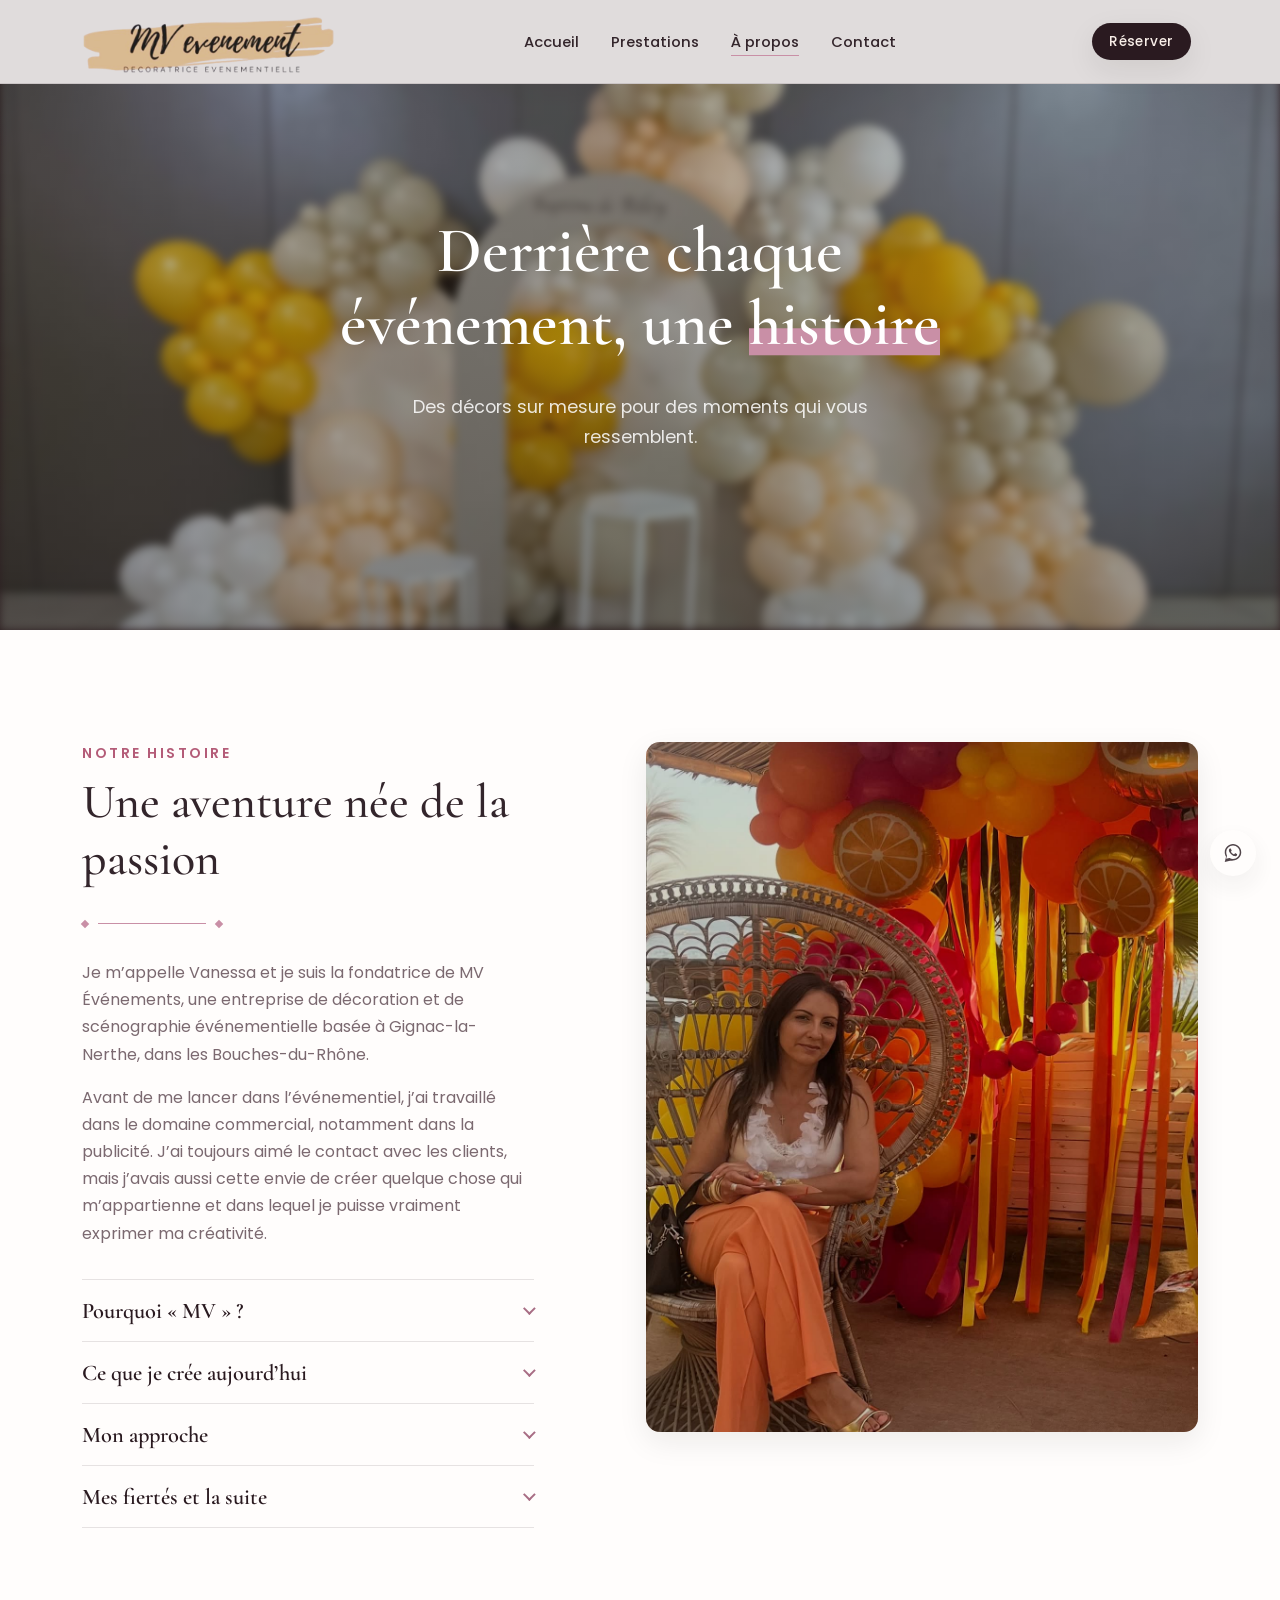
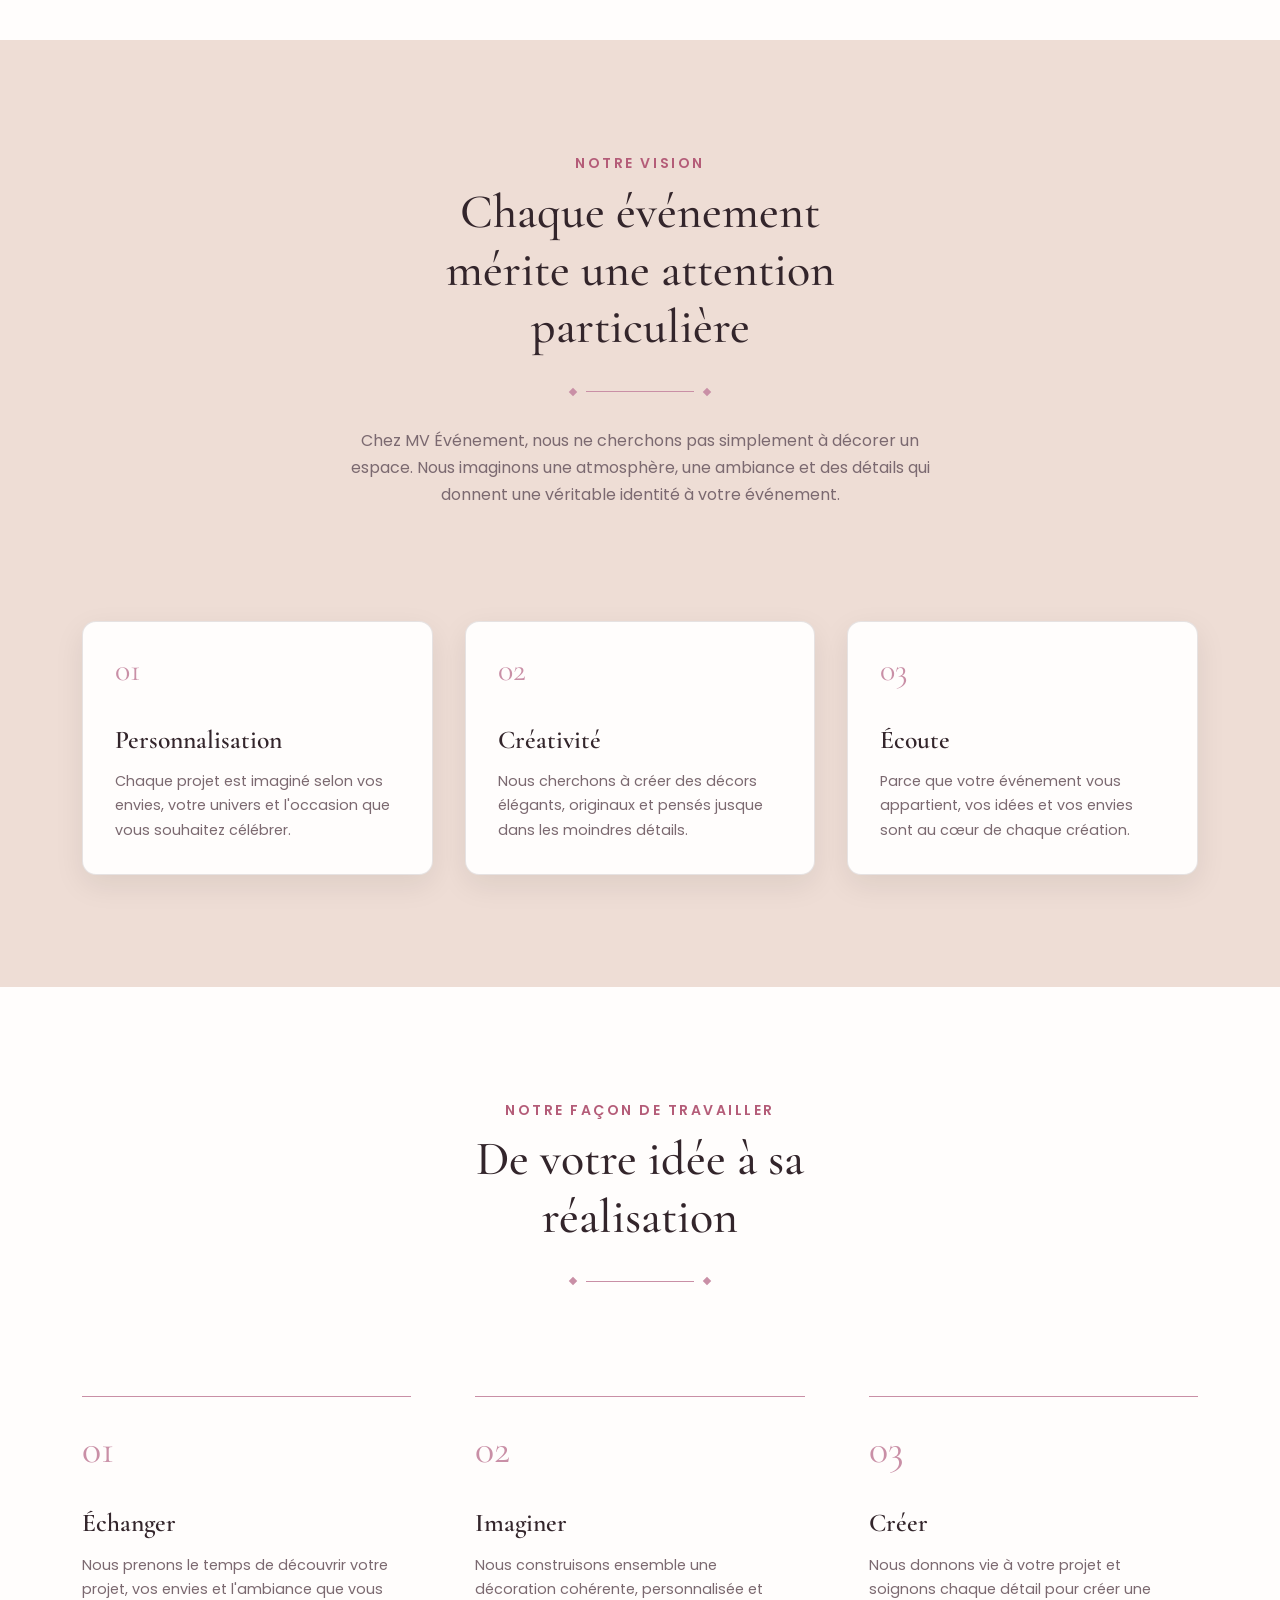
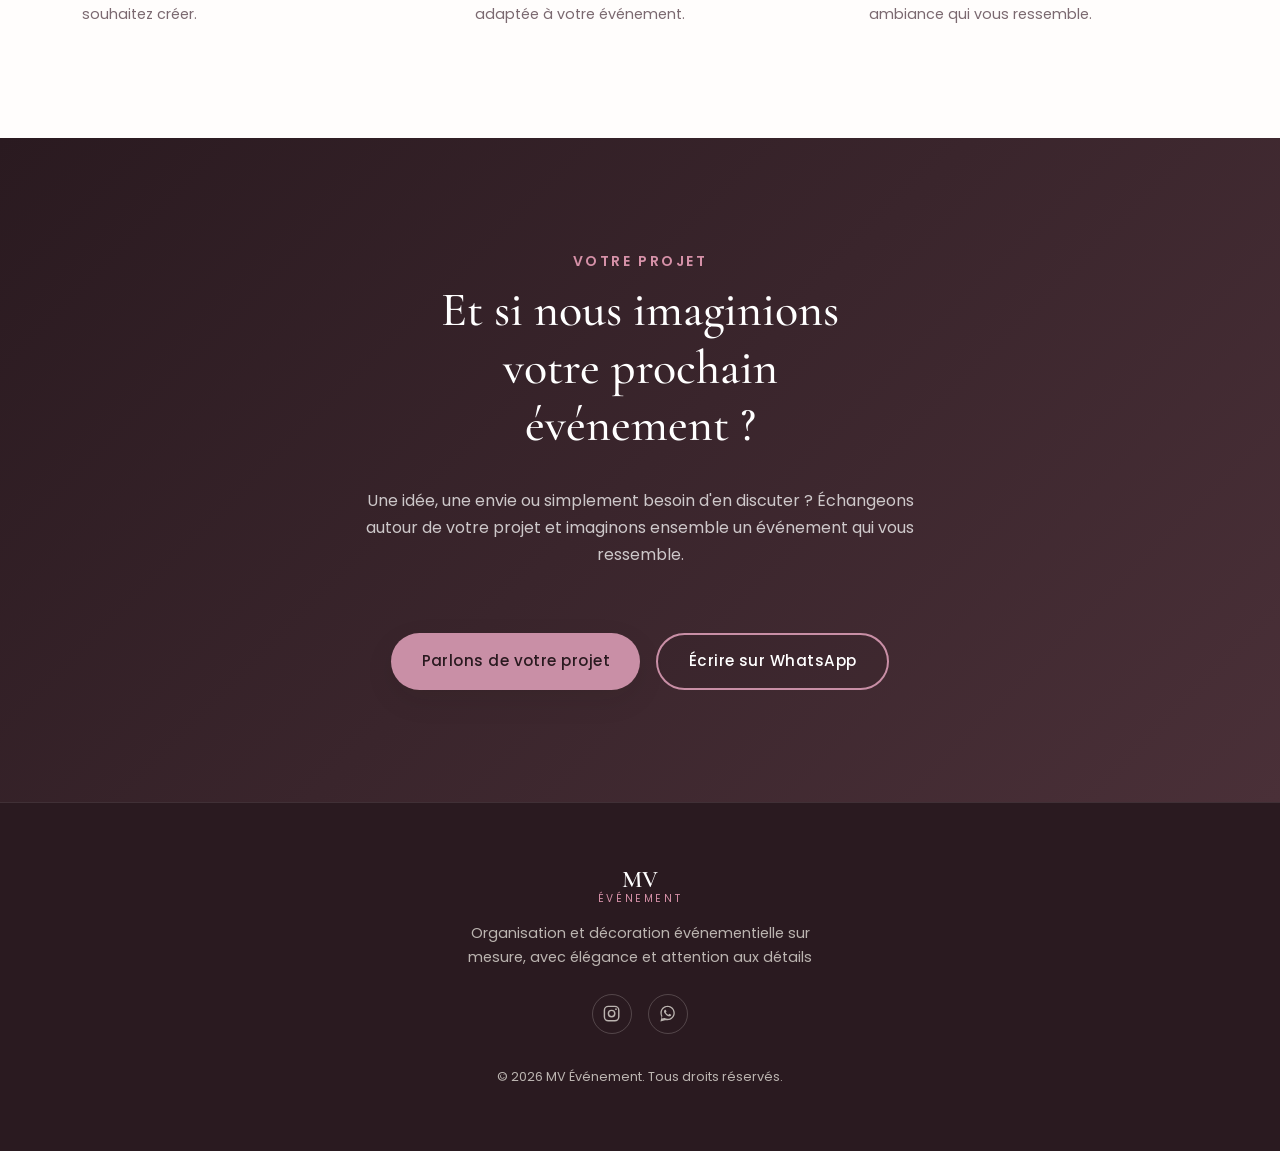
==== about.html @ 38b7d467 "template" ====
<!doctype html>
<html lang="fr">
  <head>
    <meta charset="UTF-8" />
    <meta name="viewport" content="width=device-width, initial-scale=1.0" />
    <title>À propos — MV Événement | Décoration événementielle à Gignac-la-Nerthe</title>
    <meta
      name="description"
      content="Découvrez l'histoire de MV Événement : une passion pour la décoration et les beaux moments. Vanessa imagine des décors sur mesure pour particuliers et professionnels."
    />
    <meta name="theme-color" content="#2a1a20" />

    <!-- Open Graph (ajoute og:image et og:url une fois le nom de domaine connu) -->
    <meta property="og:type" content="website" />
    <meta property="og:locale" content="fr_FR" />
    <meta property="og:site_name" content="MV Événement" />
    <meta property="og:title" content="À propos — MV Événement" />
    <meta
      property="og:description"
      content="Une aventure née de la passion de la décoration : découvrez l'histoire et la façon de travailler de MV Événement."
    />

    <link rel="preconnect" href="https://fonts.googleapis.com" />
    <link rel="preconnect" href="https://fonts.gstatic.com" crossorigin />
    <link
      href="https://fonts.googleapis.com/css2?family=Cormorant+Garamond:ital,wght@0,400;0,500;0,600;1,500&family=Poppins:wght@300;400;500;600&display=swap"
      rel="stylesheet"
    />

    <link rel="stylesheet" href="style.css" />
  </head>
  <body>
    <a href="#main-content" class="skip-link">Aller au contenu principal</a>

    <!-- ============ HEADER ============ -->
    <header class="site-header" id="site-header">
      <div class="header__inner">
        <a
          href="index.html"
          class="logo"
          aria-label="MV Événement, retour à l'accueil"
        >
          <img src="assets/images/logo.webp" alt="MV événements">
        </a>

        <nav class="main-nav" id="main-nav" aria-label="Navigation principale">
          <ul class="main-nav__list">
            <li><a href="index.html" class="main-nav__link">Accueil</a></li>
            <li>
              <a href="prestations.html" class="main-nav__link">Prestations</a>
            </li>
            <li>
              <a href="about.html" class="main-nav__link" aria-current="page">À propos</a>
            </li>
            <li>
              <a href="contact.html" class="main-nav__link">Contact</a>
            </li>
          </ul>
        </nav>

        <div class="header__actions">
          <a href="devis.html" class="btn btn--gold btn--small header__cta"
            >Réserver</a
          >

          <button
            type="button"
            class="burger"
            id="burger"
            aria-expanded="false"
            aria-controls="main-nav"
            aria-label="Ouvrir le menu"
          >
            <span class="burger__bar"></span>
            <span class="burger__bar"></span>
            <span class="burger__bar"></span>
          </button>
        </div>
      </div>
    </header>

    <main id="main-content">
      <!-- ============ HERO ============ -->
      <section class="hero hero--page">
        <img
          class="hero__image"
          src="assets/images/about-hero.webp"
          alt=""
          fetchpriority="high"
          decoding="async"
          onerror="this.style.display = 'none'"
        />
        <div class="hero__overlay" aria-hidden="true"></div>
        <div class="hero__content">
          <h1 class="hero__title">
            Derrière chaque événement, une <span class="highlight">histoire</span>
          </h1>
          <p class="hero__subtitle">
            Des décors sur mesure pour des moments qui vous ressemblent.
          </p>
        </div>
      </section>

      <!-- ============ NOTRE HISTOIRE ============ -->
      <section class="section about-story" id="notre-histoire" aria-labelledby="story-title">
        <div class="container about-story__inner">
          <div class="about-story__content">
            <p class="eyebrow">Notre histoire</p>

            <h2 class="section__title section__title--left" id="story-title">
              Une aventure née de la passion
            </h2>

            <div class="divider divider--left" aria-hidden="true">
              <span></span>
            </div>

            <p class="about-story__text">Je m’appelle Vanessa et je suis la fondatrice de MV Événements, une entreprise de décoration et de scénographie événementielle basée à Gignac-la-Nerthe, dans les Bouches-du-Rhône.</p>
            <p class="about-story__text">Avant de me lancer dans l’événementiel, j’ai travaillé dans le domaine commercial, notamment dans la publicité. J’ai toujours aimé le contact avec les clients, mais j’avais aussi cette envie de créer quelque chose qui m’appartienne et dans lequel je puisse vraiment exprimer ma créativité.</p>

            <!-- La suite de l'histoire : un bloc dépliable par thème (aucun JS nécessaire) -->
            <div class="about-more">
              <details class="about-more__item">
                <summary class="about-more__summary">Pourquoi «&nbsp;MV&nbsp;»&nbsp;?</summary>
                <div class="about-more__body">
                  <p class="about-story__text">C’est comme ça qu’est né MV Événements. D’ailleurs, le nom MV a une signification très personnelle : M pour Mia, ma fille, et V pour Vanessa. Mia fait vraiment partie de mon histoire et de ce qui me pousse à avancer dans mon aventure entrepreneuriale.</p>
                </div>
              </details>
              <details class="about-more__item">
                <summary class="about-more__summary">Ce que je crée aujourd’hui</summary>
                <div class="about-more__body">
                  <p class="about-story__text">Aujourd’hui, je réalise des décorations et scénographies pour différents types d’événements : mariages, anniversaires, baptêmes, baby showers, gender reveals, mais également des événements professionnels pour les entreprises, CSE, hôtels, restaurants, concessions automobiles, collectivités, etc. Je propose aussi de la location de matériel de décoration.</p>
                  <p class="about-story__text">Ce que j’aime particulièrement dans mon métier, c’est partir d’une idée, parfois simplement d’une photo d’inspiration ou de quelques mots du client, et réussir à transformer un lieu pour créer une véritable ambiance. J’aime énormément le moment où le client découvre la décoration terminée et voir sa réaction.</p>
                </div>
              </details>
              <details class="about-more__item">
                <summary class="about-more__summary">Mon approche</summary>
                <div class="about-more__body">
                  <p class="about-story__text">Dans ma façon de travailler, l’écoute est très importante. Je commence par échanger avec le client pour comprendre son événement, ses envies, son univers, ses couleurs, son budget et ce qu’il imagine. Ensuite, je réfléchis à une scénographie cohérente et personnalisée. Je ne veux pas simplement reproduire une décoration déjà vue : j’essaie de l’adapter à chaque personne et à chaque lieu.</p>
                  <p class="about-story__text">J’accorde beaucoup d’importance aux détails, à l’harmonie de l’ensemble et aux finitions. Mon objectif est que le client puisse profiter de son événement sans avoir à se préoccuper de toute la partie décoration et installation.</p>
                  <p class="about-story__text">Ce que j’aimerais que mes clients ressentent lorsqu’ils travaillent avec moi, c’est avant tout de la confiance. Je veux qu’ils se sentent écoutés et accompagnés, et qu’ils aient cette émotion lorsqu’ils découvrent le résultat final en se disant : « C’est exactement ce que j’imaginais. »</p>
                  <p class="about-story__text">Je pense que ce qui me caractérise aussi, c’est mon investissement personnel. Je ne considère pas un événement comme une simple prestation. Quand j’accepte un projet, je m’implique vraiment pour trouver des idées, résoudre les petits imprévus et obtenir le plus beau résultat possible.</p>
                </div>
              </details>
              <details class="about-more__item">
                <summary class="about-more__summary">Mes fiertés et la suite</summary>
                <div class="about-more__body">
                  <p class="about-story__text">Je suis particulièrement fière d’avoir réussi à développer MV Événements tout en étant maman entrepreneuse. Ma fille Mia a aujourd’hui une place importante dans cette aventure, jusque dans le nom de l’entreprise. J’aime l’idée qu’elle puisse me voir construire quelque chose par moi-même, travailler, créer et faire évoluer mon entreprise.</p>
                  <p class="about-story__text">Je suis également fière de voir mon activité évoluer. J’ai commencé principalement avec des événements privés et aujourd’hui je souhaite développer davantage la partie professionnelle, travailler avec des entreprises, des collectivités, des CSE, des hôtels, des restaurants et créer des scénographies pour leurs événements ou leurs espaces.</p>
                  <p class="about-story__text">Ce que je souhaite pour la suite de MV Événements, c’est continuer à grandir tout en gardant ce côté humain, créatif et personnalisé qui est important pour moi.</p>
                </div>
              </details>
            </div>
          </div>

          <figure class="about-story__media reveal">
            <img
              src="assets/images/approche.webp"
              alt="Décoration réalisée par MV Événement"
              loading="lazy"
              decoding="async"
              onerror="this.parentElement.classList.add('is-placeholder')"
            />
          </figure>
        </div>
      </section>

      <!-- ============ NOTRE VISION ============ -->
      <section class="section about-vision" aria-labelledby="vision-title">
        <div class="container">
          <div class="about-vision__header">
            <p class="eyebrow">Notre vision</p>

            <h2 class="section__title" id="vision-title">
              Chaque événement mérite une attention particulière
            </h2>

            <div class="divider" aria-hidden="true">
              <span></span>
            </div>

            <p class="about-vision__intro">
              Chez MV Événement, nous ne cherchons pas simplement à décorer un
              espace. Nous imaginons une atmosphère, une ambiance et des
              détails qui donnent une véritable identité à votre événement.
            </p>
          </div>

          <div class="about-values reveal">
            <article class="about-value">
              <span class="about-value__number" aria-hidden="true">01</span>
              <div>
                <h3>Personnalisation</h3>
                <p>
                  Chaque projet est imaginé selon vos envies, votre univers et
                  l'occasion que vous souhaitez célébrer.
                </p>
              </div>
            </article>

            <article class="about-value">
              <span class="about-value__number" aria-hidden="true">02</span>
              <div>
                <h3>Créativité</h3>
                <p>
                  Nous cherchons à créer des décors élégants, originaux et
                  pensés jusque dans les moindres détails.
                </p>
              </div>
            </article>

            <article class="about-value">
              <span class="about-value__number" aria-hidden="true">03</span>
              <div>
                <h3>Écoute</h3>
                <p>
                  Parce que votre événement vous appartient, vos idées et vos
                  envies sont au cœur de chaque création.
                </p>
              </div>
            </article>
          </div>
        </div>
      </section>

      <!-- ============ NOTRE FAÇON DE TRAVAILLER ============ -->
      <section class="section about-process" aria-labelledby="process-title">
        <div class="container">
          <div class="about-process__header">
            <p class="eyebrow">Notre façon de travailler</p>

            <h2 class="section__title" id="process-title">
              De votre idée à sa réalisation
            </h2>

            <div class="divider" aria-hidden="true">
              <span></span>
            </div>
          </div>

          <ol class="process reveal">
            <li class="process__item">
              <span class="process__number" aria-hidden="true">01</span>
              <div class="process__content">
                <h3>Échanger</h3>
                <p>
                  Nous prenons le temps de découvrir votre projet, vos envies
                  et l'ambiance que vous souhaitez créer.
                </p>
              </div>
            </li>

            <li class="process__item">
              <span class="process__number" aria-hidden="true">02</span>
              <div class="process__content">
                <h3>Imaginer</h3>
                <p>
                  Nous construisons ensemble une décoration cohérente,
                  personnalisée et adaptée à votre événement.
                </p>
              </div>
            </li>

            <li class="process__item">
              <span class="process__number" aria-hidden="true">03</span>
              <div class="process__content">
                <h3>Créer</h3>
                <p>
                  Nous donnons vie à votre projet et soignons chaque détail
                  pour créer une ambiance qui vous ressemble.
                </p>
              </div>
            </li>
          </ol>
        </div>
      </section>

      <!-- ============ CTA ============ -->
      <section class="section about-cta" aria-labelledby="cta-title">
        <div class="container about-cta__inner">
          <p class="eyebrow">Votre projet</p>

          <h2 class="section__title" id="cta-title">
            Et si nous imaginions votre prochain événement ?
          </h2>

          <p class="about-cta__text">
            Une idée, une envie ou simplement besoin d'en discuter ? Échangeons
            autour de votre projet et imaginons ensemble un événement qui vous
            ressemble.
          </p>

          <div class="about-cta__actions">
            <a href="index.html#contact" class="btn btn--gold">
              Parlons de votre projet
            </a>
            <a
              href="https://wa.me/33652282930"
              class="btn btn--outline"
              target="_blank"
              rel="noopener noreferrer"
            >
              Écrire sur WhatsApp
            </a>
          </div>
        </div>
      </section>
    </main>

    <!-- ============ FOOTER ============ -->
    <footer class="site-footer">
      <div class="container site-footer__inner">
        <div class="site-footer__brand">
          <span class="logo__main">MV</span>
          <span class="logo__sub">Événement</span>
        </div>
        <p class="site-footer__tagline">
          Organisation et décoration événementielle sur mesure, avec élégance et
          attention aux détails
        </p>
        <div class="site-footer__socials">
          <a
            href="https://www.instagram.com/mv_evenement/"
            target="_blank"
            rel="noopener noreferrer"
            aria-label="Instagram MV Événement"
          >
            <svg viewBox="0 0 24 24" aria-hidden="true">
              <rect x="3" y="3" width="18" height="18" rx="5" fill="none" stroke="currentColor" stroke-width="1.8" />
              <circle cx="12" cy="12" r="4" fill="none" stroke="currentColor" stroke-width="1.8" />
              <circle cx="17.5" cy="6.5" r="1.1" />
            </svg>
          </a>
          <!-- ⚠️ À VÉRIFIER : numéro WhatsApp à confirmer avec le client -->
          <a
            href="https://wa.me/33652282930"
            target="_blank"
            rel="noopener noreferrer"
            aria-label="WhatsApp MV Événement"
          >
            <svg viewBox="0 0 32 32" aria-hidden="true">
              <path
                d="M16.001 3C9.373 3 4 8.373 4 15c0 2.386.696 4.607 1.897 6.475L4 29l7.72-1.86A11.94 11.94 0 0 0 16 27c6.628 0 12-5.373 12-12S22.629 3 16.001 3zm0 21.8a9.76 9.76 0 0 1-4.98-1.363l-.357-.213-4.583 1.104 1.223-4.47-.232-.367A9.76 9.76 0 0 1 6.2 15c0-5.404 4.397-9.8 9.801-9.8 5.403 0 9.8 4.396 9.8 9.8 0 5.404-4.397 9.8-9.8 9.8zm5.377-7.34c-.294-.147-1.74-.859-2.01-.957-.27-.098-.466-.147-.663.147-.196.294-.76.957-.933 1.153-.172.196-.343.22-.637.073-.294-.147-1.24-.457-2.362-1.457-.873-.779-1.463-1.74-1.635-2.034-.172-.294-.018-.453.129-.6.132-.132.294-.343.441-.514.147-.172.196-.294.294-.49.098-.196.049-.367-.024-.514-.073-.147-.663-1.597-.909-2.187-.239-.574-.482-.497-.663-.506l-.564-.01c-.196 0-.514.073-.784.367-.27.294-1.03 1.006-1.03 2.455 0 1.448 1.055 2.848 1.202 3.044.147.196 2.076 3.17 5.032 4.444.703.303 1.251.484 1.679.62.705.224 1.347.192 1.854.117.566-.084 1.74-.712 1.985-1.4.245-.69.245-1.28.172-1.4-.073-.122-.269-.196-.563-.343z"
              />
            </svg>
          </a>
        </div>
        <p class="site-footer__copy">
          © <span id="current-year">2026</span> MV Événement. Tous droits
          réservés.
        </p>
      </div>
    </footer>

    <!-- ============ BOUTON WHATSAPP FLOTTANT ============ -->
    <a
      href="https://wa.me/33652282930"
      target="_blank"
      rel="noopener noreferrer"
      class="whatsapp-float"
      aria-label="Contacter MV Événement sur WhatsApp"
    >
      <svg viewBox="0 0 32 32" aria-hidden="true">
        <path
          d="M16.001 3C9.373 3 4 8.373 4 15c0 2.386.696 4.607 1.897 6.475L4 29l7.72-1.86A11.94 11.94 0 0 0 16 27c6.628 0 12-5.373 12-12S22.629 3 16.001 3zm0 21.8a9.76 9.76 0 0 1-4.98-1.363l-.357-.213-4.583 1.104 1.223-4.47-.232-.367A9.76 9.76 0 0 1 6.2 15c0-5.404 4.397-9.8 9.801-9.8 5.403 0 9.8 4.396 9.8 9.8 0 5.404-4.397 9.8-9.8 9.8zm5.377-7.34c-.294-.147-1.74-.859-2.01-.957-.27-.098-.466-.147-.663.147-.196.294-.76.957-.933 1.153-.172.196-.343.22-.637.073-.294-.147-1.24-.457-2.362-1.457-.873-.779-1.463-1.74-1.635-2.034-.172-.294-.018-.453.129-.6.132-.132.294-.343.441-.514.147-.172.196-.294.294-.49.098-.196.049-.367-.024-.514-.073-.147-.663-1.597-.909-2.187-.239-.574-.482-.497-.663-.506l-.564-.01c-.196 0-.514.073-.784.367-.27.294-1.03 1.006-1.03 2.455 0 1.448 1.055 2.848 1.202 3.044.147.196 2.076 3.17 5.032 4.444.703.303 1.251.484 1.679.62.705.224 1.347.192 1.854.117.566-.084 1.74-.712 1.985-1.4.245-.69.245-1.28.172-1.4-.073-.122-.269-.196-.563-.343z"
        />
      </svg>
    </a>

    <script src="script.js"></script>
  </body>
</html>
---- style.css ----
/* ==========================================================================
   AIGLE BLANC DÉCORATION
   Feuille de style principale
   Toutes les couleurs, polices et espacements passent par les variables
   ci-dessous : modifie uniquement ces valeurs pour changer le style global.
   ========================================================================== */

:root {
  /* Couleurs — thème clair, accent doré */
  --color-ink: #2a1a20;
  --color-ink-light: #4a3038;
  --color-cream: #f8eee8;
  --color-cream-dark: #eeddd5;
  --color-surface: #fffdfc;
  --color-text: #33252b;
  --color-text-muted: #7b6970;
  --color-gold: #c98fa6;
  --color-gold-dark: #a86d84;
  --color-gold-light: #d691a8;
  --color-burgundy: #b45c78;
  --color-white: #ffffff;
  --color-border: rgba(51, 37, 43, 0.12);

  /* Typographie */
  --font-display: "Cormorant Garamond", Georgia, serif;
  --font-body: "Poppins", "Segoe UI", sans-serif;

  --fs-h1: clamp(2.4rem, 5vw + 1rem, 4.6rem);
  --fs-h2: clamp(1.9rem, 3vw + 1rem, 3rem);
  --fs-h3: clamp(1.3rem, 1.5vw + 1rem, 1.6rem);
  --fs-body: 1rem;
  --fs-small: 0.875rem;

  /* Espacements */
  --space-xs: 0.5rem;
  --space-sm: 1rem;
  --space-md: 2rem;
  --space-lg: 4rem;
  --space-xl: 7rem;

  --container-width: 1180px;
  --radius-sm: 6px;
  --radius-md: 14px;
  --radius-full: 999px;

  --transition-fast: 0.2s ease;
  --transition-mid: 0.4s ease;
  --shadow-soft: 0 10px 30px rgba(28, 23, 18, 0.08);
  --shadow-strong: 0 20px 50px rgba(28, 23, 18, 0.18);

  --header-height: 84px;
}

/* ==========================================================================
   RESET & BASE
   ========================================================================== */

*,
*::before,
*::after {
  box-sizing: border-box;
  margin: 0;
  padding: 0;
}

html {
  scroll-behavior: smooth;
  scroll-padding-top: var(--header-height);
}

@media (prefers-reduced-motion: reduce) {
  html {
    scroll-behavior: auto;
  }
  *,
  *::before,
  *::after {
    animation-duration: 0.01ms !important;
    animation-iteration-count: 1 !important;
    transition-duration: 0.01ms !important;
    scroll-behavior: auto !important;
  }
}

body {
  font-family: var(--font-body);
  font-size: var(--fs-body);
  line-height: 1.7;
  color: var(--color-text);
  background: var(--color-cream);
  overflow-x: hidden;
}

img {
  max-width: 100%;
  display: block;
}

a {
  color: inherit;
  text-decoration: none;
}

ul {
  list-style: none;
}

button {
  font-family: inherit;
  cursor: pointer;
  border: none;
  background: none;
  color: inherit;
}

svg {
  width: 1.2em;
  height: 1.2em;
  fill: currentColor;
}

/* Focus visible clair et cohérent partout */
a:focus-visible,
button:focus-visible,
input:focus-visible {
  outline: 2px solid var(--color-gold-dark);
  outline-offset: 3px;
  border-radius: var(--radius-sm);
}

.container {
  width: 100%;
  max-width: var(--container-width);
  margin-inline: auto;
  padding-inline: var(--space-md);
}

/* Lien d'évitement accessibilité */
.skip-link {
  position: absolute;
  top: -100px;
  inset-inline-start: var(--space-sm);
  background: var(--color-ink);
  color: var(--color-white);
  padding: 0.75rem 1.25rem;
  border-radius: var(--radius-sm);
  z-index: 1000;
  transition: top var(--transition-fast);
}

.skip-link:focus {
  top: var(--space-sm);
}

/* ==========================================================================
   TYPOGRAPHIE PARTAGÉE
   ========================================================================== */

   .highlight {
    color: var(--color-ink-light);
    position: relative;
    z-index: 0;
   }

   .highlight::after {
    content: "";
    width: 100%;
    height: 30%;
    bottom: 0;
    left: 0;
    translate: 0 -25%;
    position: absolute;
    background: var(--color-gold);
    z-index: -1;
    transform: scaleX(0);
    transform-origin: left;
    animation: highlight-show forwards 1s ease-out .8s;
   }

   @keyframes highlight-show {
    from {
      transform: scaleX(0%);
    }
    to {
      transform: scaleX(100%);
    }
   }

.eyebrow {
  font-family: var(--font-body);
  font-size: var(--fs-small);
  letter-spacing: 0.18em;
  text-transform: uppercase;
  color: var(--color-gold-light);
  font-weight: 600;
  margin-bottom: var(--space-xs);
}

.eyebrow--on-dark {
  color: var(--color-gold-light);
}

.section__title {
  font-family: var(--font-display);
  font-weight: 500;
  font-size: var(--fs-h2);
  line-height: 1.2;
  max-width: 20ch;
  margin-inline: auto;
  text-align: center;
}

.section__title--left {
  margin-inline: 0;
  text-align: start;
}

.section__title--on-dark {
  color: var(--color-white);
}

.divider {
  display: flex;
  justify-content: center;
  align-items: center;
  margin: var(--space-md) auto;
  width: 140px;
}

.divider span {
  flex: 1;
  height: 1px;
  background: var(--color-gold);
  position: relative;
}

.divider::before,
.divider::after {
  content: "";
  width: 6px;
  height: 6px;
  background: var(--color-gold);
  transform: rotate(45deg);
}

.divider::before {
  margin-inline-end: 10px;
}
.divider::after {
  margin-inline-start: 10px;
}

/* ==========================================================================
   BOUTONS
   ========================================================================== */

.btn {
  display: inline-flex;
  align-items: center;
  gap: 0.6em;
  font-family: var(--font-body);
  font-weight: 500;
  font-size: 0.95rem;
  letter-spacing: 0.03em;
  padding: 0.9em 2em;
  margin: 0 0.5em;
  border-radius: var(--radius-full);
  transition:
    background var(--transition-fast),
    color var(--transition-fast),
    transform var(--transition-fast),
    border-color var(--transition-fast);
}

.btn:hover {
  transform: translateY(-2px);
}

.btn--gold {
  background: var(--color-ink);
  color: var(--color-cream);
  box-shadow: var(--shadow-soft);
}

.btn--gold:hover {
  background: var(--color-gold-dark);
}

.btn--outline {
  border: 2px solid var(--color-gold);
  color: var(--color-cream);
  background: hsla(0, 0%, 0%, 0.05);
}

.btn--outline:hover {
  background: var(--color-gold);
  color: var(--color-ink);
}

.btn--small {
  padding: 0.5em 1.3em;
  font-size: 0.85rem;
}

/* ==========================================================================
   HEADER
   ========================================================================== */

.site-header {
  position: fixed;
  inset-inline: 0;
  top: 0;
  height: var(--header-height);
  z-index: 500;
  background: rgb(224, 220, 220);
  backdrop-filter: blur(10px);
  border-bottom: 1px solid var(--color-border);
}

.header__inner {
  max-width: var(--container-width);
  margin-inline: auto;
  height: 100%;
  padding-inline: var(--space-md);
  display: flex;
  align-items: center;
  justify-content: space-between;
  gap: var(--space-md);
}

.logo {
  display: flex;
  flex-direction: column;
  line-height: 1.1;
}

.logo img {
  height: calc(var(--header-height) - 20px);
  filter: saturate(140%) brightness(85%);
}

.logo:not(:has(img)) {
  color: var(--color-ink-light);
  font-weight: 800;
  position: relative;
}

.logo:not(:has(img))::after {
  content: "";
  width: 85%;
  bottom: -6px;
  height: 3px;
  right: 0;
  position: absolute;
  background: var(--color-gold);
  transition: width var(--transition-fast);
}

.logo:not(:has(img)):hover::after {
  width: 110%;
}

.logo__main {
  font-family: var(--font-display);
  font-size: 1.5rem;
  font-weight: 600;
  color: var(--color-text);
}

.logo__sub {
  font-size: 0.65rem;
  letter-spacing: 0.25em;
  text-transform: uppercase;
  color: var(--color-gold-dark);
}

.main-nav__list {
  display: flex;
  gap: var(--space-md);
}

  .main-nav__cta-item {
    display: none;
  }

.main-nav__link {
  font-size: 0.92rem;
  font-weight: 500;
  position: relative;
  padding-block: 0.3em;
}

.main-nav__link::after {
  content: "";
  position: absolute;
  inset-inline: 0;
  bottom: 0;
  height: 1.5px;
  background: var(--color-gold);
  transform: scaleX(0);
  transition: transform var(--transition-fast);
}

.main-nav__link:hover::after,
.main-nav__link:focus-visible::after {
  transform: scaleX(1);
}

.header__actions {
  display: flex;
  align-items: center;
  gap: var(--space-sm);
}

.header__cta {
  white-space: nowrap;
}

.burger {
  display: none;
  flex-direction: column;
  gap: 5px;
  width: 26px;
  padding: 4px;
}

.burger__bar {
  height: 2px;
  width: 100%;
  background: var(--color-text);
  transition:
    transform var(--transition-fast),
    opacity var(--transition-fast);
}

.burger[aria-expanded="true"] .burger__bar:nth-child(1) {
  transform: translateY(7px) rotate(45deg);
}
.burger[aria-expanded="true"] .burger__bar:nth-child(2) {
  opacity: 0;
}
.burger[aria-expanded="true"] .burger__bar:nth-child(3) {
  transform: translateY(-7px) rotate(-45deg);
}

/* ==========================================================================
   HERO
   ========================================================================== */

.hero {
  position: relative;
  min-height: 100vh;
  display: flex;
  align-items: center;
  justify-content: center;
  padding-top: var(--header-height);
  background: linear-gradient(
    160deg,
    var(--color-ink) 0%,
    var(--color-ink-light) 100%
  );
  overflow: hidden;
}

.hero__image {
  position: absolute;
  inset: 0;
  width: 100%;
  height: 100%;
  object-fit: cover;
  object-position: center 25%;
  filter: blur(4px);
}

.hero__overlay {
  position: absolute;
  inset: 0;
  background: linear-gradient(
    180deg,
    rgba(28, 23, 18, 0.25) 0%,
    rgba(28, 23, 18, 0.45) 100%
  );
}

.hero__content {
  position: relative;
  z-index: 2;
  text-align: center;
  max-width: 780px;
  padding-inline: var(--space-md);
  color: var(--color-white);
}

.hero__title {
  font-family: "Playfair Display", sans-serif;
  font-size: clamp(2.2rem, 5.5vw, 4rem);
  font-weight: 700;
  line-height: 1.15;
  margin-block: var(--space-sm) var(--space-md);
  text-wrap: balance;
}

/* Mot animé façon "machine à écrire" dans le hero */
.hero__typewriter {
  display: inline-block;
  min-width: 0.5ch;
  color: var(--color-gold-light);
  font-style: normal;
  border-inline-end: 3px solid var(--color-gold-light);
  padding-inline-end: 4px;
  animation: hero-caret-blink 0.9s step-end infinite;
}

@keyframes hero-caret-blink {
  50% {
    border-color: transparent;
  }
}

.hero__btn {
  margin-top: var(--space-sm);
}

/* ==========================================================================
   SECTIONS GÉNÉRIQUES
   ========================================================================== */

.section {
  padding-block: var(--space-xl);
}

.collections {
  background: var(--color-cream);
  overflow: hidden;
}

/* ==========================================================================
   COLLECTIONS — CARROUSEL
   ========================================================================== */

.carousel {
  position: relative;
  margin-top: var(--space-lg);
}

/* Flèches de navigation — masquées sur mobile (on garde le swipe tactile) */
.carousel__arrow {
  display: none;
  position: absolute;
  top: 50%;
  transform: translateY(-50%);
  z-index: 10;
  width: 48px;
  height: 48px;
  border-radius: var(--radius-full);
  border: 1.5px solid var(--color-border);
  background: rgba(23, 19, 15, 0.9);
  backdrop-filter: blur(8px);
  -webkit-backdrop-filter: blur(8px);
  cursor: pointer;
  align-items: center;
  justify-content: center;
  box-shadow: var(--shadow-soft);
  transition:
    background var(--transition-mid),
    border-color var(--transition-mid),
    box-shadow var(--transition-mid),
    transform var(--transition-mid);
}

.carousel__arrow svg {
  width: 20px;
  height: 20px;
  stroke: var(--color-gold-light);
  transition: stroke var(--transition-mid);
  fill: transparent;
}

.carousel__arrow:hover {
  background: var(--color-gold);
  border-color: var(--color-gold);
  box-shadow: var(--shadow-strong);
  transform: translateY(-50%) scale(1.08);
}

.carousel__arrow:hover svg {
  stroke: var(--color-ink);
}

.carousel__arrow:active {
  transform: translateY(-50%) scale(0.96);
}

.carousel__arrow--left {
  left: 4px;
}
.carousel__arrow--right {
  right: 4px;
}

.carousel__arrow.disabled {
  opacity: 0.3;
  pointer-events: none;
}

@media (min-width: 900px) {
  .carousel__arrow {
    display: flex;
  }
}

.carousel__track {
  display: flex;
  gap: var(--space-md);
  overflow-x: auto;
  scroll-snap-type: x mandatory;
  -webkit-overflow-scrolling: touch;
  padding: var(--space-sm) var(--space-xs) 0;
  margin-bottom: var(--space-md);
  scrollbar-width: none;
}

.carousel__track::-webkit-scrollbar {
  display: none;
}

/* Carte individuelle */
.card {
  flex: 0 0 280px;
  scroll-snap-align: start;
  background: var(--color-surface);
  border: 1px solid var(--color-border);
  border-radius: var(--radius-md);
  overflow: hidden;
  transition:
    transform var(--transition-mid),
    box-shadow var(--transition-mid);
  display: flex;
  flex-direction: column;
}

.card:hover {
  transform: translateY(-6px);
  box-shadow: var(--shadow-strong);
}

.card__image {
  width: 100%;
  height: 200px;
  overflow: hidden;
  position: relative;
  background: linear-gradient(
    135deg,
    var(--color-gold-light),
    var(--color-cream-dark)
  );
}

.card__image img {
  width: 100%;
  height: 100%;
  object-fit: cover;
  transition: transform 0.6s ease;
}

.card:hover .card__image img {
  transform: scale(1.06);
}

.card__image.is-placeholder::after {
  content: "✦";
  position: absolute;
  inset: 0;
  display: flex;
  align-items: center;
  justify-content: center;
  font-size: 2rem;
  color: var(--color-gold-light);
}

.card__body {
  padding: var(--space-md);
  display: flex;
  flex-direction: column;
  flex: 1;
}

.card__title {
  font-family: var(--font-display);
  font-size: 1.2rem;
  color: var(--color-gold-light);
  font-weight: 900;
  margin-bottom: 0.5rem;
}

.card__text {
  font-size: 0.88rem;
  color: var(--color-text-muted);
  line-height: 1.6;
  margin-bottom: var(--space-md);
  flex: 1;
}

.card__link {
  display: inline-flex;
  align-items: center;
  gap: 0.4rem;
  font-size: 0.85rem;
  font-weight: 600;
  color: var(--color-gold);
  width: fit-content;
  transition:
    gap var(--transition-mid),
    color var(--transition-mid);
}

.card__link:hover {
  gap: 0.7rem;
  color: var(--color-gold-light);
}

.card__link svg {
  width: 16px;
  height: 16px;
  transition: transform var(--transition-mid);
}

.card__link:hover svg {
  transform: translateX(3px);
}

/* ==========================================================================
   INSTAGRAM / VIDÉOS
   ========================================================================== */

.instagram {
  background: var(--color-cream-dark);
}

.instagram__grid {
  display: grid;
  grid-template-columns: repeat(4, 1fr);
  gap: var(--space-sm);
  margin-top: var(--space-lg);
}

.ig-card {
  display: flex;
  flex-direction: column;
  gap: 0.6em;
}

.ig-card__media {
  position: relative;
  aspect-ratio: 9 / 16;
  border-radius: var(--radius-md);
  overflow: hidden;
  background: linear-gradient(145deg, var(--color-ink), var(--color-ink-light));
  box-shadow: var(--shadow-soft);
}

.ig-card__video {
  width: 100%;
  height: 100%;
  object-fit: cover;
}

.ig-card__play {
  position: absolute;
  inset: 0;
  margin: auto;
  width: 56px;
  height: 56px;
  border-radius: 50%;
  background: rgba(250, 246, 238, 0.9);
  color: var(--color-ink);
  display: flex;
  align-items: center;
  justify-content: center;
  transition:
    transform var(--transition-fast),
    background var(--transition-fast);
}

.ig-card__play svg {
  width: 22px;
  height: 22px;
  margin-inline-start: 3px;
}

.ig-card__play:hover {
  transform: scale(1.08);
  background: var(--color-gold);
}

.ig-card__media.is-playing .ig-card__play {
  opacity: 0;
  pointer-events: none;
}

.ig-card__reel-link {
  display: inline-flex;
  align-items: center;
  justify-content: center;
  gap: 0.3em;
  font-size: 0.8rem;
  font-weight: 500;
  color: var(--color-gold-light);
  transition:
    color var(--transition-fast),
    gap var(--transition-fast);
}

.ig-card__reel-link:hover {
  gap: 0.5em;
  color: var(--color-gold);
}

.ig-card__reel-link svg {
  width: 14px;
  height: 14px;
}

.instagram__btn {
  display: flex;
  width: fit-content;
  margin: var(--space-lg) auto 0;
}

/* ==========================================================================
   NOTRE APPROCHE
   ========================================================================== */

.approach__inner {
  display: grid;
  grid-template-columns: 1fr 1fr;
  gap: var(--space-xl);
  align-items: center;
}

.approach__media {
  aspect-ratio: 4 / 5;
  border-radius: var(--radius-md);
  overflow: hidden;
  background: linear-gradient(
    135deg,
    var(--color-gold-light),
    var(--color-cream-dark)
  );
  box-shadow: var(--shadow-soft);
  position: relative;
}

.approach__media img {
  width: 100%;
  height: 100%;
  object-fit: cover;
}

.approach__media.is-placeholder::after {
  content: "✦";
  position: absolute;
  inset: 0;
  display: flex;
  align-items: center;
  justify-content: center;
  font-size: 3rem;
  color: var(--color-gold-light);
}

.approach__text {
  margin-block: var(--space-sm) var(--space-md);
  color: var(--color-text-muted);
  max-width: 55ch;
}

.approach__signature {
  font-family: var(--font-display);
  font-style: italic;
  font-size: 1.2rem;
  color: var(--color-gold-light);
}

/* ==========================================================================
   AVIS CLIENTS — style Trustindex
   ========================================================================== */

.reviews {
  background: var(--color-cream-dark);
}

.reviews__summary {
  display: flex;
  align-items: center;
  justify-content: center;
  gap: var(--space-sm);
  margin-top: var(--space-lg);
}

.reviews__score {
  font-family: var(--font-display);
  font-size: 3rem;
  font-weight: 700;
  line-height: 1;
  color: var(--color-gold-light);
}

.reviews__summary-details {
  text-align: start;
}

.reviews__summary-stars {
  color: var(--color-gold);
  letter-spacing: 0.15em;
  font-size: 1.1rem;
}

.reviews__summary-text {
  font-size: 0.85rem;
  color: var(--color-text-muted);
  margin-top: 0.2em;
}

.reviews__grid {
  display: flex;
  overflow-x: auto;
  scroll-snap-type: x mandatory;
  scrollbar-width: none;
  -ms-overflow-style: none;
  gap: var(--space-md);
  margin-top: var(--space-lg);
  padding-bottom: var(--space-md);
}

.reviews__grid::-webkit-scrollbar {
  display: none;
}

.review-card {
  flex: 0 1 85%;
  max-width: 600px;
  min-width: 280px;
  background: var(--color-surface);
  border: 1px solid var(--color-border);
  border-radius: var(--radius-md);
  padding: var(--space-md);
  box-shadow: var(--shadow-soft);
}

.review-card__top {
  display: flex;
  flex-direction: row;
  align-items: start;
  justify-content: space-between;
}

.review-card__header {
  display: flex;
  align-items: start;
  justify-content: left;
  gap: var(--space-xs);
  margin-bottom: var(--space-sm);
  flex-direction: column;
}

.review-card__avatar {
  flex-shrink: 0;
  width: 48px;
  height: 48px;
  border-radius: 50%;
  display: flex;
  align-items: center;
  justify-content: center;
  background: linear-gradient(
    135deg,
    var(--color-gold),
    var(--color-gold-dark)
  );
  color: var(--color-ink);
  font-family: var(--font-display);
  font-weight: 700;
  font-size: 1.1rem;
}

.review-card__identity {
  display: flex;
  flex-direction: row;
  gap: var(--space-sm);
}

.review-card__author {
  font-size: 1.05rem;
  font-weight: 600;
  color: var(--color-gold-light);
  margin-bottom: 0.15em;
}

.review-card__stars {
  color: var(--color-gold);
  letter-spacing: 0.15em;
  font-size: 1.4rem;
}

.review-card__text {
  font-family: var(--font-display);
  font-size: 1.3rem;
  font-style: italic;
  line-height: 1.5;
  text-align: auto;
}

.review-card__date {
  text-align: left;
  font-size: 0.85rem;
  color: var(--color-text-muted);
}

.reviews__google-icon svg {
  width: 1.8rem;
  height: 1.8rem;
}

.reviews__arrow {
  width: 42px;
  height: 42px;
  border-radius: 50%;
  border: 1px solid var(--color-border);
  display: flex;
  align-items: center;
  justify-content: center;
  transition: background var(--transition-fast);
}

.reviews__arrow:hover {
  background: var(--color-gold-light);
}

.reviews__dots {
  display: flex;
  gap: 0.5em;
}

.reviews__dot {
  width: 8px;
  height: 8px;
  border-radius: 50%;
  background: var(--color-border);
  transition:
    background var(--transition-fast),
    transform var(--transition-fast);
}

.reviews__dot.is-active {
  background: var(--color-gold);
  transform: scale(1.3);
}

/* ========================================================================== TRUST SECTION ========================================================================== */
.section.trust {
  display: flex;
  flex-direction: column;
  align-items: center;
  overflow: hidden;
} /* ---------- Carousel ---------- */
.logos {
  position: relative;
  width: 100%;
  overflow-x: auto;
  overflow-y: hidden;
  margin-top: var(--space-lg); /* Permet le scroll tactile sur mobile */
  touch-action: pan-x; /* Cache la scrollbar */
  scrollbar-width: none; /* Fondu sur les côtés */
  mask-image: linear-gradient(
    to right,
    transparent 0%,
    black 8%,
    black 92%,
    transparent 100%
  );
  -webkit-mask-image: linear-gradient(
    to right,
    transparent 0%,
    black 8%,
    black 92%,
    transparent 100%
  );
}
.logos::-webkit-scrollbar {
  display: none;
} /* ---------- Track ---------- */
.logos__track {
  display: flex;
  width: max-content;
  animation: logo-scroll 36s linear infinite;
  will-change: transform;
} /* Pause quand on passe dessus */
.logos:hover .logos__track {
  animation-play-state: paused;
} /* ---------- Groups ---------- */
.logos__group {
  display: flex;
  align-items: center;
  gap: clamp(3rem, 6vw, 7rem);
  padding-right: clamp(3rem, 6vw, 7rem);
  flex-shrink: 0;
} /* ---------- Logos ---------- */
.trust__image {
  width: 130px;
  height: 80px;
  object-fit: contain;
  filter: grayscale(100%);
  opacity: 0.55;
  transition:
    filter var(--transition-fast),
    opacity var(--transition-fast),
    transform var(--transition-fast);
  flex-shrink: 0;
}
.trust__image:hover {
  filter: grayscale(0%);
  opacity: 1;
  transform: scale(1.08);
} /* ---------- Animation ---------- */
@keyframes logo-scroll {
  from {
    transform: translateX(0);
  }
  to {
    transform: translateX(-50%);
  }
} /* ---------- Mobile ---------- */
@media (max-width: 768px) {
  .logos {
    /* * Sur mobile, on laisse l'utilisateur contrôler * le défilement avec son doigt. */
    overflow-x: auto; /* * On désactive l'animation automatique. * Le carousel devient un vrai scroll tactile. */
    mask-image: linear-gradient(
      to right,
      transparent 0%,
      black 5%,
      black 95%,
      transparent 100%
    );
    -webkit-mask-image: linear-gradient(
      to right,
      transparent 0%,
      black 5%,
      black 95%,
      transparent 100%
    );
  }
  .logos__track {
    animation: none;
  }
  .logos__group {
    gap: 3rem;
    padding-right: 3rem;
  }
  .trust__image {
    width: 105px;
    height: 65px;
  }
} /* ---------- Reduced motion ---------- */
@media (prefers-reduced-motion: reduce) {
  .logos__track {
    animation: none;
  }
}

/* ==========================================================================
   GALERIE
   ========================================================================== */

.gallery__slider {
  position: relative;
  margin-top: var(--space-lg);
  overflow: hidden;
  border-radius: var(--radius-md);
}

.gallery__track {
  display: flex;
  transition: transform var(--transition-mid);
}

.gallery__slide {
  flex: 0 0 100%;
  aspect-ratio: 16 / 9;
  background: transparent;
  position: relative;
}

.gallery__slide img {
  width: 100%;
  height: 100%;
  object-fit: cover;
  background: #96703f42;
}

.gallery__slide.is-placeholder::after {
  content: "Failed to load ressource";
  position: absolute;
  inset: 0;
  display: flex;
  align-items: center;
  justify-content: center;
  font-size: 3rem;
  color: var(--color-gold-light);
}

.gallery__arrow {
  position: absolute;
  top: 50%;
  transform: translateY(-50%);
  width: 46px;
  height: 46px;
  border-radius: 50%;
  background: var(--color-cream);
  display: flex;
  align-items: center;
  justify-content: center;
  box-shadow: var(--shadow-soft);
  transition: background var(--transition-fast);
}

.gallery__arrow svg {
  fill: var(--color-ink);
}

.gallery__arrow:hover {
  background: var(--color-gold);
}

.gallery__arrow--prev {
  inset-inline-start: var(--space-sm);
}
.gallery__arrow--next {
  inset-inline-end: var(--space-sm);
}

.gallery__cta {
  display: flex;
  justify-content: center;
  margin-top: var(--space-lg);
}

/* ==========================================================================
   CONTACT
   ========================================================================== */

.contact {
  background: var(--color-ink);
  text-align: center;
}

.contact__inner {
  display: flex;
  flex-direction: column;
  align-items: center;
  max-width: 640px;
}

.contact__text {
  color: rgba(250, 246, 238, 0.75);
  margin-block: var(--space-sm) var(--space-md);
}

.contact__btn-icon {
  width: 1.3em;
  height: 1.3em;
}

.contact__infos {
  margin-top: var(--space-lg);
  display: flex;
  gap: var(--space-lg);
  flex-wrap: wrap;
  justify-content: center;
  color: rgba(250, 246, 238, 0.75);
  font-size: 0.9rem;
}

.contact__infos li {
  display: flex;
  align-items: center;
  gap: 0.6em;
}

.contact__infos svg {
  color: var(--color-gold);
  flex-shrink: 0;
}

/* ==========================================================================
   FOOTER
   ========================================================================== */

.site-footer {
  background: var(--color-ink);
  border-top: 1px solid rgba(250, 246, 238, 0.1);
  padding-block: var(--space-lg);
  color: rgba(250, 246, 238, 0.7);
  text-align: center;
}

.site-footer__inner {
  display: flex;
  flex-direction: column;
  align-items: center;
  gap: var(--space-sm);
}

.site-footer__brand .logo__main {
  color: var(--color-white);
}

.site-footer__tagline {
  font-size: 0.9rem;
  max-width: 40ch;
}

.site-footer__socials {
  display: flex;
  gap: var(--space-sm);
  margin-top: var(--space-xs);
}

.site-footer__socials a {
  width: 40px;
  height: 40px;
  border-radius: 50%;
  border: 1px solid rgba(250, 246, 238, 0.2);
  display: flex;
  align-items: center;
  justify-content: center;
  transition:
    background var(--transition-fast),
    border-color var(--transition-fast);
}

.site-footer__socials a:hover {
  background: var(--color-gold);
  border-color: var(--color-gold);
  color: var(--color-ink);
}

.site-footer__copy {
  font-size: 0.8rem;
  margin-top: var(--space-sm);
}

/* ==========================================================================
   BOUTON WHATSAPP FLOTTANT
   ========================================================================== */

.whatsapp-float {
  position: fixed;
  bottom: 1.5rem;
  inset-inline-end: 1.5rem;
  width: 46px;
  height: 46px;
  border-radius: 50%;
  background: var(--color-surface);
  color: var(--color-text);
  display: flex;
  align-items: center;
  justify-content: center;
  box-shadow: var(--shadow-soft);
  opacity: 0.85;
  z-index: 400;
  transition:
    opacity var(--transition-fast),
    transform var(--transition-fast),
    background var(--transition-fast);
}

.whatsapp-float svg {
  width: 22px;
  height: 22px;
}

.whatsapp-float:hover {
  opacity: 1;
  transform: scale(1.08);
  background: #25d366;
  color: var(--color-white);
}

/* ==========================================================================
   REVEAL AU SCROLL
   ========================================================================== */

.reveal {
  opacity: 0;
  transform: translateY(24px);
  transition:
    opacity 0.7s ease,
    transform 0.7s ease;
}

.reveal.is-visible {
  opacity: 1;
  transform: translateY(0);
}

/* ==========================================================================
   RESPONSIVE
   ========================================================================== */

@media (max-width: 1024px) {
  .instagram__grid {
    grid-template-columns: repeat(2, 1fr);
  }
  .approach__inner {
    gap: var(--space-lg);
  }
}

@media (max-width: 860px) {
  .main-nav {
    position: fixed;
    top: var(--header-height);
    inset-inline: 0;
    background: var(--color-cream);
    border-bottom: 1px solid var(--color-border);
    transform: translateY(-8px);
    opacity: 0;
    visibility: hidden;
    transition:
      transform var(--transition-fast),
      opacity var(--transition-fast),
      visibility var(--transition-fast);
  }

  .main-nav.is-open {
    transform: translateY(0);
    opacity: 1;
    visibility: visible;
  }

  .main-nav__list {
    flex-direction: column;
    padding: var(--space-md);
    gap: var(--space-sm);
    text-align: center;
  }

  .main-nav__cta-item {
    display: block;
  }

  .header__cta {
    display: none;
  }

  .burger {
    display: flex;
  }

  .approach__inner {
    grid-template-columns: 1fr;
  }

  .approach__media {
    max-width: 420px;
    margin-inline: auto;
  }
}

@media (max-width: 640px) {
  :root {
    --space-xl: 4.5rem;
    --space-lg: 2.5rem;
  }

  .instagram__grid {
    grid-template-columns: repeat(2, 1fr);
  }

  .reviews__summary {
    flex-direction: column;
    gap: 0.3em;
  }

  .reviews__summary-details {
    text-align: center;
  }

  .contact__infos {
    flex-direction: column;
    gap: var(--space-sm);
  }
}

/* ==========================================================================
   À PROPOS
   ========================================================================== */

/* ---------- NOTRE HISTOIRE ---------- */

.about-story {
  background: var(--color-surface);
}

.about-story__inner {
  display: grid;
  grid-template-columns: 0.9fr 1.1fr;
  gap: var(--space-xl);
  align-items: center;
}

.about-story__content {
  max-width: 560px;
}

.about-story__text {
  color: var(--color-text-muted);
  margin-bottom: var(--space-sm);
  max-width: 55ch;
}

.divider--left {
  justify-content: flex-start;
  margin-inline: 0;
}

.about-story__media {
  position: relative;
  aspect-ratio: 4 / 5;
  border-radius: var(--radius-md);
  overflow: hidden;
  background: var(--color-cream-dark);
  box-shadow: var(--shadow-soft);
}

.about-story__media img {
  width: 100%;
  height: 100%;
  object-fit: cover;
  transition: transform 0.7s ease;
}

.about-story__media:hover img {
  transform: scale(1.03);
}

.about-story__media.is-placeholder::after {
  content: "✦";
  position: absolute;
  inset: 0;
  display: flex;
  align-items: center;
  justify-content: center;
  font-size: 3rem;
  color: var(--color-gold-light);
}

.about-story__caption {
  position: absolute;
  left: var(--space-md);
  right: var(--space-md);
  bottom: var(--space-md);
  display: flex;
  justify-content: space-between;
  gap: var(--space-sm);
  align-items: center;
  padding: 0.8rem 1rem;
  border-radius: var(--radius-full);
  background: rgba(255, 253, 252, 0.9);
  backdrop-filter: blur(8px);
  font-size: 0.75rem;
  color: var(--color-text);
}

.about-story__caption span:last-child {
  color: var(--color-gold-dark);
}


/* ---------- NOTRE VISION ---------- */

.about-vision {
  background: var(--color-cream-dark);
}

.about-vision__header {
  max-width: 760px;
  margin-inline: auto;
  text-align: center;
}

.about-vision__intro {
  max-width: 62ch;
  margin: 0 auto;
  color: var(--color-text-muted);
}

.about-values {
  display: grid;
  grid-template-columns: repeat(3, 1fr);
  gap: var(--space-md);
  margin-top: var(--space-xl);
}

.about-value {
  padding: var(--space-md);
  background: var(--color-surface);
  border: 1px solid var(--color-border);
  border-radius: var(--radius-md);
  box-shadow: var(--shadow-soft);
}

.about-value__number {
  display: block;
  margin-bottom: var(--space-md);
  font-family: var(--font-display);
  font-size: 2rem;
  line-height: 1;
  color: var(--color-gold);
}

.about-value h3 {
  margin-bottom: 0.5rem;
  font-family: var(--font-display);
  font-size: var(--fs-h3);
  font-weight: 600;
  color: var(--color-text);
}

.about-value p {
  color: var(--color-text-muted);
  font-size: 0.9rem;
  line-height: 1.7;
}


/* ---------- NOTRE FAÇON DE TRAVAILLER ---------- */

.about-process {
  background: var(--color-surface);
}

.about-process__header {
  text-align: center;
}

.process {
  display: grid;
  grid-template-columns: repeat(3, 1fr);
  gap: var(--space-lg);
  margin-top: var(--space-xl);
}

.process__item {
  position: relative;
  padding-top: var(--space-md);
  border-top: 1px solid var(--color-gold);
}

.process__number {
  display: block;
  margin-bottom: var(--space-md);
  font-family: var(--font-display);
  font-size: 2.5rem;
  color: var(--color-gold);
  line-height: 1;
}

.process__content h3 {
  margin-bottom: 0.5rem;
  font-family: var(--font-display);
  font-size: var(--fs-h3);
  font-weight: 600;
}

.process__content p {
  color: var(--color-text-muted);
  font-size: 0.9rem;
  max-width: 35ch;
}


/* ---------- CTA ---------- */

.about-cta {
  background:
    linear-gradient(
      135deg,
      var(--color-ink) 0%,
      var(--color-ink-light) 100%
    );
  color: var(--color-white);
}

.about-cta__inner {
  text-align: center;
  max-width: 760px;
}

.about-cta .section__title {
  color: var(--color-white);
  max-width: 18ch;
}

.about-cta .eyebrow {
  color: var(--color-gold-light);
}

.about-cta__text {
  max-width: 58ch;
  margin: var(--space-md) auto var(--space-lg);
  color: rgba(255, 255, 255, 0.75);
}


/* ---------- RESPONSIVE ---------- */

@media (max-width: 800px) {
  .about-story__inner {
    grid-template-columns: 1fr;
    gap: var(--space-lg);
  }

  .about-story__content {
    max-width: none;
  }

  .about-story__media {
    aspect-ratio: 4 / 3;
  }

  .about-values,
  .process {
    grid-template-columns: 1fr;
    gap: var(--space-sm);
  }

  .about-value {
    display: grid;
    grid-template-columns: auto 1fr;
    gap: var(--space-md);
    align-items: start;
  }

  .about-value__number {
    margin: 0;
  }

  .process {
    margin-top: var(--space-lg);
  }

  .process__item {
    display: grid;
    grid-template-columns: 70px 1fr;
    gap: var(--space-sm);
    padding-top: var(--space-sm);
  }

  .process__number {
    margin: 0;
  }

  .about-story__caption {
    flex-direction: column;
    align-items: flex-start;
    border-radius: var(--radius-md);
  }
}

/* ==========================================================================
   AJOUTS PAGE À PROPOS — à coller tout en bas de style.css
   ========================================================================== */

/* ---------- Hero de page (plus court que celui de l'accueil) ---------- */

.hero--page {
  min-height: 70svh;
  padding-bottom: var(--space-lg);
}

.hero--page .hero__title {
  font-family: var(--font-display);
  font-weight: 600;
}

/* Le mot surligné était sombre sur fond sombre : on le passe en blanc */
.hero--page .highlight {
  color: var(--color-white);
}

.hero--page .highlight::after {
  height: 35%;
}

.hero__subtitle {
  max-width: 52ch;
  margin-inline: auto;
  color: rgba(255, 255, 255, 0.85);
  font-size: 1.1rem;
}

/* ---------- Navigation : page courante ---------- */

.main-nav__link[aria-current="page"]::after {
  transform: scaleX(1);
}

/* ---------- Lisibilité ---------- */

/* Meilleur contraste des petits titres sur fond clair */
.about-story .eyebrow,
.about-vision .eyebrow,
.about-process .eyebrow {
  color: var(--color-burgundy);
}


/* La liste ordonnée du process ne doit pas afficher ses puces */
ol.process {
  list-style: none;
}

/* ---------- CTA : le bouton doré était invisible (sombre sur sombre) ---------- */

.about-cta .btn {
  margin: 0;
}

.about-cta .btn--gold {
  background: var(--color-gold);
  color: var(--color-ink);
}

.about-cta .btn--gold:hover {
  background: var(--color-cream);
}

.about-cta .btn--outline {
  color: var(--color-white);
}

.about-cta__actions {
  display: flex;
  flex-wrap: wrap;
  justify-content: center;
  gap: var(--space-sm);
}

/* ---------- Footer : logo MV / Événement empilé ---------- */

.site-footer__brand {
  display: flex;
  flex-direction: column;
  align-items: center;
  line-height: 1.1;
}

.site-footer__brand .logo__sub {
  color: var(--color-gold-light);
}

/* ==========================================================================
   DEMANDE DE DEVIS
   À coller tout en bas de style.css, EN REMPLACEMENT du bloc
   « DEMANDE DE DEVIS » existant (.devis__section / .devis__form-wrapper).
   ========================================================================== */

.devis__section {
  display: flex;
  flex-direction: column;
  align-items: center;
  background: var(--color-cream);
  padding-top: calc(var(--header-height) + var(--space-lg));
}

.devis__intro {
  max-width: 52ch;
  margin: var(--space-sm) auto var(--space-lg);
  text-align: center;
  color: var(--color-text-muted);
}

/* ---------- Carte : image + formulaire ---------- */

.devis__form-wrapper {
  display: grid;
  grid-template-columns: 0.8fr 1.2fr;
  width: min(100% - 2 * var(--space-md), 1080px);
  background: var(--color-surface);
  border: 1px solid var(--color-border);
  border-radius: var(--radius-md);
  box-shadow: var(--shadow-soft);
  overflow: hidden;
}

.devis__image {
  width: 100%;
  height: 100%;
  min-height: 320px;
  object-fit: cover;
  background: linear-gradient(
    135deg,
    var(--color-gold-light),
    var(--color-cream-dark)
  );
}

/* ---------- Formulaire ---------- */

.devis {
  display: flex;
  flex-direction: column;
  gap: var(--space-sm);
  padding: var(--space-md);
}

.devis__required-note {
  font-size: 0.8rem;
  color: var(--color-text-muted);
}

.devis__row {
  display: grid;
  grid-template-columns: 1fr 1fr;
  gap: var(--space-sm);
}

.devis__field {
  display: flex;
  flex-direction: column;
  gap: 0.35rem;
  min-width: 0;
}

.devis__label {
  font-size: 0.85rem;
  font-weight: 500;
  color: var(--color-text);
}

.devis__label span,
.devis__consent span span,
.devis__required-note span {
  color: var(--color-burgundy);
}

.devis input[type="text"],
.devis input[type="tel"],
.devis input[type="date"],
.devis input[type="email"],
.devis select,
.devis textarea {
  width: 100%;
  font: inherit;
  font-size: 0.95rem;
  color: var(--color-text);
  background: var(--color-cream);
  border: 1px solid var(--color-border);
  border-radius: var(--radius-sm);
  padding: 0.75em 1em;
  transition:
    border-color var(--transition-fast),
    background var(--transition-fast);
}

.devis textarea {
  resize: vertical;
  min-height: 7rem;
}

.devis input::placeholder,
.devis textarea::placeholder {
  color: var(--color-text-muted);
  opacity: 0.7;
}

.devis input:hover,
.devis select:hover,
.devis textarea:hover {
  border-color: var(--color-gold);
}

.devis input:focus-visible,
.devis select:focus-visible,
.devis textarea:focus-visible {
  outline: 2px solid var(--color-gold-dark);
  outline-offset: 2px;
  background: var(--color-white);
}

/* Erreur : seulement une fois que la personne a touché au champ */
.devis input:user-invalid,
.devis select:user-invalid,
.devis textarea:user-invalid {
  border-color: var(--color-burgundy);
}

/* ---------- Consentement ---------- */

.devis__consent {
  display: flex;
  align-items: flex-start;
  gap: 0.7rem;
  font-size: 0.82rem;
  line-height: 1.5;
  color: var(--color-text-muted);
  cursor: pointer;
}

.devis__consent input {
  flex-shrink: 0;
  width: 1.1rem;
  height: 1.1rem;
  margin-top: 0.2rem;
  accent-color: var(--color-gold-dark);
  cursor: pointer;
}

.devis__consent a {
  color: var(--color-gold-dark);
  text-decoration: underline;
  text-underline-offset: 3px;
}

.devis__consent a:hover {
  color: var(--color-burgundy);
}

/* ---------- Bouton ---------- */

.devis__submit {
  align-self: flex-start;
  justify-content: center;
  margin: var(--space-xs) 0 0;
}

/* ---------- Responsive ---------- */

@media (max-width: 860px) {
  .devis__form-wrapper {
    grid-template-columns: 1fr;
  }

  .devis__image {
    height: 220px;
    min-height: 0;
  }
}

@media (max-width: 560px) {
  .devis__row {
    grid-template-columns: 1fr;
  }

  .devis {
    padding: var(--space-sm);
  }

  .devis__submit {
    align-self: stretch;
  }
}

/* ==========================================================================
   PAGE CONTACT — FAQ
   À coller tout en bas de style.css (après le bloc « DEMANDE DE DEVIS »).
   Le formulaire réutilise les classes .devis__* déjà présentes.
   ========================================================================== */

.faq {
  background: var(--color-cream-dark);
}

.faq__header {
  display: flex;
  flex-direction: column;
  align-items: center;
  text-align: center;
}

.faq .eyebrow {
  color: var(--color-burgundy);
  padding: 0.35em 1.1em;
  border-radius: var(--radius-full);
  background: rgba(255, 253, 252, 0.7);
  margin-bottom: var(--space-sm);
}

.faq__subtitle {
  margin-top: var(--space-sm);
  color: var(--color-gold-dark);
  font-size: 1.1rem;
}

/* ---------- Liste ---------- */

.faq__list {
  display: grid;
  gap: 0.8rem;
  width: min(100% - 2 * var(--space-md), 780px);
  margin: var(--space-lg) auto 0;
}

.faq__item {
  background: var(--color-surface);
  border: 1px solid var(--color-border);
  border-radius: var(--radius-md);
  transition:
    background var(--transition-mid),
    border-color var(--transition-mid),
    box-shadow var(--transition-mid);
}

.faq__item:hover {
  border-color: var(--color-gold);
}

.faq__item[open] {
  background: var(--color-cream);
  border-color: var(--color-gold);
  box-shadow: var(--shadow-soft);
}

/* ---------- Question (summary natif : clavier + lecteurs d'écran OK) ---------- */

.faq__question {
  display: flex;
  align-items: center;
  justify-content: space-between;
  gap: var(--space-sm);
  padding: 1.1rem 1.4rem;
  cursor: pointer;
  list-style: none;
  font-family: var(--font-display);
  font-size: 1.3rem;
  font-weight: 600;
  line-height: 1.3;
  color: var(--color-text);
  border-radius: var(--radius-md);
}

.faq__question::-webkit-details-marker {
  display: none;
}

.faq__question:focus-visible {
  outline: 2px solid var(--color-gold-dark);
  outline-offset: 3px;
}

.faq__icon {
  flex-shrink: 0;
  width: 36px;
  height: 36px;
  display: flex;
  align-items: center;
  justify-content: center;
  border-radius: 50%;
  border: 1px solid var(--color-border);
  color: var(--color-gold-dark);
  transition:
    transform var(--transition-mid),
    background var(--transition-mid),
    color var(--transition-mid),
    border-color var(--transition-mid);
}

.faq__icon svg {
  width: 18px;
  height: 18px;
}

.faq__item:hover .faq__icon {
  border-color: var(--color-gold);
}

.faq__item[open] .faq__icon {
  transform: rotate(180deg);
  background: var(--color-gold-dark);
  border-color: var(--color-gold-dark);
  color: var(--color-white);
}

/* ---------- Réponse ---------- */

.faq__answer {
  padding: 0 1.4rem 1.3rem;
  color: var(--color-text-muted);
  font-size: 0.95rem;
  line-height: 1.75;
  max-width: 64ch;
}

.faq__answer a {
  color: var(--color-gold-dark);
  text-decoration: underline;
  text-underline-offset: 3px;
}

.faq__answer a:hover {
  color: var(--color-burgundy);
}

.faq__item[open] .faq__answer {
  animation: faq-reveal 0.35s ease both;
}

@keyframes faq-reveal {
  from {
    opacity: 0;
    transform: translateY(-6px);
  }
  to {
    opacity: 1;
    transform: translateY(0);
  }
}

/* ---------- Lien de fin ---------- */

.faq__more {
  margin-top: var(--space-md);
  text-align: center;
  color: var(--color-text-muted);
}

.faq__more a {
  color: var(--color-text);
  font-weight: 500;
  text-decoration: underline;
  text-underline-offset: 4px;
  transition: color var(--transition-fast);
}

.faq__more a:hover {
  color: var(--color-gold-dark);
}

/* ---------- Mobile ---------- */

@media (max-width: 560px) {
  .faq__question {
    padding: 1rem;
    font-size: 1.15rem;
  }

  .faq__answer {
    padding: 0 1rem 1.1rem;
  }

  .faq__icon {
    width: 32px;
    height: 32px;
  }
}

/* ==========================================================================
   PAGE NOS COLLECTIONS — onglets de filtrage + galerie
   À coller tout en bas de style.css (ou à garder en fichier séparé
   chargé après style.css, comme dans prestations.html).
   ========================================================================== */

/* Hero un peu plus court que celui des autres pages */
.hero--compact {
  min-height: 48svh;
  padding-bottom: var(--space-md);
}

/* ---------- Barre d'onglets (collée sous le header) ---------- */

.filters {
  position: sticky;
  top: var(--header-height);
  z-index: 100;
  background: var(--color-surface);
  border-bottom: 1px solid var(--color-border);
}

.filters__list {
  display: flex;
  max-width: var(--container-width);
  margin-inline: auto;
  overflow-x: auto;
  scrollbar-width: none;
  scroll-snap-type: x proximity;
}

.filters__list::-webkit-scrollbar {
  display: none;
}

.filters__tab {
  flex: 1 0 auto;
  scroll-snap-align: center;
  padding: 1.1rem 1.5rem;
  font-size: 0.82rem;
  font-weight: 600;
  letter-spacing: 0.12em;
  text-transform: uppercase;
  white-space: nowrap;
  color: var(--color-text-muted);
  border-bottom: 3px solid transparent;
  transition:
    color var(--transition-fast),
    border-color var(--transition-fast);
}

.filters__tab:hover {
  color: var(--color-text);
}

.filters__tab[aria-selected="true"] {
  color: var(--color-ink);
  border-bottom-color: var(--color-gold-dark);
}

.filters__tab:focus-visible {
  outline-offset: -4px;
}

/* ---------- Mobile : filtres en menu déroulant ---------- */

.filters__toggle {
  display: none;
}

@media (max-width: 700px) {
  .filters__toggle {
    display: flex;
    align-items: center;
    gap: var(--space-sm);
    width: 100%;
    padding: 0.9rem var(--space-md);
    font-size: 0.9rem;
    text-align: start;
    color: var(--color-text-muted);
  }

  .filters__burger svg:hover {
    color: var(--color-text);
  }

  .filters__toggle strong {
    color: var(--color-ink);
    font-weight: 600;
  }

  .filters__burger {
    display: flex;
    flex-direction: column;
    gap: 4px;
    width: 22px;
    flex-shrink: 0;
  }

  .filters__burger span {
    height: 2px;
    background: var(--color-text);
    transition:
      transform var(--transition-fast),
      opacity var(--transition-fast);
  }

  .filters__toggle[aria-expanded="true"] .filters__burger span:nth-child(1) {
    transform: translateY(6px) rotate(45deg);
  }
  .filters__toggle[aria-expanded="true"] .filters__burger span:nth-child(2) {
    opacity: 0;
  }
  .filters__toggle[aria-expanded="true"] .filters__burger span:nth-child(3) {
    transform: translateY(-6px) rotate(-45deg);
  }

  /* La liste devient un panneau qui se déplie sous la barre */
  .filters__list {
    position: absolute;
    top: 100%;
    inset-inline: 0;
    flex-direction: column;
    overflow: visible;
    background: var(--color-surface);
    border-bottom: 1px solid var(--color-border);
    box-shadow: var(--shadow-soft);
    opacity: 0;
    visibility: hidden;
    transform: translateY(-8px);
    transition:
      opacity var(--transition-fast),
      transform var(--transition-fast),
      visibility var(--transition-fast);
  }

  .filters__list.is-open {
    opacity: 1;
    visibility: visible;
    transform: translateY(0);
  }

  .filters__tab {
    flex: none;
    padding: 1rem var(--space-md);
    text-align: start;
    font-size: 0.8rem;
    border-bottom: 0;
    border-left: 3px solid transparent;
  }

  .filters__tab[aria-selected="true"] {
    border-left-color: var(--color-gold-dark);
    background: var(--color-cream);
  }
}

/* ---------- Galerie ---------- */

.collection {
  background: var(--color-cream);
  padding-block: var(--space-lg) var(--space-xl);
}

.collection__intro {
  text-align: center;
  max-width: 56ch;
  margin: 0 auto var(--space-lg);
  color: var(--color-text-muted);
  min-height: 3.4em;
}

.collection__grid {
  display: grid;
  grid-template-columns: 1fr;
  gap: var(--space-sm);
}

@media (min-width: 700px) {
  .collection__grid {
    grid-template-columns: repeat(2, 1fr);
    gap: var(--space-md);
  }
}

@media (min-width: 1000px) {
  .collection__grid {
    grid-template-columns: repeat(3, 1fr);
  }
}

.collection__item {
  position: relative;
  aspect-ratio: 4 / 5;
  border-radius: var(--radius-md);
  overflow: hidden;
  background: linear-gradient(
    135deg,
    var(--color-gold-light),
    var(--color-cream-dark)
  );
  box-shadow: var(--shadow-soft);
}

.collection__item[hidden] {
  display: none;
}

.collection__item img {
  width: 100%;
  height: 100%;
  object-fit: cover;
  transition: transform 0.6s ease;
}

.collection__item:hover img {
  transform: scale(1.04);
}

/* Étiquette de la prestation, visible sur la vue « Tout » */
.collection__tag {
  position: absolute;
  inset: auto var(--space-sm) var(--space-sm) auto;
  padding: 0.3em 0.9em;
  border-radius: var(--radius-full);
  background: rgba(255, 253, 252, 0.9);
  backdrop-filter: blur(6px);
  font-size: 0.72rem;
  font-weight: 500;
  color: var(--color-text);
}

.collection[data-active]:not([data-active="all"]) .collection__tag {
  display: none;
}

/* Image manquante : on affiche un petit motif à la place */
.collection__item.is-placeholder::after {
  content: "404 : Not found";
  position: absolute;
  inset: 0;
  display: flex;
  align-items: center;
  justify-content: center;
  font-size: 2.5rem;
  color: var(--color-cream);
}

/* Animation seulement quand on change de filtre (réponse à l'action) */
.collection__item.is-entering {
  animation: collection-enter 0.45s ease both;
}

@keyframes collection-enter {
  from {
    opacity: 0;
    transform: translateY(14px);
  }
  to {
    opacity: 1;
    transform: translateY(0);
  }
}

@media (prefers-reduced-motion: reduce) {
  .collection__item.is-entering {
    animation: none;
  }
}

/* ---------- Appel à l'action ---------- */

.collection__cta {
  display: flex;
  flex-direction: column;
  align-items: center;
  gap: var(--space-sm);
  margin-top: var(--space-lg);
  text-align: center;
  color: var(--color-text-muted);
}

.collection__cta .btn {
  margin: 0;
}

/* ==========================================================================
   PAGE PRESTATIONS — hero clair + une card par prestation
   (le filtrage + la galerie en dessous réutilisent le bloc « PAGE NOS COLLECTIONS »)
   ========================================================================== */

/* ---------- Hero clair (titre centré, mot en italique) ---------- */

.page-hero {
  padding: calc(var(--header-height) + 4rem) 0 4rem;
  text-align: center;
  background: linear-gradient(180deg, var(--color-surface) 0%, var(--color-cream) 100%);
}

.page-hero__eyebrow {
  margin-bottom: var(--space-sm);
  /* plus foncé que l'eyebrow standard pour rester lisible sur fond clair */
  color: var(--color-burgundy);
  color: color-mix(in srgb, var(--color-burgundy) 80%, var(--color-ink));
}

.page-hero__title {
  font-family: "Playfair Display", Georgia, serif;
  font-size: clamp(2.4rem, 6vw, 3.6rem);
  font-weight: 700;
  line-height: 1.1;
  color: var(--color-ink);
  text-wrap: balance;
}

.page-hero__title em {
  font-style: italic;
  font-weight: 400;
  color: var(--color-gold-dark);
}

.page-hero__subtitle {
  max-width: 42ch;
  margin: var(--space-md) auto 0;
  font-size: clamp(1.05rem, 0.8rem + 1vw, 1.3rem);
  font-weight: 300;
  line-height: 1.7;
  color: var(--color-text);
  text-wrap: balance;
}

/* ---------- Cards des prestations ---------- */

.presta {
  background: var(--color-cream);
  padding-block: var(--space-md) var(--space-lg);
}

.presta__intro {
  max-width: 56ch;
  margin: 0 auto var(--space-lg);
  text-align: center;
  font-size: 1.05rem;
  color: var(--color-text-muted);
}

.presta__grid {
  display: grid;
  grid-template-columns: 1fr;
  gap: var(--space-md);
}

@media (min-width: 760px) {
  .presta__grid {
    grid-template-columns: repeat(2, 1fr);
  }
}

.presta-card {
  position: relative; /* sert d'ancre à la zone cliquable du lien */
  display: flex;
  flex-direction: column;
  background: var(--color-surface);
  border: 1px solid var(--color-border);
  border-radius: var(--radius-md);
  overflow: hidden;
  box-shadow: var(--shadow-soft);
  transition:
    transform var(--transition-mid),
    box-shadow var(--transition-mid);
}

.presta-card:hover {
  transform: translateY(-4px);
  box-shadow: var(--shadow-strong);
}

.presta-card__image {
  position: relative;
  aspect-ratio: 16 / 10;
  overflow: hidden;
  background: linear-gradient(135deg, var(--color-gold-light), var(--color-cream-dark));
}

.presta-card__image img {
  width: 100%;
  height: 100%;
  object-fit: cover;
  transition: transform 0.6s ease;
}

.presta-card:hover .presta-card__image img {
  transform: scale(1.05);
}

.presta-card__image.is-placeholder::after {
  content: "✦";
  position: absolute;
  inset: 0;
  display: flex;
  align-items: center;
  justify-content: center;
  font-size: 2rem;
  color: var(--color-cream);
}

.presta-card__body {
  display: flex;
  flex-direction: column;
  flex: 1;
  padding: var(--space-md);
}

.presta-card__title {
  margin-bottom: 0.5rem;
  font-family: var(--font-display);
  font-size: clamp(1.6rem, 1rem + 1.5vw, 2rem);
  font-weight: 600;
  line-height: 1.2;
  color: var(--color-ink);
}

.presta-card__text {
  flex: 1;
  margin-bottom: var(--space-md);
  font-size: 0.95rem;
  line-height: 1.7;
  color: var(--color-text-muted);
}

.presta-card__link {
  align-self: flex-end;
  display: inline-flex;
  align-items: center;
  gap: 0.5rem;
  font-size: 0.95rem;
  font-weight: 500;
  color: var(--color-ink);
  transition:
    gap var(--transition-mid),
    color var(--transition-mid);
}

/* Toute la card est cliquable, avec un seul lien pour les lecteurs d'écran */
.presta-card__link::after {
  content: "";
  position: absolute;
  inset: 0;
}

.presta-card__link svg {
  width: 18px;
  height: 18px;
  fill: none;
  stroke: currentColor;
  stroke-width: 2;
  stroke-linecap: round;
  stroke-linejoin: round;
}

.presta-card:hover .presta-card__link {
  gap: 0.8rem;
  color: var(--color-gold-dark);
}

/* ---------- Titre de la galerie (au-dessus des onglets) ---------- */

.presta-gallery-head {
  background: var(--color-surface);
  padding-block: var(--space-lg) var(--space-xs);
  text-align: center;
}

.presta-gallery-head .eyebrow {
  color: var(--color-burgundy);
  color: color-mix(in srgb, var(--color-burgundy) 80%, var(--color-ink));
}

.presta-gallery-head .divider {
  margin-bottom: var(--space-sm);
}

/* ==========================================================================
   À PROPOS — histoire dépliable (remplace le long bloc de texte)
   ========================================================================== */

.about-more {
  margin-top: var(--space-md);
  border-top: 1px solid var(--color-border);
}

.about-more__item {
  border-bottom: 1px solid var(--color-border);
}

.about-more__summary {
  display: flex;
  align-items: center;
  justify-content: space-between;
  gap: var(--space-sm);
  padding: 1rem 0;
  list-style: none;
  cursor: pointer;
  font-family: var(--font-display);
  font-size: 1.4rem;
  font-weight: 600;
  line-height: 1.3;
  color: var(--color-ink);
  transition: color var(--transition-fast);
}

.about-more__summary::-webkit-details-marker {
  display: none;
}

.about-more__summary::after {
  content: "";
  flex-shrink: 0;
  width: 0.55rem;
  height: 0.55rem;
  border-right: 2px solid var(--color-gold-dark);
  border-bottom: 2px solid var(--color-gold-dark);
  transform: translateY(-2px) rotate(45deg);
  transition: transform var(--transition-fast);
}

.about-more__item[open] > .about-more__summary::after {
  transform: translateY(2px) rotate(-135deg);
}

.about-more__summary:hover {
  color: var(--color-gold-dark);
}

.about-more__summary:focus-visible {
  outline: 2px solid var(--color-gold-dark);
  outline-offset: 2px;
  border-radius: var(--radius-sm);
}

.about-more__body {
  padding-bottom: var(--space-xs);
  animation: about-more-open 0.35s ease;
}

@keyframes about-more-open {
  from {
    opacity: 0;
    transform: translateY(-6px);
  }
  to {
    opacity: 1;
    transform: none;
  }
}

/* Desktop : la photo reste en haut et suit la lecture quand on déplie un bloc */
@media (min-width: 801px) {
  .about-story__inner {
    align-items: start;
  }

  .about-story__media {
    position: sticky;
    top: calc(var(--header-height) + var(--space-md));
  }
}

/* ==========================================================================
   PAGE PRESTATIONS — hero et cards alignés sur Le Petit Atelier
   À coller tout en bas de style.css (après le bloc « À PROPOS — histoire
   dépliable »). Ces règles passent après les anciennes : elles les remplacent
   visuellement sans rien casser. Une fois collé, tu peux supprimer à ta
   convenance l'ancien .page-hero, l'ancien .presta__grid et les anciens
   .presta-card* du bloc « PAGE PRESTATIONS ».
   ========================================================================== */

/* ---------- Hero : même structure que la galerie du Petit Atelier ---------- */

.presta-hero {
  position: relative;
  isolation: isolate;
  overflow: hidden;
  padding: calc(var(--header-height) + 64px) 24px 52px;
  text-align: center;
  background: var(--color-cream);
  border-bottom: 1px solid var(--color-border);
}

/* Halo en bas du hero (derrière le texte) */
.presta-hero::after {
  content: "";
  position: absolute;
  inset: 0;
  z-index: -1;
  background: radial-gradient(
    ellipse 70% 60% at 50% 120%,
    color-mix(in srgb, var(--color-gold) 22%, transparent) 0%,
    transparent 70%
  );
  pointer-events: none;
}

.presta-hero__label {
  display: inline-block;
  margin-bottom: 16px;
  font-size: 0.72rem;
  font-weight: 600;
  letter-spacing: 0.22em;
  text-transform: uppercase;
  color: var(--color-gold-dark);
}

.presta-hero__title {
  margin-bottom: 14px;
  font-family: "Playfair Display", Georgia, serif;
  font-size: clamp(2rem, 5vw, 3.2rem);
  font-weight: 700;
  line-height: 1.15;
  color: var(--color-ink);
}

.presta-hero__title em {
  font-style: italic;
  color: var(--color-gold-dark);
}

.presta-hero__sub {
  font-size: 0.95rem;
  font-weight: 300;
  color: var(--color-text-muted);
}

/* ---------- Grille : 1 colonne → 2 colonnes → 4 colonnes ---------- */

.presta__grid {
  display: grid;
  grid-template-columns: 1fr;
  gap: 2rem;
}

@media (min-width: 600px) {
  .presta__grid {
    grid-template-columns: repeat(2, 1fr);
  }
}

@media (min-width: 1180px) {
  .presta__grid {
    grid-template-columns: repeat(4, 1fr);
  }
}

/* ---------- Card : même rendu que celles du Petit Atelier ---------- */

.presta-card {
  position: relative; /* ancre de la zone cliquable du lien */
  display: flex;
  flex-direction: column;
  background: var(--color-surface);
  border: 0;
  border-radius: 16px;
  overflow: hidden;
  box-shadow: 0 2px 12px rgba(0, 0, 0, 0.06);
  /* opacity : sert à l'apparition au scroll (classe .reveal) */
  transition:
    opacity 0.7s ease,
    transform var(--transition-mid),
    box-shadow var(--transition-mid);
}

.presta-card:hover {
  transform: translateY(-6px);
  box-shadow: 0 8px 30px rgba(0, 0, 0, 0.1);
}

.presta-card__image {
  position: relative;
  width: 100%;
  height: 200px;
  aspect-ratio: auto;
  overflow: hidden;
  background: linear-gradient(135deg, var(--color-gold-light), var(--color-cream-dark));
}

@media (min-width: 900px) {
  .presta-card__image {
    height: 220px;
  }
}

.presta-card__image img {
  width: 100%;
  height: 100%;
  object-fit: cover;
  transition: transform 0.6s ease;
}

.presta-card:hover .presta-card__image img {
  transform: scale(1.06);
}

.presta-card__image.is-placeholder::after {
  content: "✦";
  position: absolute;
  inset: 0;
  display: flex;
  align-items: center;
  justify-content: center;
  font-size: 2rem;
  color: var(--color-cream);
}

.presta-card__body {
  display: flex;
  flex-direction: column;
  flex: 1;
  padding: 1.5rem;
  background: var(--color-surface);
}

.presta-card__title {
  margin-bottom: 0.5rem;
  font-family: "Playfair Display", Georgia, serif;
  font-size: 1.2rem;
  font-weight: 700;
  line-height: 1.3;
  color: var(--color-ink);
}

.presta-card__text {
  flex: 1;
  margin-bottom: 1.5rem;
  font-size: 0.88rem;
  line-height: 1.6;
  color: var(--color-text-muted);
}

.presta-card__link {
  align-self: flex-end;
  display: inline-flex;
  align-items: center;
  gap: 0.4rem;
  font-size: 0.85rem;
  font-weight: 600;
  color: var(--color-ink);
  transition:
    gap var(--transition-mid),
    color var(--transition-mid);
}

/* Toute la card reste cliquable, avec un seul lien pour les lecteurs d'écran */
.presta-card__link::after {
  content: "";
  position: absolute;
  inset: 0;
}

.presta-card__link svg {
  width: 16px;
  height: 16px;
  fill: none;
  stroke: currentColor;
  stroke-width: 2;
  stroke-linecap: round;
  stroke-linejoin: round;
  transition: transform var(--transition-mid);
}

.presta-card:hover .presta-card__link {
  gap: 0.7rem;
  color: var(--color-gold-dark);
}

.presta-card:hover .presta-card__link svg {
  transform: translateX(3px);
}
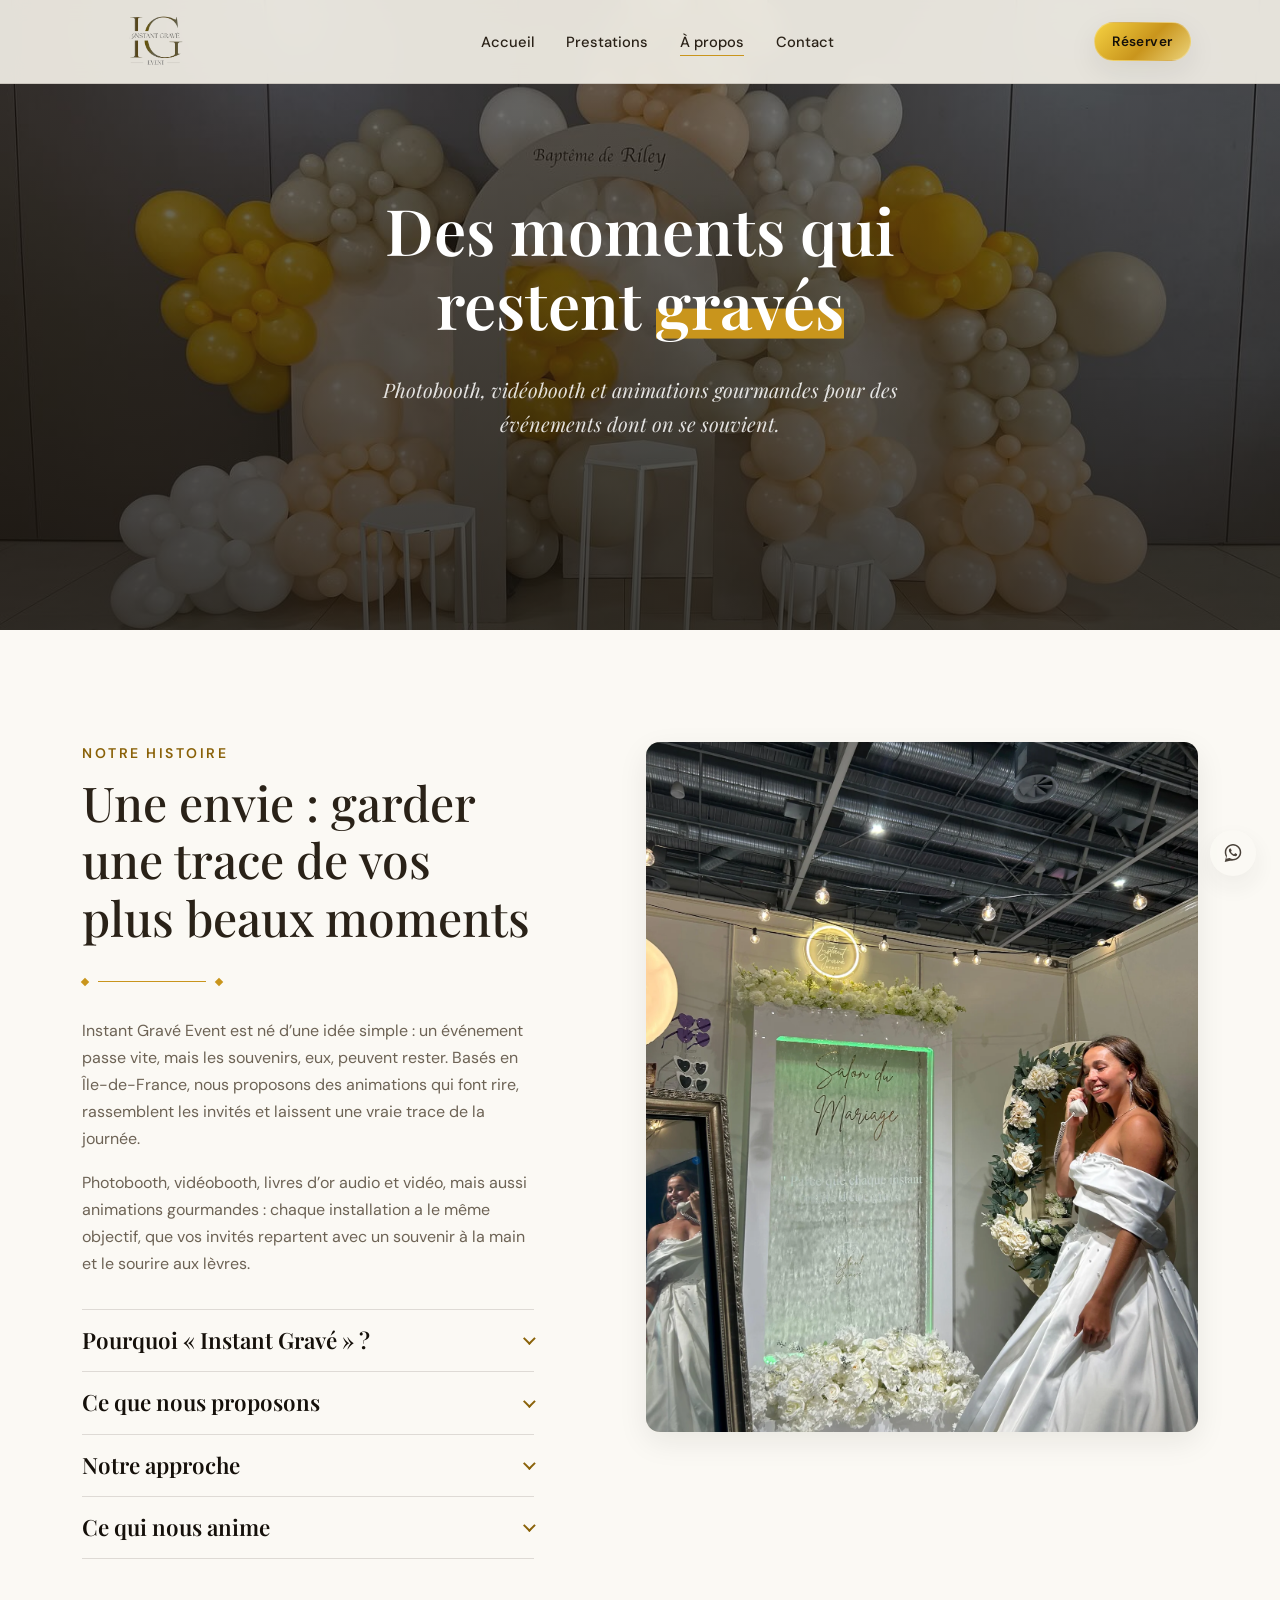
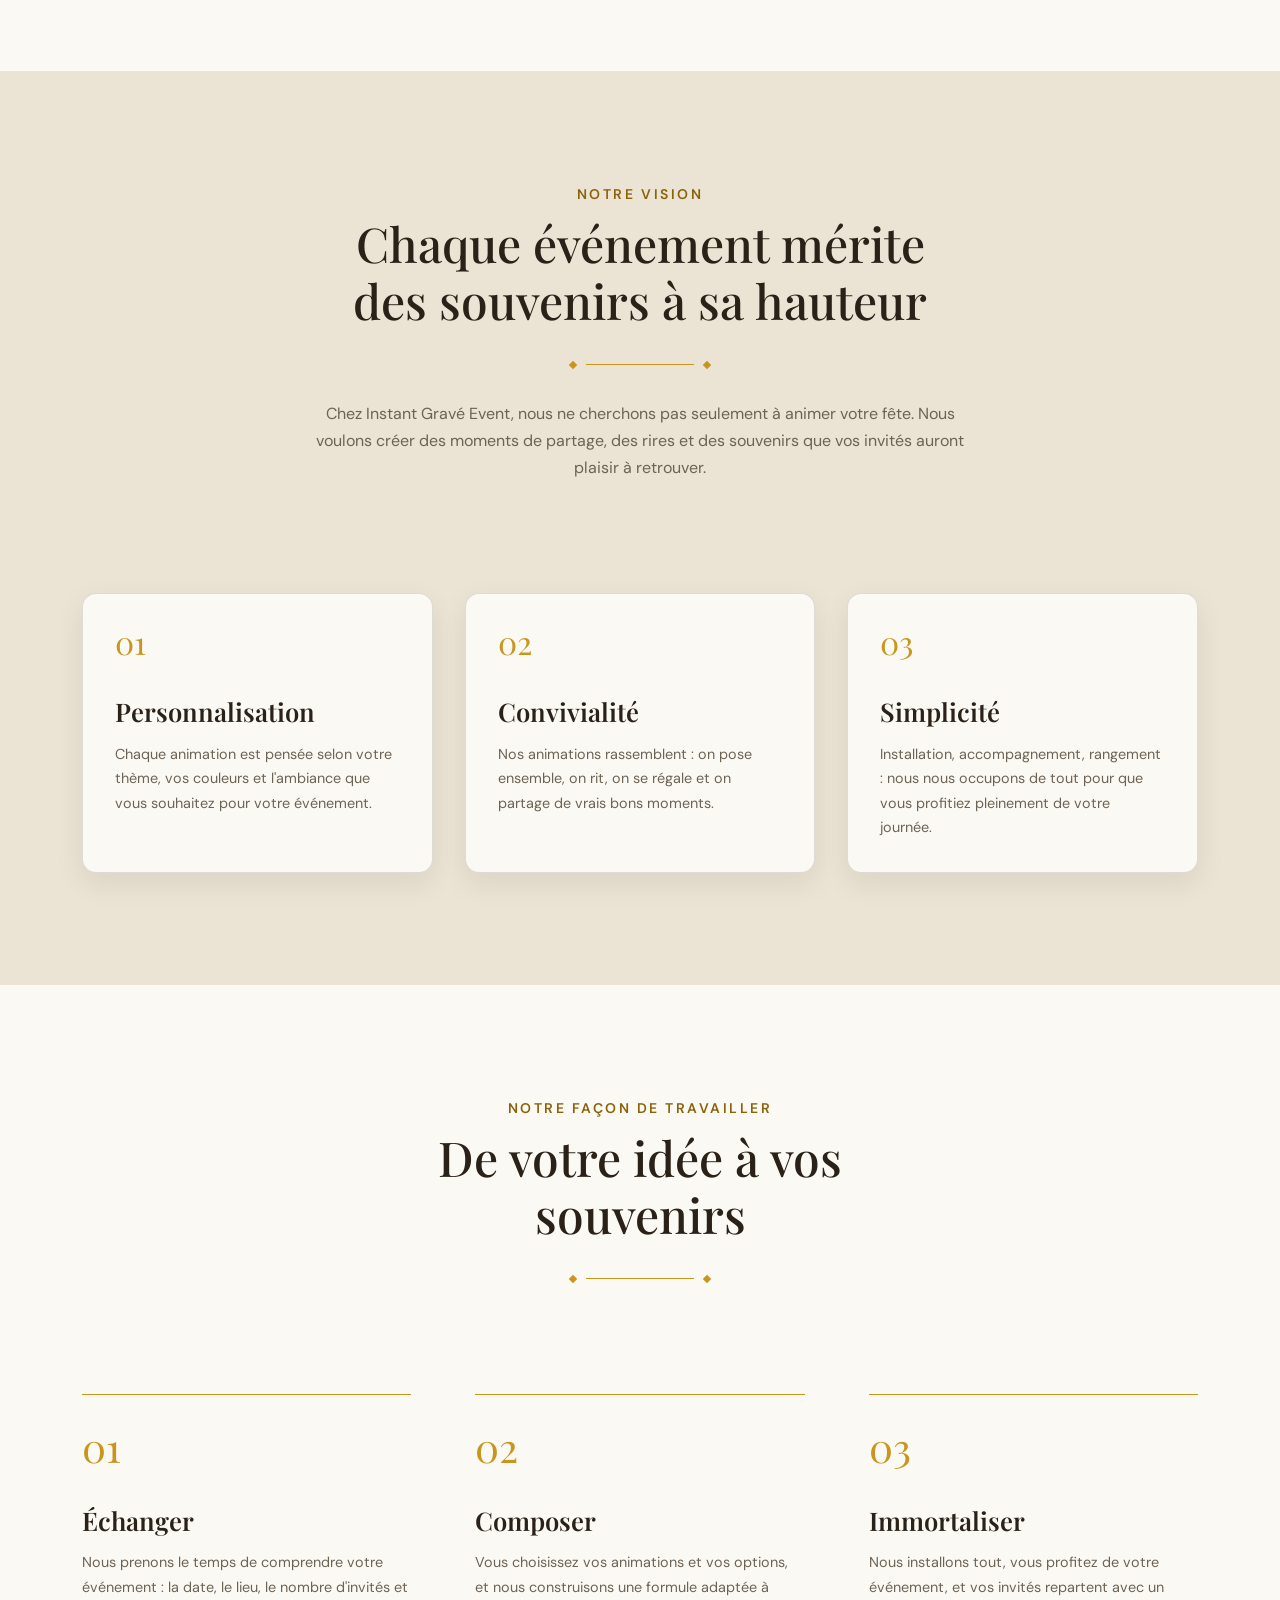
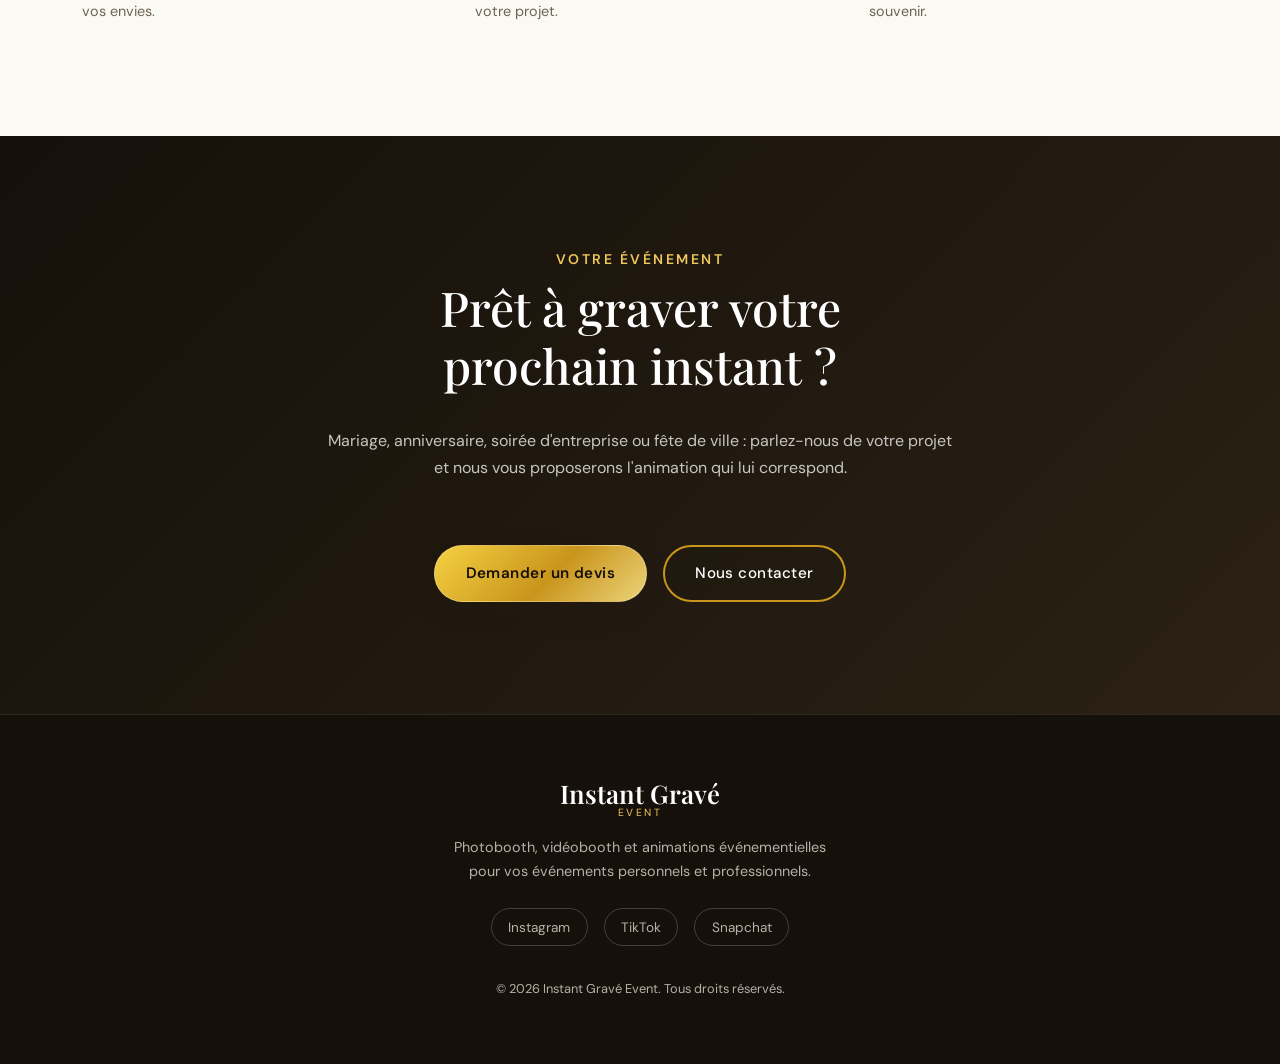
==== commit e7747fc1: "added about page and inverted prestations and about sections colors on index.html" ====
--- a/about.html
+++ b/about.html
@@ -3,27 +3,27 @@
   <head>
     <meta charset="UTF-8" />
     <meta name="viewport" content="width=device-width, initial-scale=1.0" />
-    <title>À propos — MV Événement | Décoration événementielle à Gignac-la-Nerthe</title>
+    <title>À propos — Instant Gravé Event | Photobooth, vidéobooth et animations en Île-de-France</title>
     <meta
       name="description"
-      content="Découvrez l'histoire de MV Événement : une passion pour la décoration et les beaux moments. Vanessa imagine des décors sur mesure pour particuliers et professionnels."
+      content="Découvrez Instant Gravé Event : photobooth, vidéobooth, livres d'or et animations gourmandes pour graver vos plus beaux moments, en Île-de-France."
     />
-    <meta name="theme-color" content="#2a1a20" />
+    <meta name="theme-color" content="#15100a" />
 
     <!-- Open Graph (ajoute og:image et og:url une fois le nom de domaine connu) -->
     <meta property="og:type" content="website" />
     <meta property="og:locale" content="fr_FR" />
-    <meta property="og:site_name" content="MV Événement" />
-    <meta property="og:title" content="À propos — MV Événement" />
+    <meta property="og:site_name" content="Instant Gravé Event" />
+    <meta property="og:title" content="À propos — Instant Gravé Event" />
     <meta
       property="og:description"
-      content="Une aventure née de la passion de la décoration : découvrez l'histoire et la façon de travailler de MV Événement."
+      content="Des animations photo, vidéo et gourmandes pour que vos événements restent gravés dans les mémoires."
     />
 
     <link rel="preconnect" href="https://fonts.googleapis.com" />
     <link rel="preconnect" href="https://fonts.gstatic.com" crossorigin />
     <link
-      href="https://fonts.googleapis.com/css2?family=Cormorant+Garamond:ital,wght@0,400;0,500;0,600;1,500&family=Poppins:wght@300;400;500;600&display=swap"
+      href="https://fonts.googleapis.com/css2?family=DM+Sans:wght@300;400;500;600;700&family=Playfair+Display:ital,wght@0,400;0,500;0,600;0,700;1,400;1,500&display=swap"
       rel="stylesheet"
     />
 
@@ -38,9 +38,9 @@
         <a
           href="index.html"
           class="logo"
-          aria-label="MV Événement, retour à l'accueil"
+          aria-label="Instant Gravé Event, retour à l'accueil"
         >
-          <img src="assets/images/logo.webp" alt="MV événements">
+          <img src="assets/images/logo.webp" alt="Instant Gravé Event" />
         </a>
 
         <nav class="main-nav" id="main-nav" aria-label="Navigation principale">
@@ -93,10 +93,11 @@
         <div class="hero__overlay" aria-hidden="true"></div>
         <div class="hero__content">
           <h1 class="hero__title">
-            Derrière chaque événement, une <span class="highlight">histoire</span>
+            Des moments qui restent <span class="highlight">gravés</span>
           </h1>
           <p class="hero__subtitle">
-            Des décors sur mesure pour des moments qui vous ressemblent.
+            Photobooth, vidéobooth et animations gourmandes pour des
+            événements dont on se souvient.
           </p>
         </div>
       </section>
@@ -108,46 +109,47 @@
             <p class="eyebrow">Notre histoire</p>
 
             <h2 class="section__title section__title--left" id="story-title">
-              Une aventure née de la passion
+              Une envie : garder une trace de vos plus beaux moments
             </h2>
 
             <div class="divider divider--left" aria-hidden="true">
               <span></span>
             </div>
 
-            <p class="about-story__text">Je m’appelle Vanessa et je suis la fondatrice de MV Événements, une entreprise de décoration et de scénographie événementielle basée à Gignac-la-Nerthe, dans les Bouches-du-Rhône.</p>
-            <p class="about-story__text">Avant de me lancer dans l’événementiel, j’ai travaillé dans le domaine commercial, notamment dans la publicité. J’ai toujours aimé le contact avec les clients, mais j’avais aussi cette envie de créer quelque chose qui m’appartienne et dans lequel je puisse vraiment exprimer ma créativité.</p>
+            <!-- À PERSONNALISER : ajoute ici le prénom du fondateur, l'année de création, l'anecdote de départ… -->
+            <p class="about-story__text">Instant Gravé Event est né d’une idée simple : un événement passe vite, mais les souvenirs, eux, peuvent rester. Basés en Île-de-France, nous proposons des animations qui font rire, rassemblent les invités et laissent une vraie trace de la journée.</p>
+            <p class="about-story__text">Photobooth, vidéobooth, livres d’or audio et vidéo, mais aussi animations gourmandes : chaque installation a le même objectif, que vos invités repartent avec un souvenir à la main et le sourire aux lèvres.</p>
 
             <!-- La suite de l'histoire : un bloc dépliable par thème (aucun JS nécessaire) -->
             <div class="about-more">
               <details class="about-more__item">
-                <summary class="about-more__summary">Pourquoi «&nbsp;MV&nbsp;»&nbsp;?</summary>
+                <summary class="about-more__summary">Pourquoi «&nbsp;Instant Gravé&nbsp;»&nbsp;?</summary>
                 <div class="about-more__body">
-                  <p class="about-story__text">C’est comme ça qu’est né MV Événements. D’ailleurs, le nom MV a une signification très personnelle : M pour Mia, ma fille, et V pour Vanessa. Mia fait vraiment partie de mon histoire et de ce qui me pousse à avancer dans mon aventure entrepreneuriale.</p>
+                  <p class="about-story__text">Parce qu’un instant, c’est fragile. Une photo imprimée qu’on glisse dans sa poche, un message vidéo laissé aux mariés, une photo porte-clé qu’on retrouve des mois plus tard : ce sont ces petits objets et ces petits moments qui font qu’une fête reste vivante bien après la dernière danse.</p>
+                  <p class="about-story__text">Notre nom résume notre métier : transformer un instant en souvenir que l’on peut garder.</p>
                 </div>
               </details>
               <details class="about-more__item">
-                <summary class="about-more__summary">Ce que je crée aujourd’hui</summary>
+                <summary class="about-more__summary">Ce que nous proposons</summary>
                 <div class="about-more__body">
-                  <p class="about-story__text">Aujourd’hui, je réalise des décorations et scénographies pour différents types d’événements : mariages, anniversaires, baptêmes, baby showers, gender reveals, mais également des événements professionnels pour les entreprises, CSE, hôtels, restaurants, concessions automobiles, collectivités, etc. Je propose aussi de la location de matériel de décoration.</p>
-                  <p class="about-story__text">Ce que j’aime particulièrement dans mon métier, c’est partir d’une idée, parfois simplement d’une photo d’inspiration ou de quelques mots du client, et réussir à transformer un lieu pour créer une véritable ambiance. J’aime énormément le moment où le client découvre la décoration terminée et voir sa réaction.</p>
+                  <p class="about-story__text">Côté images, nous installons des photobooths, des vidéobooths et des miroirbooths, avec leurs murs de fond, enclos et poteaux LED pour créer un véritable coin photo. Nous proposons aussi la photo porte-clé et des livres d’or audio ou vidéo, pour que chaque invité puisse laisser un message.</p>
+                  <p class="about-story__text">Côté gourmandise, nos animations régalent petits et grands : granita, gaufres, pancakes, barbe à papa et popcorn.</p>
+                  <p class="about-story__text">Nous intervenons pour des mariages, anniversaires et fêtes de famille, mais aussi pour des événements professionnels : entreprises, comités d’entreprise, collectivités et fêtes de ville.</p>
                 </div>
               </details>
               <details class="about-more__item">
-                <summary class="about-more__summary">Mon approche</summary>
+                <summary class="about-more__summary">Notre approche</summary>
                 <div class="about-more__body">
-                  <p class="about-story__text">Dans ma façon de travailler, l’écoute est très importante. Je commence par échanger avec le client pour comprendre son événement, ses envies, son univers, ses couleurs, son budget et ce qu’il imagine. Ensuite, je réfléchis à une scénographie cohérente et personnalisée. Je ne veux pas simplement reproduire une décoration déjà vue : j’essaie de l’adapter à chaque personne et à chaque lieu.</p>
-                  <p class="about-story__text">J’accorde beaucoup d’importance aux détails, à l’harmonie de l’ensemble et aux finitions. Mon objectif est que le client puisse profiter de son événement sans avoir à se préoccuper de toute la partie décoration et installation.</p>
-                  <p class="about-story__text">Ce que j’aimerais que mes clients ressentent lorsqu’ils travaillent avec moi, c’est avant tout de la confiance. Je veux qu’ils se sentent écoutés et accompagnés, et qu’ils aient cette émotion lorsqu’ils découvrent le résultat final en se disant : « C’est exactement ce que j’imaginais. »</p>
-                  <p class="about-story__text">Je pense que ce qui me caractérise aussi, c’est mon investissement personnel. Je ne considère pas un événement comme une simple prestation. Quand j’accepte un projet, je m’implique vraiment pour trouver des idées, résoudre les petits imprévus et obtenir le plus beau résultat possible.</p>
+                  <p class="about-story__text">Tout commence par une discussion. Nous voulons comprendre votre événement : sa date, son lieu, le nombre d’invités, l’ambiance recherchée et ce que vous avez en tête. C’est à partir de là que nous composons une formule adaptée, plutôt que de vous proposer un pack identique pour tout le monde.</p>
+                  <p class="about-story__text">Nous accordons de l’importance à la simplicité : une installation soignée, du matériel prêt à l’emploi et des animations faciles à prendre en main pour vos invités, quel que soit leur âge.</p>
+                  <p class="about-story__text">Notre objectif est que vous puissiez profiter de votre événement sans vous soucier de la logistique, en sachant que les souvenirs sont entre de bonnes mains.</p>
                 </div>
               </details>
               <details class="about-more__item">
-                <summary class="about-more__summary">Mes fiertés et la suite</summary>
+                <summary class="about-more__summary">Ce qui nous anime</summary>
                 <div class="about-more__body">
-                  <p class="about-story__text">Je suis particulièrement fière d’avoir réussi à développer MV Événements tout en étant maman entrepreneuse. Ma fille Mia a aujourd’hui une place importante dans cette aventure, jusque dans le nom de l’entreprise. J’aime l’idée qu’elle puisse me voir construire quelque chose par moi-même, travailler, créer et faire évoluer mon entreprise.</p>
-                  <p class="about-story__text">Je suis également fière de voir mon activité évoluer. J’ai commencé principalement avec des événements privés et aujourd’hui je souhaite développer davantage la partie professionnelle, travailler avec des entreprises, des collectivités, des CSE, des hôtels, des restaurants et créer des scénographies pour leurs événements ou leurs espaces.</p>
-                  <p class="about-story__text">Ce que je souhaite pour la suite de MV Événements, c’est continuer à grandir tout en gardant ce côté humain, créatif et personnalisé qui est important pour moi.</p>
+                  <p class="about-story__text">Ce que nous préférons, c’est le moment où l’animation prend vie : le fou rire devant le photobooth, la file qui se forme devant le stand de gaufres, le message ému laissé dans le livre d’or. C’est cette ambiance, spontanée et chaleureuse, qui nous motive à chaque événement.</p>
+                  <p class="about-story__text">Pour la suite, nous souhaitons continuer à faire grandir Instant Gravé Event en gardant ce qui compte pour nous : des animations conviviales, un service sur mesure et une vraie relation avec nos clients.</p>
                 </div>
               </details>
             </div>
@@ -156,7 +158,7 @@
           <figure class="about-story__media reveal">
             <img
               src="assets/images/approche.webp"
-              alt="Décoration réalisée par MV Événement"
+              alt="Photobooth Instant Gravé Event lors d'un événement"
               loading="lazy"
               decoding="async"
               onerror="this.parentElement.classList.add('is-placeholder')"
@@ -172,7 +174,7 @@
             <p class="eyebrow">Notre vision</p>
 
             <h2 class="section__title" id="vision-title">
-              Chaque événement mérite une attention particulière
+              Chaque événement mérite des souvenirs à sa hauteur
             </h2>
 
             <div class="divider" aria-hidden="true">
@@ -180,9 +182,10 @@
             </div>
 
             <p class="about-vision__intro">
-              Chez MV Événement, nous ne cherchons pas simplement à décorer un
-              espace. Nous imaginons une atmosphère, une ambiance et des
-              détails qui donnent une véritable identité à votre événement.
+              Chez Instant Gravé Event, nous ne cherchons pas seulement à
+              animer votre fête. Nous voulons créer des moments de partage,
+              des rires et des souvenirs que vos invités auront plaisir à
+              retrouver.
             </p>
           </div>
 
@@ -192,8 +195,8 @@
               <div>
                 <h3>Personnalisation</h3>
                 <p>
-                  Chaque projet est imaginé selon vos envies, votre univers et
-                  l'occasion que vous souhaitez célébrer.
+                  Chaque animation est pensée selon votre thème, vos couleurs
+                  et l'ambiance que vous souhaitez pour votre événement.
                 </p>
               </div>
             </article>
@@ -201,10 +204,10 @@
             <article class="about-value">
               <span class="about-value__number" aria-hidden="true">02</span>
               <div>
-                <h3>Créativité</h3>
-                <p>
-                  Nous cherchons à créer des décors élégants, originaux et
-                  pensés jusque dans les moindres détails.
+                <h3>Convivialité</h3>
+                <p>
+                  Nos animations rassemblent : on pose ensemble, on rit, on se
+                  régale et on partage de vrais bons moments.
                 </p>
               </div>
             </article>
@@ -212,10 +215,10 @@
             <article class="about-value">
               <span class="about-value__number" aria-hidden="true">03</span>
               <div>
-                <h3>Écoute</h3>
-                <p>
-                  Parce que votre événement vous appartient, vos idées et vos
-                  envies sont au cœur de chaque création.
+                <h3>Simplicité</h3>
+                <p>
+                  Installation, accompagnement, rangement : nous nous occupons
+                  de tout pour que vous profitiez pleinement de votre journée.
                 </p>
               </div>
             </article>
@@ -230,7 +233,7 @@
             <p class="eyebrow">Notre façon de travailler</p>
 
             <h2 class="section__title" id="process-title">
-              De votre idée à sa réalisation
+              De votre idée à vos souvenirs
             </h2>
 
             <div class="divider" aria-hidden="true">
@@ -244,8 +247,8 @@
               <div class="process__content">
                 <h3>Échanger</h3>
                 <p>
-                  Nous prenons le temps de découvrir votre projet, vos envies
-                  et l'ambiance que vous souhaitez créer.
+                  Nous prenons le temps de comprendre votre événement : la
+                  date, le lieu, le nombre d'invités et vos envies.
                 </p>
               </div>
             </li>
@@ -253,10 +256,10 @@
             <li class="process__item">
               <span class="process__number" aria-hidden="true">02</span>
               <div class="process__content">
-                <h3>Imaginer</h3>
-                <p>
-                  Nous construisons ensemble une décoration cohérente,
-                  personnalisée et adaptée à votre événement.
+                <h3>Composer</h3>
+                <p>
+                  Vous choisissez vos animations et vos options, et nous
+                  construisons une formule adaptée à votre projet.
                 </p>
               </div>
             </li>
@@ -264,10 +267,10 @@
             <li class="process__item">
               <span class="process__number" aria-hidden="true">03</span>
               <div class="process__content">
-                <h3>Créer</h3>
-                <p>
-                  Nous donnons vie à votre projet et soignons chaque détail
-                  pour créer une ambiance qui vous ressemble.
+                <h3>Immortaliser</h3>
+                <p>
+                  Nous installons tout, vous profitez de votre événement, et
+                  vos invités repartent avec un souvenir.
                 </p>
               </div>
             </li>
@@ -278,29 +281,24 @@
       <!-- ============ CTA ============ -->
       <section class="section about-cta" aria-labelledby="cta-title">
         <div class="container about-cta__inner">
-          <p class="eyebrow">Votre projet</p>
+          <p class="eyebrow">Votre événement</p>
 
           <h2 class="section__title" id="cta-title">
-            Et si nous imaginions votre prochain événement ?
+            Prêt à graver votre prochain instant&nbsp;?
           </h2>
 
           <p class="about-cta__text">
-            Une idée, une envie ou simplement besoin d'en discuter ? Échangeons
-            autour de votre projet et imaginons ensemble un événement qui vous
-            ressemble.
+            Mariage, anniversaire, soirée d'entreprise ou fête de ville :
+            parlez-nous de votre projet et nous vous proposerons l'animation
+            qui lui correspond.
           </p>
 
           <div class="about-cta__actions">
-            <a href="index.html#contact" class="btn btn--gold">
-              Parlons de votre projet
+            <a href="devis.html" class="btn btn--gold">
+              Demander un devis
             </a>
-            <a
-              href="https://wa.me/33652282930"
-              class="btn btn--outline"
-              target="_blank"
-              rel="noopener noreferrer"
-            >
-              Écrire sur WhatsApp
+            <a href="contact.html" class="btn btn--outline">
+              Nous contacter
             </a>
           </div>
         </div>
@@ -311,42 +309,35 @@
     <footer class="site-footer">
       <div class="container site-footer__inner">
         <div class="site-footer__brand">
-          <span class="logo__main">MV</span>
-          <span class="logo__sub">Événement</span>
+          <span class="logo__main">Instant Gravé</span>
+          <span class="logo__sub">Event</span>
         </div>
         <p class="site-footer__tagline">
-          Organisation et décoration événementielle sur mesure, avec élégance et
-          attention aux détails
+          Photobooth, vidéobooth et animations événementielles pour vos
+          événements personnels et professionnels.
         </p>
         <div class="site-footer__socials">
           <a
-            href="https://www.instagram.com/mv_evenement/"
+            href="https://www.instagram.com/instant.grave"
             target="_blank"
             rel="noopener noreferrer"
-            aria-label="Instagram MV Événement"
-          >
-            <svg viewBox="0 0 24 24" aria-hidden="true">
-              <rect x="3" y="3" width="18" height="18" rx="5" fill="none" stroke="currentColor" stroke-width="1.8" />
-              <circle cx="12" cy="12" r="4" fill="none" stroke="currentColor" stroke-width="1.8" />
-              <circle cx="17.5" cy="6.5" r="1.1" />
-            </svg>
-          </a>
-          <!-- ⚠️ À VÉRIFIER : numéro WhatsApp à confirmer avec le client -->
+            >Instagram</a
+          >
           <a
-            href="https://wa.me/33652282930"
+            href="https://www.tiktok.com/@instantgrave"
             target="_blank"
             rel="noopener noreferrer"
-            aria-label="WhatsApp MV Événement"
-          >
-            <svg viewBox="0 0 32 32" aria-hidden="true">
-              <path
-                d="M16.001 3C9.373 3 4 8.373 4 15c0 2.386.696 4.607 1.897 6.475L4 29l7.72-1.86A11.94 11.94 0 0 0 16 27c6.628 0 12-5.373 12-12S22.629 3 16.001 3zm0 21.8a9.76 9.76 0 0 1-4.98-1.363l-.357-.213-4.583 1.104 1.223-4.47-.232-.367A9.76 9.76 0 0 1 6.2 15c0-5.404 4.397-9.8 9.801-9.8 5.403 0 9.8 4.396 9.8 9.8 0 5.404-4.397 9.8-9.8 9.8zm5.377-7.34c-.294-.147-1.74-.859-2.01-.957-.27-.098-.466-.147-.663.147-.196.294-.76.957-.933 1.153-.172.196-.343.22-.637.073-.294-.147-1.24-.457-2.362-1.457-.873-.779-1.463-1.74-1.635-2.034-.172-.294-.018-.453.129-.6.132-.132.294-.343.441-.514.147-.172.196-.294.294-.49.098-.196.049-.367-.024-.514-.073-.147-.663-1.597-.909-2.187-.239-.574-.482-.497-.663-.506l-.564-.01c-.196 0-.514.073-.784.367-.27.294-1.03 1.006-1.03 2.455 0 1.448 1.055 2.848 1.202 3.044.147.196 2.076 3.17 5.032 4.444.703.303 1.251.484 1.679.62.705.224 1.347.192 1.854.117.566-.084 1.74-.712 1.985-1.4.245-.69.245-1.28.172-1.4-.073-.122-.269-.196-.563-.343z"
-              />
-            </svg>
-          </a>
+            >TikTok</a
+          >
+          <a
+            href="https://www.snapchat.com/add/instant.grave"
+            target="_blank"
+            rel="noopener noreferrer"
+            >Snapchat</a
+          >
         </div>
         <p class="site-footer__copy">
-          © <span id="current-year">2026</span> MV Événement. Tous droits
+          © <span id="current-year">2026</span> Instant Gravé Event. Tous droits
           réservés.
         </p>
       </div>
@@ -354,11 +345,11 @@
 
     <!-- ============ BOUTON WHATSAPP FLOTTANT ============ -->
     <a
-      href="https://wa.me/33652282930"
+      href="https://wa.me/33667157399"
       target="_blank"
       rel="noopener noreferrer"
       class="whatsapp-float"
-      aria-label="Contacter MV Événement sur WhatsApp"
+      aria-label="Contacter Instant Gravé sur WhatsApp"
     >
       <svg viewBox="0 0 32 32" aria-hidden="true">
         <path
--- a/style.css
+++ b/style.css
@@ -1,3033 +1,3043 @@
-/* ==========================================================================
-   AIGLE BLANC DÉCORATION
-   Feuille de style principale
-   Toutes les couleurs, polices et espacements passent par les variables
-   ci-dessous : modifie uniquement ces valeurs pour changer le style global.
-   ========================================================================== */
-
-:root {
-  /* Couleurs — thème clair, accent doré */
-  --color-ink: #2a1a20;
-  --color-ink-light: #4a3038;
-  --color-cream: #f8eee8;
-  --color-cream-dark: #eeddd5;
-  --color-surface: #fffdfc;
-  --color-text: #33252b;
-  --color-text-muted: #7b6970;
-  --color-gold: #c98fa6;
-  --color-gold-dark: #a86d84;
-  --color-gold-light: #d691a8;
-  --color-burgundy: #b45c78;
-  --color-white: #ffffff;
-  --color-border: rgba(51, 37, 43, 0.12);
-
-  /* Typographie */
-  --font-display: "Cormorant Garamond", Georgia, serif;
-  --font-body: "Poppins", "Segoe UI", sans-serif;
-
-  --fs-h1: clamp(2.4rem, 5vw + 1rem, 4.6rem);
-  --fs-h2: clamp(1.9rem, 3vw + 1rem, 3rem);
-  --fs-h3: clamp(1.3rem, 1.5vw + 1rem, 1.6rem);
-  --fs-body: 1rem;
-  --fs-small: 0.875rem;
-
-  /* Espacements */
-  --space-xs: 0.5rem;
-  --space-sm: 1rem;
-  --space-md: 2rem;
-  --space-lg: 4rem;
-  --space-xl: 7rem;
-
-  --container-width: 1180px;
-  --radius-sm: 6px;
-  --radius-md: 14px;
-  --radius-full: 999px;
-
-  --transition-fast: 0.2s ease;
-  --transition-mid: 0.4s ease;
-  --shadow-soft: 0 10px 30px rgba(28, 23, 18, 0.08);
-  --shadow-strong: 0 20px 50px rgba(28, 23, 18, 0.18);
-
-  --header-height: 84px;
-}
-
-/* ==========================================================================
-   RESET & BASE
-   ========================================================================== */
-
-*,
-*::before,
-*::after {
-  box-sizing: border-box;
-  margin: 0;
-  padding: 0;
-}
-
-html {
-  scroll-behavior: smooth;
-  scroll-padding-top: var(--header-height);
-}
-
-@media (prefers-reduced-motion: reduce) {
-  html {
-    scroll-behavior: auto;
-  }
-  *,
-  *::before,
-  *::after {
-    animation-duration: 0.01ms !important;
-    animation-iteration-count: 1 !important;
-    transition-duration: 0.01ms !important;
-    scroll-behavior: auto !important;
-  }
-}
-
-body {
-  font-family: var(--font-body);
-  font-size: var(--fs-body);
-  line-height: 1.7;
-  color: var(--color-text);
-  background: var(--color-cream);
-  overflow-x: hidden;
-}
-
-img {
-  max-width: 100%;
-  display: block;
-}
-
-a {
-  color: inherit;
-  text-decoration: none;
-}
-
-ul {
-  list-style: none;
-}
-
-button {
-  font-family: inherit;
-  cursor: pointer;
-  border: none;
-  background: none;
-  color: inherit;
-}
-
-svg {
-  width: 1.2em;
-  height: 1.2em;
-  fill: currentColor;
-}
-
-/* Focus visible clair et cohérent partout */
-a:focus-visible,
-button:focus-visible,
-input:focus-visible {
-  outline: 2px solid var(--color-gold-dark);
-  outline-offset: 3px;
-  border-radius: var(--radius-sm);
-}
-
-.container {
-  width: 100%;
-  max-width: var(--container-width);
-  margin-inline: auto;
-  padding-inline: var(--space-md);
-}
-
-/* Lien d'évitement accessibilité */
-.skip-link {
-  position: absolute;
-  top: -100px;
-  inset-inline-start: var(--space-sm);
-  background: var(--color-ink);
-  color: var(--color-white);
-  padding: 0.75rem 1.25rem;
-  border-radius: var(--radius-sm);
-  z-index: 1000;
-  transition: top var(--transition-fast);
-}
-
-.skip-link:focus {
-  top: var(--space-sm);
-}
-
-/* ==========================================================================
-   TYPOGRAPHIE PARTAGÉE
-   ========================================================================== */
-
-   .highlight {
-    color: var(--color-ink-light);
-    position: relative;
-    z-index: 0;
-   }
-
-   .highlight::after {
-    content: "";
-    width: 100%;
-    height: 30%;
-    bottom: 0;
-    left: 0;
-    translate: 0 -25%;
-    position: absolute;
-    background: var(--color-gold);
-    z-index: -1;
-    transform: scaleX(0);
-    transform-origin: left;
-    animation: highlight-show forwards 1s ease-out .8s;
-   }
-
-   @keyframes highlight-show {
-    from {
-      transform: scaleX(0%);
-    }
-    to {
-      transform: scaleX(100%);
-    }
-   }
-
-.eyebrow {
-  font-family: var(--font-body);
-  font-size: var(--fs-small);
-  letter-spacing: 0.18em;
-  text-transform: uppercase;
-  color: var(--color-gold-light);
-  font-weight: 600;
-  margin-bottom: var(--space-xs);
-}
-
-.eyebrow--on-dark {
-  color: var(--color-gold-light);
-}
-
-.section__title {
-  font-family: var(--font-display);
-  font-weight: 500;
-  font-size: var(--fs-h2);
-  line-height: 1.2;
-  max-width: 20ch;
-  margin-inline: auto;
-  text-align: center;
-}
-
-.section__title--left {
-  margin-inline: 0;
-  text-align: start;
-}
-
-.section__title--on-dark {
-  color: var(--color-white);
-}
-
-.divider {
-  display: flex;
-  justify-content: center;
-  align-items: center;
-  margin: var(--space-md) auto;
-  width: 140px;
-}
-
-.divider span {
-  flex: 1;
-  height: 1px;
-  background: var(--color-gold);
-  position: relative;
-}
-
-.divider::before,
-.divider::after {
-  content: "";
-  width: 6px;
-  height: 6px;
-  background: var(--color-gold);
-  transform: rotate(45deg);
-}
-
-.divider::before {
-  margin-inline-end: 10px;
-}
-.divider::after {
-  margin-inline-start: 10px;
-}
-
-/* ==========================================================================
-   BOUTONS
-   ========================================================================== */
-
-.btn {
-  display: inline-flex;
-  align-items: center;
-  gap: 0.6em;
-  font-family: var(--font-body);
-  font-weight: 500;
-  font-size: 0.95rem;
-  letter-spacing: 0.03em;
-  padding: 0.9em 2em;
-  margin: 0 0.5em;
-  border-radius: var(--radius-full);
-  transition:
-    background var(--transition-fast),
-    color var(--transition-fast),
-    transform var(--transition-fast),
-    border-color var(--transition-fast);
-}
-
-.btn:hover {
-  transform: translateY(-2px);
-}
-
-.btn--gold {
-  background: var(--color-ink);
-  color: var(--color-cream);
-  box-shadow: var(--shadow-soft);
-}
-
-.btn--gold:hover {
-  background: var(--color-gold-dark);
-}
-
-.btn--outline {
-  border: 2px solid var(--color-gold);
-  color: var(--color-cream);
-  background: hsla(0, 0%, 0%, 0.05);
-}
-
-.btn--outline:hover {
-  background: var(--color-gold);
-  color: var(--color-ink);
-}
-
-.btn--small {
-  padding: 0.5em 1.3em;
-  font-size: 0.85rem;
-}
-
-/* ==========================================================================
-   HEADER
-   ========================================================================== */
-
-.site-header {
-  position: fixed;
-  inset-inline: 0;
-  top: 0;
-  height: var(--header-height);
-  z-index: 500;
-  background: rgb(224, 220, 220);
-  backdrop-filter: blur(10px);
-  border-bottom: 1px solid var(--color-border);
-}
-
-.header__inner {
-  max-width: var(--container-width);
-  margin-inline: auto;
-  height: 100%;
-  padding-inline: var(--space-md);
-  display: flex;
-  align-items: center;
-  justify-content: space-between;
-  gap: var(--space-md);
-}
-
-.logo {
-  display: flex;
-  flex-direction: column;
-  line-height: 1.1;
-}
-
-.logo img {
-  height: calc(var(--header-height) - 20px);
-  filter: saturate(140%) brightness(85%);
-}
-
-.logo:not(:has(img)) {
-  color: var(--color-ink-light);
-  font-weight: 800;
-  position: relative;
-}
-
-.logo:not(:has(img))::after {
-  content: "";
-  width: 85%;
-  bottom: -6px;
-  height: 3px;
-  right: 0;
-  position: absolute;
-  background: var(--color-gold);
-  transition: width var(--transition-fast);
-}
-
-.logo:not(:has(img)):hover::after {
-  width: 110%;
-}
-
-.logo__main {
-  font-family: var(--font-display);
-  font-size: 1.5rem;
-  font-weight: 600;
-  color: var(--color-text);
-}
-
-.logo__sub {
-  font-size: 0.65rem;
-  letter-spacing: 0.25em;
-  text-transform: uppercase;
-  color: var(--color-gold-dark);
-}
-
-.main-nav__list {
-  display: flex;
-  gap: var(--space-md);
-}
-
-  .main-nav__cta-item {
-    display: none;
-  }
-
-.main-nav__link {
-  font-size: 0.92rem;
-  font-weight: 500;
-  position: relative;
-  padding-block: 0.3em;
-}
-
-.main-nav__link::after {
-  content: "";
-  position: absolute;
-  inset-inline: 0;
-  bottom: 0;
-  height: 1.5px;
-  background: var(--color-gold);
-  transform: scaleX(0);
-  transition: transform var(--transition-fast);
-}
-
-.main-nav__link:hover::after,
-.main-nav__link:focus-visible::after {
-  transform: scaleX(1);
-}
-
-.header__actions {
-  display: flex;
-  align-items: center;
-  gap: var(--space-sm);
-}
-
-.header__cta {
-  white-space: nowrap;
-}
-
-.burger {
-  display: none;
-  flex-direction: column;
-  gap: 5px;
-  width: 26px;
-  padding: 4px;
-}
-
-.burger__bar {
-  height: 2px;
-  width: 100%;
-  background: var(--color-text);
-  transition:
-    transform var(--transition-fast),
-    opacity var(--transition-fast);
-}
-
-.burger[aria-expanded="true"] .burger__bar:nth-child(1) {
-  transform: translateY(7px) rotate(45deg);
-}
-.burger[aria-expanded="true"] .burger__bar:nth-child(2) {
-  opacity: 0;
-}
-.burger[aria-expanded="true"] .burger__bar:nth-child(3) {
-  transform: translateY(-7px) rotate(-45deg);
-}
-
-/* ==========================================================================
-   HERO
-   ========================================================================== */
-
-.hero {
-  position: relative;
-  min-height: 100vh;
-  display: flex;
-  align-items: center;
-  justify-content: center;
-  padding-top: var(--header-height);
-  background: linear-gradient(
-    160deg,
-    var(--color-ink) 0%,
-    var(--color-ink-light) 100%
-  );
-  overflow: hidden;
-}
-
-.hero__image {
-  position: absolute;
-  inset: 0;
-  width: 100%;
-  height: 100%;
-  object-fit: cover;
-  object-position: center 25%;
-  filter: blur(4px);
-}
-
-.hero__overlay {
-  position: absolute;
-  inset: 0;
-  background: linear-gradient(
-    180deg,
-    rgba(28, 23, 18, 0.25) 0%,
-    rgba(28, 23, 18, 0.45) 100%
-  );
-}
-
-.hero__content {
-  position: relative;
-  z-index: 2;
-  text-align: center;
-  max-width: 780px;
-  padding-inline: var(--space-md);
-  color: var(--color-white);
-}
-
-.hero__title {
-  font-family: "Playfair Display", sans-serif;
-  font-size: clamp(2.2rem, 5.5vw, 4rem);
-  font-weight: 700;
-  line-height: 1.15;
-  margin-block: var(--space-sm) var(--space-md);
-  text-wrap: balance;
-}
-
-/* Mot animé façon "machine à écrire" dans le hero */
-.hero__typewriter {
-  display: inline-block;
-  min-width: 0.5ch;
-  color: var(--color-gold-light);
-  font-style: normal;
-  border-inline-end: 3px solid var(--color-gold-light);
-  padding-inline-end: 4px;
-  animation: hero-caret-blink 0.9s step-end infinite;
-}
-
-@keyframes hero-caret-blink {
-  50% {
-    border-color: transparent;
-  }
-}
-
-.hero__btn {
-  margin-top: var(--space-sm);
-}
-
-/* ==========================================================================
-   SECTIONS GÉNÉRIQUES
-   ========================================================================== */
-
-.section {
-  padding-block: var(--space-xl);
-}
-
-.collections {
-  background: var(--color-cream);
-  overflow: hidden;
-}
-
-/* ==========================================================================
-   COLLECTIONS — CARROUSEL
-   ========================================================================== */
-
-.carousel {
-  position: relative;
-  margin-top: var(--space-lg);
-}
-
-/* Flèches de navigation — masquées sur mobile (on garde le swipe tactile) */
-.carousel__arrow {
-  display: none;
-  position: absolute;
-  top: 50%;
-  transform: translateY(-50%);
-  z-index: 10;
-  width: 48px;
-  height: 48px;
-  border-radius: var(--radius-full);
-  border: 1.5px solid var(--color-border);
-  background: rgba(23, 19, 15, 0.9);
-  backdrop-filter: blur(8px);
-  -webkit-backdrop-filter: blur(8px);
-  cursor: pointer;
-  align-items: center;
-  justify-content: center;
-  box-shadow: var(--shadow-soft);
-  transition:
-    background var(--transition-mid),
-    border-color var(--transition-mid),
-    box-shadow var(--transition-mid),
-    transform var(--transition-mid);
-}
-
-.carousel__arrow svg {
-  width: 20px;
-  height: 20px;
-  stroke: var(--color-gold-light);
-  transition: stroke var(--transition-mid);
-  fill: transparent;
-}
-
-.carousel__arrow:hover {
-  background: var(--color-gold);
-  border-color: var(--color-gold);
-  box-shadow: var(--shadow-strong);
-  transform: translateY(-50%) scale(1.08);
-}
-
-.carousel__arrow:hover svg {
-  stroke: var(--color-ink);
-}
-
-.carousel__arrow:active {
-  transform: translateY(-50%) scale(0.96);
-}
-
-.carousel__arrow--left {
-  left: 4px;
-}
-.carousel__arrow--right {
-  right: 4px;
-}
-
-.carousel__arrow.disabled {
-  opacity: 0.3;
-  pointer-events: none;
-}
-
-@media (min-width: 900px) {
-  .carousel__arrow {
-    display: flex;
-  }
-}
-
-.carousel__track {
-  display: flex;
-  gap: var(--space-md);
-  overflow-x: auto;
-  scroll-snap-type: x mandatory;
-  -webkit-overflow-scrolling: touch;
-  padding: var(--space-sm) var(--space-xs) 0;
-  margin-bottom: var(--space-md);
-  scrollbar-width: none;
-}
-
-.carousel__track::-webkit-scrollbar {
-  display: none;
-}
-
-/* Carte individuelle */
-.card {
-  flex: 0 0 280px;
-  scroll-snap-align: start;
-  background: var(--color-surface);
-  border: 1px solid var(--color-border);
-  border-radius: var(--radius-md);
-  overflow: hidden;
-  transition:
-    transform var(--transition-mid),
-    box-shadow var(--transition-mid);
-  display: flex;
-  flex-direction: column;
-}
-
-.card:hover {
-  transform: translateY(-6px);
-  box-shadow: var(--shadow-strong);
-}
-
-.card__image {
-  width: 100%;
-  height: 200px;
-  overflow: hidden;
-  position: relative;
-  background: linear-gradient(
-    135deg,
-    var(--color-gold-light),
-    var(--color-cream-dark)
-  );
-}
-
-.card__image img {
-  width: 100%;
-  height: 100%;
-  object-fit: cover;
-  transition: transform 0.6s ease;
-}
-
-.card:hover .card__image img {
-  transform: scale(1.06);
-}
-
-.card__image.is-placeholder::after {
-  content: "✦";
-  position: absolute;
-  inset: 0;
-  display: flex;
-  align-items: center;
-  justify-content: center;
-  font-size: 2rem;
-  color: var(--color-gold-light);
-}
-
-.card__body {
-  padding: var(--space-md);
-  display: flex;
-  flex-direction: column;
-  flex: 1;
-}
-
-.card__title {
-  font-family: var(--font-display);
-  font-size: 1.2rem;
-  color: var(--color-gold-light);
-  font-weight: 900;
-  margin-bottom: 0.5rem;
-}
-
-.card__text {
-  font-size: 0.88rem;
-  color: var(--color-text-muted);
-  line-height: 1.6;
-  margin-bottom: var(--space-md);
-  flex: 1;
-}
-
-.card__link {
-  display: inline-flex;
-  align-items: center;
-  gap: 0.4rem;
-  font-size: 0.85rem;
-  font-weight: 600;
-  color: var(--color-gold);
-  width: fit-content;
-  transition:
-    gap var(--transition-mid),
-    color var(--transition-mid);
-}
-
-.card__link:hover {
-  gap: 0.7rem;
-  color: var(--color-gold-light);
-}
-
-.card__link svg {
-  width: 16px;
-  height: 16px;
-  transition: transform var(--transition-mid);
-}
-
-.card__link:hover svg {
-  transform: translateX(3px);
-}
-
-/* ==========================================================================
-   INSTAGRAM / VIDÉOS
-   ========================================================================== */
-
-.instagram {
-  background: var(--color-cream-dark);
-}
-
-.instagram__grid {
-  display: grid;
-  grid-template-columns: repeat(4, 1fr);
-  gap: var(--space-sm);
-  margin-top: var(--space-lg);
-}
-
-.ig-card {
-  display: flex;
-  flex-direction: column;
-  gap: 0.6em;
-}
-
-.ig-card__media {
-  position: relative;
-  aspect-ratio: 9 / 16;
-  border-radius: var(--radius-md);
-  overflow: hidden;
-  background: linear-gradient(145deg, var(--color-ink), var(--color-ink-light));
-  box-shadow: var(--shadow-soft);
-}
-
-.ig-card__video {
-  width: 100%;
-  height: 100%;
-  object-fit: cover;
-}
-
-.ig-card__play {
-  position: absolute;
-  inset: 0;
-  margin: auto;
-  width: 56px;
-  height: 56px;
-  border-radius: 50%;
-  background: rgba(250, 246, 238, 0.9);
-  color: var(--color-ink);
-  display: flex;
-  align-items: center;
-  justify-content: center;
-  transition:
-    transform var(--transition-fast),
-    background var(--transition-fast);
-}
-
-.ig-card__play svg {
-  width: 22px;
-  height: 22px;
-  margin-inline-start: 3px;
-}
-
-.ig-card__play:hover {
-  transform: scale(1.08);
-  background: var(--color-gold);
-}
-
-.ig-card__media.is-playing .ig-card__play {
-  opacity: 0;
-  pointer-events: none;
-}
-
-.ig-card__reel-link {
-  display: inline-flex;
-  align-items: center;
-  justify-content: center;
-  gap: 0.3em;
-  font-size: 0.8rem;
-  font-weight: 500;
-  color: var(--color-gold-light);
-  transition:
-    color var(--transition-fast),
-    gap var(--transition-fast);
-}
-
-.ig-card__reel-link:hover {
-  gap: 0.5em;
-  color: var(--color-gold);
-}
-
-.ig-card__reel-link svg {
-  width: 14px;
-  height: 14px;
-}
-
-.instagram__btn {
-  display: flex;
-  width: fit-content;
-  margin: var(--space-lg) auto 0;
-}
-
-/* ==========================================================================
-   NOTRE APPROCHE
-   ========================================================================== */
-
-.approach__inner {
-  display: grid;
-  grid-template-columns: 1fr 1fr;
-  gap: var(--space-xl);
-  align-items: center;
-}
-
-.approach__media {
-  aspect-ratio: 4 / 5;
-  border-radius: var(--radius-md);
-  overflow: hidden;
-  background: linear-gradient(
-    135deg,
-    var(--color-gold-light),
-    var(--color-cream-dark)
-  );
-  box-shadow: var(--shadow-soft);
-  position: relative;
-}
-
-.approach__media img {
-  width: 100%;
-  height: 100%;
-  object-fit: cover;
-}
-
-.approach__media.is-placeholder::after {
-  content: "✦";
-  position: absolute;
-  inset: 0;
-  display: flex;
-  align-items: center;
-  justify-content: center;
-  font-size: 3rem;
-  color: var(--color-gold-light);
-}
-
-.approach__text {
-  margin-block: var(--space-sm) var(--space-md);
-  color: var(--color-text-muted);
-  max-width: 55ch;
-}
-
-.approach__signature {
-  font-family: var(--font-display);
-  font-style: italic;
-  font-size: 1.2rem;
-  color: var(--color-gold-light);
-}
-
-/* ==========================================================================
-   AVIS CLIENTS — style Trustindex
-   ========================================================================== */
-
-.reviews {
-  background: var(--color-cream-dark);
-}
-
-.reviews__summary {
-  display: flex;
-  align-items: center;
-  justify-content: center;
-  gap: var(--space-sm);
-  margin-top: var(--space-lg);
-}
-
-.reviews__score {
-  font-family: var(--font-display);
-  font-size: 3rem;
-  font-weight: 700;
-  line-height: 1;
-  color: var(--color-gold-light);
-}
-
-.reviews__summary-details {
-  text-align: start;
-}
-
-.reviews__summary-stars {
-  color: var(--color-gold);
-  letter-spacing: 0.15em;
-  font-size: 1.1rem;
-}
-
-.reviews__summary-text {
-  font-size: 0.85rem;
-  color: var(--color-text-muted);
-  margin-top: 0.2em;
-}
-
-.reviews__grid {
-  display: flex;
-  overflow-x: auto;
-  scroll-snap-type: x mandatory;
-  scrollbar-width: none;
-  -ms-overflow-style: none;
-  gap: var(--space-md);
-  margin-top: var(--space-lg);
-  padding-bottom: var(--space-md);
-}
-
-.reviews__grid::-webkit-scrollbar {
-  display: none;
-}
-
-.review-card {
-  flex: 0 1 85%;
-  max-width: 600px;
-  min-width: 280px;
-  background: var(--color-surface);
-  border: 1px solid var(--color-border);
-  border-radius: var(--radius-md);
-  padding: var(--space-md);
-  box-shadow: var(--shadow-soft);
-}
-
-.review-card__top {
-  display: flex;
-  flex-direction: row;
-  align-items: start;
-  justify-content: space-between;
-}
-
-.review-card__header {
-  display: flex;
-  align-items: start;
-  justify-content: left;
-  gap: var(--space-xs);
-  margin-bottom: var(--space-sm);
-  flex-direction: column;
-}
-
-.review-card__avatar {
-  flex-shrink: 0;
-  width: 48px;
-  height: 48px;
-  border-radius: 50%;
-  display: flex;
-  align-items: center;
-  justify-content: center;
-  background: linear-gradient(
-    135deg,
-    var(--color-gold),
-    var(--color-gold-dark)
-  );
-  color: var(--color-ink);
-  font-family: var(--font-display);
-  font-weight: 700;
-  font-size: 1.1rem;
-}
-
-.review-card__identity {
-  display: flex;
-  flex-direction: row;
-  gap: var(--space-sm);
-}
-
-.review-card__author {
-  font-size: 1.05rem;
-  font-weight: 600;
-  color: var(--color-gold-light);
-  margin-bottom: 0.15em;
-}
-
-.review-card__stars {
-  color: var(--color-gold);
-  letter-spacing: 0.15em;
-  font-size: 1.4rem;
-}
-
-.review-card__text {
-  font-family: var(--font-display);
-  font-size: 1.3rem;
-  font-style: italic;
-  line-height: 1.5;
-  text-align: auto;
-}
-
-.review-card__date {
-  text-align: left;
-  font-size: 0.85rem;
-  color: var(--color-text-muted);
-}
-
-.reviews__google-icon svg {
-  width: 1.8rem;
-  height: 1.8rem;
-}
-
-.reviews__arrow {
-  width: 42px;
-  height: 42px;
-  border-radius: 50%;
-  border: 1px solid var(--color-border);
-  display: flex;
-  align-items: center;
-  justify-content: center;
-  transition: background var(--transition-fast);
-}
-
-.reviews__arrow:hover {
-  background: var(--color-gold-light);
-}
-
-.reviews__dots {
-  display: flex;
-  gap: 0.5em;
-}
-
-.reviews__dot {
-  width: 8px;
-  height: 8px;
-  border-radius: 50%;
-  background: var(--color-border);
-  transition:
-    background var(--transition-fast),
-    transform var(--transition-fast);
-}
-
-.reviews__dot.is-active {
-  background: var(--color-gold);
-  transform: scale(1.3);
-}
-
-/* ========================================================================== TRUST SECTION ========================================================================== */
-.section.trust {
-  display: flex;
-  flex-direction: column;
-  align-items: center;
-  overflow: hidden;
-} /* ---------- Carousel ---------- */
-.logos {
-  position: relative;
-  width: 100%;
-  overflow-x: auto;
-  overflow-y: hidden;
-  margin-top: var(--space-lg); /* Permet le scroll tactile sur mobile */
-  touch-action: pan-x; /* Cache la scrollbar */
-  scrollbar-width: none; /* Fondu sur les côtés */
-  mask-image: linear-gradient(
-    to right,
-    transparent 0%,
-    black 8%,
-    black 92%,
-    transparent 100%
-  );
-  -webkit-mask-image: linear-gradient(
-    to right,
-    transparent 0%,
-    black 8%,
-    black 92%,
-    transparent 100%
-  );
-}
-.logos::-webkit-scrollbar {
-  display: none;
-} /* ---------- Track ---------- */
-.logos__track {
-  display: flex;
-  width: max-content;
-  animation: logo-scroll 36s linear infinite;
-  will-change: transform;
-} /* Pause quand on passe dessus */
-.logos:hover .logos__track {
-  animation-play-state: paused;
-} /* ---------- Groups ---------- */
-.logos__group {
-  display: flex;
-  align-items: center;
-  gap: clamp(3rem, 6vw, 7rem);
-  padding-right: clamp(3rem, 6vw, 7rem);
-  flex-shrink: 0;
-} /* ---------- Logos ---------- */
-.trust__image {
-  width: 130px;
-  height: 80px;
-  object-fit: contain;
-  filter: grayscale(100%);
-  opacity: 0.55;
-  transition:
-    filter var(--transition-fast),
-    opacity var(--transition-fast),
-    transform var(--transition-fast);
-  flex-shrink: 0;
-}
-.trust__image:hover {
-  filter: grayscale(0%);
-  opacity: 1;
-  transform: scale(1.08);
-} /* ---------- Animation ---------- */
-@keyframes logo-scroll {
-  from {
-    transform: translateX(0);
-  }
-  to {
-    transform: translateX(-50%);
-  }
-} /* ---------- Mobile ---------- */
-@media (max-width: 768px) {
-  .logos {
-    /* * Sur mobile, on laisse l'utilisateur contrôler * le défilement avec son doigt. */
-    overflow-x: auto; /* * On désactive l'animation automatique. * Le carousel devient un vrai scroll tactile. */
-    mask-image: linear-gradient(
-      to right,
-      transparent 0%,
-      black 5%,
-      black 95%,
-      transparent 100%
-    );
-    -webkit-mask-image: linear-gradient(
-      to right,
-      transparent 0%,
-      black 5%,
-      black 95%,
-      transparent 100%
-    );
-  }
-  .logos__track {
-    animation: none;
-  }
-  .logos__group {
-    gap: 3rem;
-    padding-right: 3rem;
-  }
-  .trust__image {
-    width: 105px;
-    height: 65px;
-  }
-} /* ---------- Reduced motion ---------- */
-@media (prefers-reduced-motion: reduce) {
-  .logos__track {
-    animation: none;
-  }
-}
-
-/* ==========================================================================
-   GALERIE
-   ========================================================================== */
-
-.gallery__slider {
-  position: relative;
-  margin-top: var(--space-lg);
-  overflow: hidden;
-  border-radius: var(--radius-md);
-}
-
-.gallery__track {
-  display: flex;
-  transition: transform var(--transition-mid);
-}
-
-.gallery__slide {
-  flex: 0 0 100%;
-  aspect-ratio: 16 / 9;
-  background: transparent;
-  position: relative;
-}
-
-.gallery__slide img {
-  width: 100%;
-  height: 100%;
-  object-fit: cover;
-  background: #96703f42;
-}
-
-.gallery__slide.is-placeholder::after {
-  content: "Failed to load ressource";
-  position: absolute;
-  inset: 0;
-  display: flex;
-  align-items: center;
-  justify-content: center;
-  font-size: 3rem;
-  color: var(--color-gold-light);
-}
-
-.gallery__arrow {
-  position: absolute;
-  top: 50%;
-  transform: translateY(-50%);
-  width: 46px;
-  height: 46px;
-  border-radius: 50%;
-  background: var(--color-cream);
-  display: flex;
-  align-items: center;
-  justify-content: center;
-  box-shadow: var(--shadow-soft);
-  transition: background var(--transition-fast);
-}
-
-.gallery__arrow svg {
-  fill: var(--color-ink);
-}
-
-.gallery__arrow:hover {
-  background: var(--color-gold);
-}
-
-.gallery__arrow--prev {
-  inset-inline-start: var(--space-sm);
-}
-.gallery__arrow--next {
-  inset-inline-end: var(--space-sm);
-}
-
-.gallery__cta {
-  display: flex;
-  justify-content: center;
-  margin-top: var(--space-lg);
-}
-
-/* ==========================================================================
-   CONTACT
-   ========================================================================== */
-
-.contact {
-  background: var(--color-ink);
-  text-align: center;
-}
-
-.contact__inner {
-  display: flex;
-  flex-direction: column;
-  align-items: center;
-  max-width: 640px;
-}
-
-.contact__text {
-  color: rgba(250, 246, 238, 0.75);
-  margin-block: var(--space-sm) var(--space-md);
-}
-
-.contact__btn-icon {
-  width: 1.3em;
-  height: 1.3em;
-}
-
-.contact__infos {
-  margin-top: var(--space-lg);
-  display: flex;
-  gap: var(--space-lg);
-  flex-wrap: wrap;
-  justify-content: center;
-  color: rgba(250, 246, 238, 0.75);
-  font-size: 0.9rem;
-}
-
-.contact__infos li {
-  display: flex;
-  align-items: center;
-  gap: 0.6em;
-}
-
-.contact__infos svg {
-  color: var(--color-gold);
-  flex-shrink: 0;
-}
-
-/* ==========================================================================
-   FOOTER
-   ========================================================================== */
-
-.site-footer {
-  background: var(--color-ink);
-  border-top: 1px solid rgba(250, 246, 238, 0.1);
-  padding-block: var(--space-lg);
-  color: rgba(250, 246, 238, 0.7);
-  text-align: center;
-}
-
-.site-footer__inner {
-  display: flex;
-  flex-direction: column;
-  align-items: center;
-  gap: var(--space-sm);
-}
-
-.site-footer__brand .logo__main {
-  color: var(--color-white);
-}
-
-.site-footer__tagline {
-  font-size: 0.9rem;
-  max-width: 40ch;
-}
-
-.site-footer__socials {
-  display: flex;
-  gap: var(--space-sm);
-  margin-top: var(--space-xs);
-}
-
-.site-footer__socials a {
-  width: 40px;
-  height: 40px;
-  border-radius: 50%;
-  border: 1px solid rgba(250, 246, 238, 0.2);
-  display: flex;
-  align-items: center;
-  justify-content: center;
-  transition:
-    background var(--transition-fast),
-    border-color var(--transition-fast);
-}
-
-.site-footer__socials a:hover {
-  background: var(--color-gold);
-  border-color: var(--color-gold);
-  color: var(--color-ink);
-}
-
-.site-footer__copy {
-  font-size: 0.8rem;
-  margin-top: var(--space-sm);
-}
-
-/* ==========================================================================
-   BOUTON WHATSAPP FLOTTANT
-   ========================================================================== */
-
-.whatsapp-float {
-  position: fixed;
-  bottom: 1.5rem;
-  inset-inline-end: 1.5rem;
-  width: 46px;
-  height: 46px;
-  border-radius: 50%;
-  background: var(--color-surface);
-  color: var(--color-text);
-  display: flex;
-  align-items: center;
-  justify-content: center;
-  box-shadow: var(--shadow-soft);
-  opacity: 0.85;
-  z-index: 400;
-  transition:
-    opacity var(--transition-fast),
-    transform var(--transition-fast),
-    background var(--transition-fast);
-}
-
-.whatsapp-float svg {
-  width: 22px;
-  height: 22px;
-}
-
-.whatsapp-float:hover {
-  opacity: 1;
-  transform: scale(1.08);
-  background: #25d366;
-  color: var(--color-white);
-}
-
-/* ==========================================================================
-   REVEAL AU SCROLL
-   ========================================================================== */
-
-.reveal {
-  opacity: 0;
-  transform: translateY(24px);
-  transition:
-    opacity 0.7s ease,
-    transform 0.7s ease;
-}
-
-.reveal.is-visible {
-  opacity: 1;
-  transform: translateY(0);
-}
-
-/* ==========================================================================
-   RESPONSIVE
-   ========================================================================== */
-
-@media (max-width: 1024px) {
-  .instagram__grid {
-    grid-template-columns: repeat(2, 1fr);
-  }
-  .approach__inner {
-    gap: var(--space-lg);
-  }
-}
-
-@media (max-width: 860px) {
-  .main-nav {
-    position: fixed;
-    top: var(--header-height);
-    inset-inline: 0;
-    background: var(--color-cream);
-    border-bottom: 1px solid var(--color-border);
-    transform: translateY(-8px);
-    opacity: 0;
-    visibility: hidden;
-    transition:
-      transform var(--transition-fast),
-      opacity var(--transition-fast),
-      visibility var(--transition-fast);
-  }
-
-  .main-nav.is-open {
-    transform: translateY(0);
-    opacity: 1;
-    visibility: visible;
-  }
-
-  .main-nav__list {
-    flex-direction: column;
-    padding: var(--space-md);
-    gap: var(--space-sm);
-    text-align: center;
-  }
-
-  .main-nav__cta-item {
-    display: block;
-  }
-
-  .header__cta {
-    display: none;
-  }
-
-  .burger {
-    display: flex;
-  }
-
-  .approach__inner {
-    grid-template-columns: 1fr;
-  }
-
-  .approach__media {
-    max-width: 420px;
-    margin-inline: auto;
-  }
-}
-
-@media (max-width: 640px) {
-  :root {
-    --space-xl: 4.5rem;
-    --space-lg: 2.5rem;
-  }
-
-  .instagram__grid {
-    grid-template-columns: repeat(2, 1fr);
-  }
-
-  .reviews__summary {
-    flex-direction: column;
-    gap: 0.3em;
-  }
-
-  .reviews__summary-details {
-    text-align: center;
-  }
-
-  .contact__infos {
-    flex-direction: column;
-    gap: var(--space-sm);
-  }
-}
-
-/* ==========================================================================
-   À PROPOS
-   ========================================================================== */
-
-/* ---------- NOTRE HISTOIRE ---------- */
-
-.about-story {
-  background: var(--color-surface);
-}
-
-.about-story__inner {
-  display: grid;
-  grid-template-columns: 0.9fr 1.1fr;
-  gap: var(--space-xl);
-  align-items: center;
-}
-
-.about-story__content {
-  max-width: 560px;
-}
-
-.about-story__text {
-  color: var(--color-text-muted);
-  margin-bottom: var(--space-sm);
-  max-width: 55ch;
-}
-
-.divider--left {
-  justify-content: flex-start;
-  margin-inline: 0;
-}
-
-.about-story__media {
-  position: relative;
-  aspect-ratio: 4 / 5;
-  border-radius: var(--radius-md);
-  overflow: hidden;
-  background: var(--color-cream-dark);
-  box-shadow: var(--shadow-soft);
-}
-
-.about-story__media img {
-  width: 100%;
-  height: 100%;
-  object-fit: cover;
-  transition: transform 0.7s ease;
-}
-
-.about-story__media:hover img {
-  transform: scale(1.03);
-}
-
-.about-story__media.is-placeholder::after {
-  content: "✦";
-  position: absolute;
-  inset: 0;
-  display: flex;
-  align-items: center;
-  justify-content: center;
-  font-size: 3rem;
-  color: var(--color-gold-light);
-}
-
-.about-story__caption {
-  position: absolute;
-  left: var(--space-md);
-  right: var(--space-md);
-  bottom: var(--space-md);
-  display: flex;
-  justify-content: space-between;
-  gap: var(--space-sm);
-  align-items: center;
-  padding: 0.8rem 1rem;
-  border-radius: var(--radius-full);
-  background: rgba(255, 253, 252, 0.9);
-  backdrop-filter: blur(8px);
-  font-size: 0.75rem;
-  color: var(--color-text);
-}
-
-.about-story__caption span:last-child {
-  color: var(--color-gold-dark);
-}
-
-
-/* ---------- NOTRE VISION ---------- */
-
-.about-vision {
-  background: var(--color-cream-dark);
-}
-
-.about-vision__header {
-  max-width: 760px;
-  margin-inline: auto;
-  text-align: center;
-}
-
-.about-vision__intro {
-  max-width: 62ch;
-  margin: 0 auto;
-  color: var(--color-text-muted);
-}
-
-.about-values {
-  display: grid;
-  grid-template-columns: repeat(3, 1fr);
-  gap: var(--space-md);
-  margin-top: var(--space-xl);
-}
-
-.about-value {
-  padding: var(--space-md);
-  background: var(--color-surface);
-  border: 1px solid var(--color-border);
-  border-radius: var(--radius-md);
-  box-shadow: var(--shadow-soft);
-}
-
-.about-value__number {
-  display: block;
-  margin-bottom: var(--space-md);
-  font-family: var(--font-display);
-  font-size: 2rem;
-  line-height: 1;
-  color: var(--color-gold);
-}
-
-.about-value h3 {
-  margin-bottom: 0.5rem;
-  font-family: var(--font-display);
-  font-size: var(--fs-h3);
-  font-weight: 600;
-  color: var(--color-text);
-}
-
-.about-value p {
-  color: var(--color-text-muted);
-  font-size: 0.9rem;
-  line-height: 1.7;
-}
-
-
-/* ---------- NOTRE FAÇON DE TRAVAILLER ---------- */
-
-.about-process {
-  background: var(--color-surface);
-}
-
-.about-process__header {
-  text-align: center;
-}
-
-.process {
-  display: grid;
-  grid-template-columns: repeat(3, 1fr);
-  gap: var(--space-lg);
-  margin-top: var(--space-xl);
-}
-
-.process__item {
-  position: relative;
-  padding-top: var(--space-md);
-  border-top: 1px solid var(--color-gold);
-}
-
-.process__number {
-  display: block;
-  margin-bottom: var(--space-md);
-  font-family: var(--font-display);
-  font-size: 2.5rem;
-  color: var(--color-gold);
-  line-height: 1;
-}
-
-.process__content h3 {
-  margin-bottom: 0.5rem;
-  font-family: var(--font-display);
-  font-size: var(--fs-h3);
-  font-weight: 600;
-}
-
-.process__content p {
-  color: var(--color-text-muted);
-  font-size: 0.9rem;
-  max-width: 35ch;
-}
-
-
-/* ---------- CTA ---------- */
-
-.about-cta {
-  background:
-    linear-gradient(
-      135deg,
-      var(--color-ink) 0%,
-      var(--color-ink-light) 100%
-    );
-  color: var(--color-white);
-}
-
-.about-cta__inner {
-  text-align: center;
-  max-width: 760px;
-}
-
-.about-cta .section__title {
-  color: var(--color-white);
-  max-width: 18ch;
-}
-
-.about-cta .eyebrow {
-  color: var(--color-gold-light);
-}
-
-.about-cta__text {
-  max-width: 58ch;
-  margin: var(--space-md) auto var(--space-lg);
-  color: rgba(255, 255, 255, 0.75);
-}
-
-
-/* ---------- RESPONSIVE ---------- */
-
-@media (max-width: 800px) {
-  .about-story__inner {
-    grid-template-columns: 1fr;
-    gap: var(--space-lg);
-  }
-
-  .about-story__content {
-    max-width: none;
-  }
-
-  .about-story__media {
-    aspect-ratio: 4 / 3;
-  }
-
-  .about-values,
-  .process {
-    grid-template-columns: 1fr;
-    gap: var(--space-sm);
-  }
-
-  .about-value {
-    display: grid;
-    grid-template-columns: auto 1fr;
-    gap: var(--space-md);
-    align-items: start;
-  }
-
-  .about-value__number {
-    margin: 0;
-  }
-
-  .process {
-    margin-top: var(--space-lg);
-  }
-
-  .process__item {
-    display: grid;
-    grid-template-columns: 70px 1fr;
-    gap: var(--space-sm);
-    padding-top: var(--space-sm);
-  }
-
-  .process__number {
-    margin: 0;
-  }
-
-  .about-story__caption {
-    flex-direction: column;
-    align-items: flex-start;
-    border-radius: var(--radius-md);
-  }
-}
-
-/* ==========================================================================
-   AJOUTS PAGE À PROPOS — à coller tout en bas de style.css
-   ========================================================================== */
-
-/* ---------- Hero de page (plus court que celui de l'accueil) ---------- */
-
-.hero--page {
-  min-height: 70svh;
-  padding-bottom: var(--space-lg);
-}
-
-.hero--page .hero__title {
-  font-family: var(--font-display);
-  font-weight: 600;
-}
-
-/* Le mot surligné était sombre sur fond sombre : on le passe en blanc */
-.hero--page .highlight {
-  color: var(--color-white);
-}
-
-.hero--page .highlight::after {
-  height: 35%;
-}
-
-.hero__subtitle {
-  max-width: 52ch;
-  margin-inline: auto;
-  color: rgba(255, 255, 255, 0.85);
-  font-size: 1.1rem;
-}
-
-/* ---------- Navigation : page courante ---------- */
-
-.main-nav__link[aria-current="page"]::after {
-  transform: scaleX(1);
-}
-
-/* ---------- Lisibilité ---------- */
-
-/* Meilleur contraste des petits titres sur fond clair */
-.about-story .eyebrow,
-.about-vision .eyebrow,
-.about-process .eyebrow {
-  color: var(--color-burgundy);
-}
-
-
-/* La liste ordonnée du process ne doit pas afficher ses puces */
-ol.process {
-  list-style: none;
-}
-
-/* ---------- CTA : le bouton doré était invisible (sombre sur sombre) ---------- */
-
-.about-cta .btn {
-  margin: 0;
-}
-
-.about-cta .btn--gold {
-  background: var(--color-gold);
-  color: var(--color-ink);
-}
-
-.about-cta .btn--gold:hover {
-  background: var(--color-cream);
-}
-
-.about-cta .btn--outline {
-  color: var(--color-white);
-}
-
-.about-cta__actions {
-  display: flex;
-  flex-wrap: wrap;
-  justify-content: center;
-  gap: var(--space-sm);
-}
-
-/* ---------- Footer : logo MV / Événement empilé ---------- */
-
-.site-footer__brand {
-  display: flex;
-  flex-direction: column;
-  align-items: center;
-  line-height: 1.1;
-}
-
-.site-footer__brand .logo__sub {
-  color: var(--color-gold-light);
-}
-
-/* ==========================================================================
-   DEMANDE DE DEVIS
-   À coller tout en bas de style.css, EN REMPLACEMENT du bloc
-   « DEMANDE DE DEVIS » existant (.devis__section / .devis__form-wrapper).
-   ========================================================================== */
-
-.devis__section {
-  display: flex;
-  flex-direction: column;
-  align-items: center;
-  background: var(--color-cream);
-  padding-top: calc(var(--header-height) + var(--space-lg));
-}
-
-.devis__intro {
-  max-width: 52ch;
-  margin: var(--space-sm) auto var(--space-lg);
-  text-align: center;
-  color: var(--color-text-muted);
-}
-
-/* ---------- Carte : image + formulaire ---------- */
-
-.devis__form-wrapper {
-  display: grid;
-  grid-template-columns: 0.8fr 1.2fr;
-  width: min(100% - 2 * var(--space-md), 1080px);
-  background: var(--color-surface);
-  border: 1px solid var(--color-border);
-  border-radius: var(--radius-md);
-  box-shadow: var(--shadow-soft);
-  overflow: hidden;
-}
-
-.devis__image {
-  width: 100%;
-  height: 100%;
-  min-height: 320px;
-  object-fit: cover;
-  background: linear-gradient(
-    135deg,
-    var(--color-gold-light),
-    var(--color-cream-dark)
-  );
-}
-
-/* ---------- Formulaire ---------- */
-
-.devis {
-  display: flex;
-  flex-direction: column;
-  gap: var(--space-sm);
-  padding: var(--space-md);
-}
-
-.devis__required-note {
-  font-size: 0.8rem;
-  color: var(--color-text-muted);
-}
-
-.devis__row {
-  display: grid;
-  grid-template-columns: 1fr 1fr;
-  gap: var(--space-sm);
-}
-
-.devis__field {
-  display: flex;
-  flex-direction: column;
-  gap: 0.35rem;
-  min-width: 0;
-}
-
-.devis__label {
-  font-size: 0.85rem;
-  font-weight: 500;
-  color: var(--color-text);
-}
-
-.devis__label span,
-.devis__consent span span,
-.devis__required-note span {
-  color: var(--color-burgundy);
-}
-
-.devis input[type="text"],
-.devis input[type="tel"],
-.devis input[type="date"],
-.devis input[type="email"],
-.devis select,
-.devis textarea {
-  width: 100%;
-  font: inherit;
-  font-size: 0.95rem;
-  color: var(--color-text);
-  background: var(--color-cream);
-  border: 1px solid var(--color-border);
-  border-radius: var(--radius-sm);
-  padding: 0.75em 1em;
-  transition:
-    border-color var(--transition-fast),
-    background var(--transition-fast);
-}
-
-.devis textarea {
-  resize: vertical;
-  min-height: 7rem;
-}
-
-.devis input::placeholder,
-.devis textarea::placeholder {
-  color: var(--color-text-muted);
-  opacity: 0.7;
-}
-
-.devis input:hover,
-.devis select:hover,
-.devis textarea:hover {
-  border-color: var(--color-gold);
-}
-
-.devis input:focus-visible,
-.devis select:focus-visible,
-.devis textarea:focus-visible {
-  outline: 2px solid var(--color-gold-dark);
-  outline-offset: 2px;
-  background: var(--color-white);
-}
-
-/* Erreur : seulement une fois que la personne a touché au champ */
-.devis input:user-invalid,
-.devis select:user-invalid,
-.devis textarea:user-invalid {
-  border-color: var(--color-burgundy);
-}
-
-/* ---------- Consentement ---------- */
-
-.devis__consent {
-  display: flex;
-  align-items: flex-start;
-  gap: 0.7rem;
-  font-size: 0.82rem;
-  line-height: 1.5;
-  color: var(--color-text-muted);
-  cursor: pointer;
-}
-
-.devis__consent input {
-  flex-shrink: 0;
-  width: 1.1rem;
-  height: 1.1rem;
-  margin-top: 0.2rem;
-  accent-color: var(--color-gold-dark);
-  cursor: pointer;
-}
-
-.devis__consent a {
-  color: var(--color-gold-dark);
-  text-decoration: underline;
-  text-underline-offset: 3px;
-}
-
-.devis__consent a:hover {
-  color: var(--color-burgundy);
-}
-
-/* ---------- Bouton ---------- */
-
-.devis__submit {
-  align-self: flex-start;
-  justify-content: center;
-  margin: var(--space-xs) 0 0;
-}
-
-/* ---------- Responsive ---------- */
-
-@media (max-width: 860px) {
-  .devis__form-wrapper {
-    grid-template-columns: 1fr;
-  }
-
-  .devis__image {
-    height: 220px;
-    min-height: 0;
-  }
-}
-
-@media (max-width: 560px) {
-  .devis__row {
-    grid-template-columns: 1fr;
-  }
-
-  .devis {
-    padding: var(--space-sm);
-  }
-
-  .devis__submit {
-    align-self: stretch;
-  }
-}
-
-/* ==========================================================================
-   PAGE CONTACT — FAQ
-   À coller tout en bas de style.css (après le bloc « DEMANDE DE DEVIS »).
-   Le formulaire réutilise les classes .devis__* déjà présentes.
-   ========================================================================== */
-
-.faq {
-  background: var(--color-cream-dark);
-}
-
-.faq__header {
-  display: flex;
-  flex-direction: column;
-  align-items: center;
-  text-align: center;
-}
-
-.faq .eyebrow {
-  color: var(--color-burgundy);
-  padding: 0.35em 1.1em;
-  border-radius: var(--radius-full);
-  background: rgba(255, 253, 252, 0.7);
-  margin-bottom: var(--space-sm);
-}
-
-.faq__subtitle {
-  margin-top: var(--space-sm);
-  color: var(--color-gold-dark);
-  font-size: 1.1rem;
-}
-
-/* ---------- Liste ---------- */
-
-.faq__list {
-  display: grid;
-  gap: 0.8rem;
-  width: min(100% - 2 * var(--space-md), 780px);
-  margin: var(--space-lg) auto 0;
-}
-
-.faq__item {
-  background: var(--color-surface);
-  border: 1px solid var(--color-border);
-  border-radius: var(--radius-md);
-  transition:
-    background var(--transition-mid),
-    border-color var(--transition-mid),
-    box-shadow var(--transition-mid);
-}
-
-.faq__item:hover {
-  border-color: var(--color-gold);
-}
-
-.faq__item[open] {
-  background: var(--color-cream);
-  border-color: var(--color-gold);
-  box-shadow: var(--shadow-soft);
-}
-
-/* ---------- Question (summary natif : clavier + lecteurs d'écran OK) ---------- */
-
-.faq__question {
-  display: flex;
-  align-items: center;
-  justify-content: space-between;
-  gap: var(--space-sm);
-  padding: 1.1rem 1.4rem;
-  cursor: pointer;
-  list-style: none;
-  font-family: var(--font-display);
-  font-size: 1.3rem;
-  font-weight: 600;
-  line-height: 1.3;
-  color: var(--color-text);
-  border-radius: var(--radius-md);
-}
-
-.faq__question::-webkit-details-marker {
-  display: none;
-}
-
-.faq__question:focus-visible {
-  outline: 2px solid var(--color-gold-dark);
-  outline-offset: 3px;
-}
-
-.faq__icon {
-  flex-shrink: 0;
-  width: 36px;
-  height: 36px;
-  display: flex;
-  align-items: center;
-  justify-content: center;
-  border-radius: 50%;
-  border: 1px solid var(--color-border);
-  color: var(--color-gold-dark);
-  transition:
-    transform var(--transition-mid),
-    background var(--transition-mid),
-    color var(--transition-mid),
-    border-color var(--transition-mid);
-}
-
-.faq__icon svg {
-  width: 18px;
-  height: 18px;
-}
-
-.faq__item:hover .faq__icon {
-  border-color: var(--color-gold);
-}
-
-.faq__item[open] .faq__icon {
-  transform: rotate(180deg);
-  background: var(--color-gold-dark);
-  border-color: var(--color-gold-dark);
-  color: var(--color-white);
-}
-
-/* ---------- Réponse ---------- */
-
-.faq__answer {
-  padding: 0 1.4rem 1.3rem;
-  color: var(--color-text-muted);
-  font-size: 0.95rem;
-  line-height: 1.75;
-  max-width: 64ch;
-}
-
-.faq__answer a {
-  color: var(--color-gold-dark);
-  text-decoration: underline;
-  text-underline-offset: 3px;
-}
-
-.faq__answer a:hover {
-  color: var(--color-burgundy);
-}
-
-.faq__item[open] .faq__answer {
-  animation: faq-reveal 0.35s ease both;
-}
-
-@keyframes faq-reveal {
-  from {
-    opacity: 0;
-    transform: translateY(-6px);
-  }
-  to {
-    opacity: 1;
-    transform: translateY(0);
-  }
-}
-
-/* ---------- Lien de fin ---------- */
-
-.faq__more {
-  margin-top: var(--space-md);
-  text-align: center;
-  color: var(--color-text-muted);
-}
-
-.faq__more a {
-  color: var(--color-text);
-  font-weight: 500;
-  text-decoration: underline;
-  text-underline-offset: 4px;
-  transition: color var(--transition-fast);
-}
-
-.faq__more a:hover {
-  color: var(--color-gold-dark);
-}
-
-/* ---------- Mobile ---------- */
-
-@media (max-width: 560px) {
-  .faq__question {
-    padding: 1rem;
-    font-size: 1.15rem;
-  }
-
-  .faq__answer {
-    padding: 0 1rem 1.1rem;
-  }
-
-  .faq__icon {
-    width: 32px;
-    height: 32px;
-  }
-}
-
-/* ==========================================================================
-   PAGE NOS COLLECTIONS — onglets de filtrage + galerie
-   À coller tout en bas de style.css (ou à garder en fichier séparé
-   chargé après style.css, comme dans prestations.html).
-   ========================================================================== */
-
-/* Hero un peu plus court que celui des autres pages */
-.hero--compact {
-  min-height: 48svh;
-  padding-bottom: var(--space-md);
-}
-
-/* ---------- Barre d'onglets (collée sous le header) ---------- */
-
-.filters {
-  position: sticky;
-  top: var(--header-height);
-  z-index: 100;
-  background: var(--color-surface);
-  border-bottom: 1px solid var(--color-border);
-}
-
-.filters__list {
-  display: flex;
-  max-width: var(--container-width);
-  margin-inline: auto;
-  overflow-x: auto;
-  scrollbar-width: none;
-  scroll-snap-type: x proximity;
-}
-
-.filters__list::-webkit-scrollbar {
-  display: none;
-}
-
-.filters__tab {
-  flex: 1 0 auto;
-  scroll-snap-align: center;
-  padding: 1.1rem 1.5rem;
-  font-size: 0.82rem;
-  font-weight: 600;
-  letter-spacing: 0.12em;
-  text-transform: uppercase;
-  white-space: nowrap;
-  color: var(--color-text-muted);
-  border-bottom: 3px solid transparent;
-  transition:
-    color var(--transition-fast),
-    border-color var(--transition-fast);
-}
-
-.filters__tab:hover {
-  color: var(--color-text);
-}
-
-.filters__tab[aria-selected="true"] {
-  color: var(--color-ink);
-  border-bottom-color: var(--color-gold-dark);
-}
-
-.filters__tab:focus-visible {
-  outline-offset: -4px;
-}
-
-/* ---------- Mobile : filtres en menu déroulant ---------- */
-
-.filters__toggle {
-  display: none;
-}
-
-@media (max-width: 700px) {
-  .filters__toggle {
-    display: flex;
-    align-items: center;
-    gap: var(--space-sm);
-    width: 100%;
-    padding: 0.9rem var(--space-md);
-    font-size: 0.9rem;
-    text-align: start;
-    color: var(--color-text-muted);
-  }
-
-  .filters__burger svg:hover {
-    color: var(--color-text);
-  }
-
-  .filters__toggle strong {
-    color: var(--color-ink);
-    font-weight: 600;
-  }
-
-  .filters__burger {
-    display: flex;
-    flex-direction: column;
-    gap: 4px;
-    width: 22px;
-    flex-shrink: 0;
-  }
-
-  .filters__burger span {
-    height: 2px;
-    background: var(--color-text);
-    transition:
-      transform var(--transition-fast),
-      opacity var(--transition-fast);
-  }
-
-  .filters__toggle[aria-expanded="true"] .filters__burger span:nth-child(1) {
-    transform: translateY(6px) rotate(45deg);
-  }
-  .filters__toggle[aria-expanded="true"] .filters__burger span:nth-child(2) {
-    opacity: 0;
-  }
-  .filters__toggle[aria-expanded="true"] .filters__burger span:nth-child(3) {
-    transform: translateY(-6px) rotate(-45deg);
-  }
-
-  /* La liste devient un panneau qui se déplie sous la barre */
-  .filters__list {
-    position: absolute;
-    top: 100%;
-    inset-inline: 0;
-    flex-direction: column;
-    overflow: visible;
-    background: var(--color-surface);
-    border-bottom: 1px solid var(--color-border);
-    box-shadow: var(--shadow-soft);
-    opacity: 0;
-    visibility: hidden;
-    transform: translateY(-8px);
-    transition:
-      opacity var(--transition-fast),
-      transform var(--transition-fast),
-      visibility var(--transition-fast);
-  }
-
-  .filters__list.is-open {
-    opacity: 1;
-    visibility: visible;
-    transform: translateY(0);
-  }
-
-  .filters__tab {
-    flex: none;
-    padding: 1rem var(--space-md);
-    text-align: start;
-    font-size: 0.8rem;
-    border-bottom: 0;
-    border-left: 3px solid transparent;
-  }
-
-  .filters__tab[aria-selected="true"] {
-    border-left-color: var(--color-gold-dark);
-    background: var(--color-cream);
-  }
-}
-
-/* ---------- Galerie ---------- */
-
-.collection {
-  background: var(--color-cream);
-  padding-block: var(--space-lg) var(--space-xl);
-}
-
-.collection__intro {
-  text-align: center;
-  max-width: 56ch;
-  margin: 0 auto var(--space-lg);
-  color: var(--color-text-muted);
-  min-height: 3.4em;
-}
-
-.collection__grid {
-  display: grid;
-  grid-template-columns: 1fr;
-  gap: var(--space-sm);
-}
-
-@media (min-width: 700px) {
-  .collection__grid {
-    grid-template-columns: repeat(2, 1fr);
-    gap: var(--space-md);
-  }
-}
-
-@media (min-width: 1000px) {
-  .collection__grid {
-    grid-template-columns: repeat(3, 1fr);
-  }
-}
-
-.collection__item {
-  position: relative;
-  aspect-ratio: 4 / 5;
-  border-radius: var(--radius-md);
-  overflow: hidden;
-  background: linear-gradient(
-    135deg,
-    var(--color-gold-light),
-    var(--color-cream-dark)
-  );
-  box-shadow: var(--shadow-soft);
-}
-
-.collection__item[hidden] {
-  display: none;
-}
-
-.collection__item img {
-  width: 100%;
-  height: 100%;
-  object-fit: cover;
-  transition: transform 0.6s ease;
-}
-
-.collection__item:hover img {
-  transform: scale(1.04);
-}
-
-/* Étiquette de la prestation, visible sur la vue « Tout » */
-.collection__tag {
-  position: absolute;
-  inset: auto var(--space-sm) var(--space-sm) auto;
-  padding: 0.3em 0.9em;
-  border-radius: var(--radius-full);
-  background: rgba(255, 253, 252, 0.9);
-  backdrop-filter: blur(6px);
-  font-size: 0.72rem;
-  font-weight: 500;
-  color: var(--color-text);
-}
-
-.collection[data-active]:not([data-active="all"]) .collection__tag {
-  display: none;
-}
-
-/* Image manquante : on affiche un petit motif à la place */
-.collection__item.is-placeholder::after {
-  content: "404 : Not found";
-  position: absolute;
-  inset: 0;
-  display: flex;
-  align-items: center;
-  justify-content: center;
-  font-size: 2.5rem;
-  color: var(--color-cream);
-}
-
-/* Animation seulement quand on change de filtre (réponse à l'action) */
-.collection__item.is-entering {
-  animation: collection-enter 0.45s ease both;
-}
-
-@keyframes collection-enter {
-  from {
-    opacity: 0;
-    transform: translateY(14px);
-  }
-  to {
-    opacity: 1;
-    transform: translateY(0);
-  }
-}
-
-@media (prefers-reduced-motion: reduce) {
-  .collection__item.is-entering {
-    animation: none;
-  }
-}
-
-/* ---------- Appel à l'action ---------- */
-
-.collection__cta {
-  display: flex;
-  flex-direction: column;
-  align-items: center;
-  gap: var(--space-sm);
-  margin-top: var(--space-lg);
-  text-align: center;
-  color: var(--color-text-muted);
-}
-
-.collection__cta .btn {
-  margin: 0;
-}
-
-/* ==========================================================================
-   PAGE PRESTATIONS — hero clair + une card par prestation
-   (le filtrage + la galerie en dessous réutilisent le bloc « PAGE NOS COLLECTIONS »)
-   ========================================================================== */
-
-/* ---------- Hero clair (titre centré, mot en italique) ---------- */
-
-.page-hero {
-  padding: calc(var(--header-height) + 4rem) 0 4rem;
-  text-align: center;
-  background: linear-gradient(180deg, var(--color-surface) 0%, var(--color-cream) 100%);
-}
-
-.page-hero__eyebrow {
-  margin-bottom: var(--space-sm);
-  /* plus foncé que l'eyebrow standard pour rester lisible sur fond clair */
-  color: var(--color-burgundy);
-  color: color-mix(in srgb, var(--color-burgundy) 80%, var(--color-ink));
-}
-
-.page-hero__title {
-  font-family: "Playfair Display", Georgia, serif;
-  font-size: clamp(2.4rem, 6vw, 3.6rem);
-  font-weight: 700;
-  line-height: 1.1;
-  color: var(--color-ink);
-  text-wrap: balance;
-}
-
-.page-hero__title em {
-  font-style: italic;
-  font-weight: 400;
-  color: var(--color-gold-dark);
-}
-
-.page-hero__subtitle {
-  max-width: 42ch;
-  margin: var(--space-md) auto 0;
-  font-size: clamp(1.05rem, 0.8rem + 1vw, 1.3rem);
-  font-weight: 300;
-  line-height: 1.7;
-  color: var(--color-text);
-  text-wrap: balance;
-}
-
-/* ---------- Cards des prestations ---------- */
-
-.presta {
-  background: var(--color-cream);
-  padding-block: var(--space-md) var(--space-lg);
-}
-
-.presta__intro {
-  max-width: 56ch;
-  margin: 0 auto var(--space-lg);
-  text-align: center;
-  font-size: 1.05rem;
-  color: var(--color-text-muted);
-}
-
-.presta__grid {
-  display: grid;
-  grid-template-columns: 1fr;
-  gap: var(--space-md);
-}
-
-@media (min-width: 760px) {
-  .presta__grid {
-    grid-template-columns: repeat(2, 1fr);
-  }
-}
-
-.presta-card {
-  position: relative; /* sert d'ancre à la zone cliquable du lien */
-  display: flex;
-  flex-direction: column;
-  background: var(--color-surface);
-  border: 1px solid var(--color-border);
-  border-radius: var(--radius-md);
-  overflow: hidden;
-  box-shadow: var(--shadow-soft);
-  transition:
-    transform var(--transition-mid),
-    box-shadow var(--transition-mid);
-}
-
-.presta-card:hover {
-  transform: translateY(-4px);
-  box-shadow: var(--shadow-strong);
-}
-
-.presta-card__image {
-  position: relative;
-  aspect-ratio: 16 / 10;
-  overflow: hidden;
-  background: linear-gradient(135deg, var(--color-gold-light), var(--color-cream-dark));
-}
-
-.presta-card__image img {
-  width: 100%;
-  height: 100%;
-  object-fit: cover;
-  transition: transform 0.6s ease;
-}
-
-.presta-card:hover .presta-card__image img {
-  transform: scale(1.05);
-}
-
-.presta-card__image.is-placeholder::after {
-  content: "✦";
-  position: absolute;
-  inset: 0;
-  display: flex;
-  align-items: center;
-  justify-content: center;
-  font-size: 2rem;
-  color: var(--color-cream);
-}
-
-.presta-card__body {
-  display: flex;
-  flex-direction: column;
-  flex: 1;
-  padding: var(--space-md);
-}
-
-.presta-card__title {
-  margin-bottom: 0.5rem;
-  font-family: var(--font-display);
-  font-size: clamp(1.6rem, 1rem + 1.5vw, 2rem);
-  font-weight: 600;
-  line-height: 1.2;
-  color: var(--color-ink);
-}
-
-.presta-card__text {
-  flex: 1;
-  margin-bottom: var(--space-md);
-  font-size: 0.95rem;
-  line-height: 1.7;
-  color: var(--color-text-muted);
-}
-
-.presta-card__link {
-  align-self: flex-end;
-  display: inline-flex;
-  align-items: center;
-  gap: 0.5rem;
-  font-size: 0.95rem;
-  font-weight: 500;
-  color: var(--color-ink);
-  transition:
-    gap var(--transition-mid),
-    color var(--transition-mid);
-}
-
-/* Toute la card est cliquable, avec un seul lien pour les lecteurs d'écran */
-.presta-card__link::after {
-  content: "";
-  position: absolute;
-  inset: 0;
-}
-
-.presta-card__link svg {
-  width: 18px;
-  height: 18px;
-  fill: none;
-  stroke: currentColor;
-  stroke-width: 2;
-  stroke-linecap: round;
-  stroke-linejoin: round;
-}
-
-.presta-card:hover .presta-card__link {
-  gap: 0.8rem;
-  color: var(--color-gold-dark);
-}
-
-/* ---------- Titre de la galerie (au-dessus des onglets) ---------- */
-
-.presta-gallery-head {
-  background: var(--color-surface);
-  padding-block: var(--space-lg) var(--space-xs);
-  text-align: center;
-}
-
-.presta-gallery-head .eyebrow {
-  color: var(--color-burgundy);
-  color: color-mix(in srgb, var(--color-burgundy) 80%, var(--color-ink));
-}
-
-.presta-gallery-head .divider {
-  margin-bottom: var(--space-sm);
-}
-
-/* ==========================================================================
-   À PROPOS — histoire dépliable (remplace le long bloc de texte)
-   ========================================================================== */
-
-.about-more {
-  margin-top: var(--space-md);
-  border-top: 1px solid var(--color-border);
-}
-
-.about-more__item {
-  border-bottom: 1px solid var(--color-border);
-}
-
-.about-more__summary {
-  display: flex;
-  align-items: center;
-  justify-content: space-between;
-  gap: var(--space-sm);
-  padding: 1rem 0;
-  list-style: none;
-  cursor: pointer;
-  font-family: var(--font-display);
-  font-size: 1.4rem;
-  font-weight: 600;
-  line-height: 1.3;
-  color: var(--color-ink);
-  transition: color var(--transition-fast);
-}
-
-.about-more__summary::-webkit-details-marker {
-  display: none;
-}
-
-.about-more__summary::after {
-  content: "";
-  flex-shrink: 0;
-  width: 0.55rem;
-  height: 0.55rem;
-  border-right: 2px solid var(--color-gold-dark);
-  border-bottom: 2px solid var(--color-gold-dark);
-  transform: translateY(-2px) rotate(45deg);
-  transition: transform var(--transition-fast);
-}
-
-.about-more__item[open] > .about-more__summary::after {
-  transform: translateY(2px) rotate(-135deg);
-}
-
-.about-more__summary:hover {
-  color: var(--color-gold-dark);
-}
-
-.about-more__summary:focus-visible {
-  outline: 2px solid var(--color-gold-dark);
-  outline-offset: 2px;
-  border-radius: var(--radius-sm);
-}
-
-.about-more__body {
-  padding-bottom: var(--space-xs);
-  animation: about-more-open 0.35s ease;
-}
-
-@keyframes about-more-open {
-  from {
-    opacity: 0;
-    transform: translateY(-6px);
-  }
-  to {
-    opacity: 1;
-    transform: none;
-  }
-}
-
-/* Desktop : la photo reste en haut et suit la lecture quand on déplie un bloc */
-@media (min-width: 801px) {
-  .about-story__inner {
-    align-items: start;
-  }
-
-  .about-story__media {
-    position: sticky;
-    top: calc(var(--header-height) + var(--space-md));
-  }
-}
-
-/* ==========================================================================
-   PAGE PRESTATIONS — hero et cards alignés sur Le Petit Atelier
-   À coller tout en bas de style.css (après le bloc « À PROPOS — histoire
-   dépliable »). Ces règles passent après les anciennes : elles les remplacent
-   visuellement sans rien casser. Une fois collé, tu peux supprimer à ta
-   convenance l'ancien .page-hero, l'ancien .presta__grid et les anciens
-   .presta-card* du bloc « PAGE PRESTATIONS ».
-   ========================================================================== */
-
-/* ---------- Hero : même structure que la galerie du Petit Atelier ---------- */
-
-.presta-hero {
-  position: relative;
-  isolation: isolate;
-  overflow: hidden;
-  padding: calc(var(--header-height) + 64px) 24px 52px;
-  text-align: center;
-  background: var(--color-cream);
-  border-bottom: 1px solid var(--color-border);
-}
-
-/* Halo en bas du hero (derrière le texte) */
-.presta-hero::after {
-  content: "";
-  position: absolute;
-  inset: 0;
-  z-index: -1;
-  background: radial-gradient(
-    ellipse 70% 60% at 50% 120%,
-    color-mix(in srgb, var(--color-gold) 22%, transparent) 0%,
-    transparent 70%
-  );
-  pointer-events: none;
-}
-
-.presta-hero__label {
-  display: inline-block;
-  margin-bottom: 16px;
-  font-size: 0.72rem;
-  font-weight: 600;
-  letter-spacing: 0.22em;
-  text-transform: uppercase;
-  color: var(--color-gold-dark);
-}
-
-.presta-hero__title {
-  margin-bottom: 14px;
-  font-family: "Playfair Display", Georgia, serif;
-  font-size: clamp(2rem, 5vw, 3.2rem);
-  font-weight: 700;
-  line-height: 1.15;
-  color: var(--color-ink);
-}
-
-.presta-hero__title em {
-  font-style: italic;
-  color: var(--color-gold-dark);
-}
-
-.presta-hero__sub {
-  font-size: 0.95rem;
-  font-weight: 300;
-  color: var(--color-text-muted);
-}
-
-/* ---------- Grille : 1 colonne → 2 colonnes → 4 colonnes ---------- */
-
-.presta__grid {
-  display: grid;
-  grid-template-columns: 1fr;
-  gap: 2rem;
-}
-
-@media (min-width: 600px) {
-  .presta__grid {
-    grid-template-columns: repeat(2, 1fr);
-  }
-}
-
-@media (min-width: 1180px) {
-  .presta__grid {
-    grid-template-columns: repeat(4, 1fr);
-  }
-}
-
-/* ---------- Card : même rendu que celles du Petit Atelier ---------- */
-
-.presta-card {
-  position: relative; /* ancre de la zone cliquable du lien */
-  display: flex;
-  flex-direction: column;
-  background: var(--color-surface);
-  border: 0;
-  border-radius: 16px;
-  overflow: hidden;
-  box-shadow: 0 2px 12px rgba(0, 0, 0, 0.06);
-  /* opacity : sert à l'apparition au scroll (classe .reveal) */
-  transition:
-    opacity 0.7s ease,
-    transform var(--transition-mid),
-    box-shadow var(--transition-mid);
-}
-
-.presta-card:hover {
-  transform: translateY(-6px);
-  box-shadow: 0 8px 30px rgba(0, 0, 0, 0.1);
-}
-
-.presta-card__image {
-  position: relative;
-  width: 100%;
-  height: 200px;
-  aspect-ratio: auto;
-  overflow: hidden;
-  background: linear-gradient(135deg, var(--color-gold-light), var(--color-cream-dark));
-}
-
-@media (min-width: 900px) {
-  .presta-card__image {
-    height: 220px;
-  }
-}
-
-.presta-card__image img {
-  width: 100%;
-  height: 100%;
-  object-fit: cover;
-  transition: transform 0.6s ease;
-}
-
-.presta-card:hover .presta-card__image img {
-  transform: scale(1.06);
-}
-
-.presta-card__image.is-placeholder::after {
-  content: "✦";
-  position: absolute;
-  inset: 0;
-  display: flex;
-  align-items: center;
-  justify-content: center;
-  font-size: 2rem;
-  color: var(--color-cream);
-}
-
-.presta-card__body {
-  display: flex;
-  flex-direction: column;
-  flex: 1;
-  padding: 1.5rem;
-  background: var(--color-surface);
-}
-
-.presta-card__title {
-  margin-bottom: 0.5rem;
-  font-family: "Playfair Display", Georgia, serif;
-  font-size: 1.2rem;
-  font-weight: 700;
-  line-height: 1.3;
-  color: var(--color-ink);
-}
-
-.presta-card__text {
-  flex: 1;
-  margin-bottom: 1.5rem;
-  font-size: 0.88rem;
-  line-height: 1.6;
-  color: var(--color-text-muted);
-}
-
-.presta-card__link {
-  align-self: flex-end;
-  display: inline-flex;
-  align-items: center;
-  gap: 0.4rem;
-  font-size: 0.85rem;
-  font-weight: 600;
-  color: var(--color-ink);
-  transition:
-    gap var(--transition-mid),
-    color var(--transition-mid);
-}
-
-/* Toute la card reste cliquable, avec un seul lien pour les lecteurs d'écran */
-.presta-card__link::after {
-  content: "";
-  position: absolute;
-  inset: 0;
-}
-
-.presta-card__link svg {
-  width: 16px;
-  height: 16px;
-  fill: none;
-  stroke: currentColor;
-  stroke-width: 2;
-  stroke-linecap: round;
-  stroke-linejoin: round;
-  transition: transform var(--transition-mid);
-}
-
-.presta-card:hover .presta-card__link {
-  gap: 0.7rem;
-  color: var(--color-gold-dark);
-}
-
-.presta-card:hover .presta-card__link svg {
-  transform: translateX(3px);
+/* ==========================================================================
+   INSTANT GRAVÉ EVENT
+   Feuille de style principale
+   Toutes les couleurs, polices et espacements passent par les variables
+   ci-dessous : modifie uniquement ces valeurs pour changer le style global.
+
+   Rythme de la page d'accueil :
+   hero (sombre) → prestations (sombre) → notre histoire (clair)
+   → instagram (sombre) → logos / galerie (clair) → contact (sombre)
+   ========================================================================== */
+
+:root {
+  /* Couleurs — thème clair, accent doré */
+  --color-ink: #15100a;
+  --color-ink-light: #2b2114;
+  --color-cream: #f4f0e8;
+  --color-cream-dark: #ebe3d3;
+  --color-surface: #fbf9f4;
+  --color-text: #2a2218;
+  --color-text-muted: #6d6355;
+  --color-gold: #c9951c;
+  --color-gold-dark: #8a6209;
+  --color-gold-light: #47370b; /* brun doré foncé (fonds de placeholders) */
+  --color-gold-bright: #f0c95a; /* doré clair pour texte sur fond sombre */
+  --color-burgundy: #8a6209;
+  --color-white: #ffffff;
+  --color-border: rgba(42, 34, 24, 0.14);
+  --color-border-on-dark: rgba(250, 246, 238, 0.14);
+  --color-text-on-dark: rgba(250, 246, 238, 0.75);
+
+  /* Typographie */
+  --font-display: "Playfair Display", Georgia, serif;
+  --font-body: "DM Sans", "Segoe UI", sans-serif;
+
+  --fs-h1: clamp(2.4rem, 5vw + 1rem, 4.6rem);
+  --fs-h2: clamp(1.9rem, 3vw + 1rem, 3rem);
+  --fs-h3: clamp(1.3rem, 1.5vw + 1rem, 1.6rem);
+  --fs-body: 1rem;
+  --fs-small: 0.875rem;
+
+  /* Espacements */
+  --space-xs: 0.5rem;
+  --space-sm: 1rem;
+  --space-md: 2rem;
+  --space-lg: 4rem;
+  --space-xl: 7rem;
+
+  --container-width: 1180px;
+  --radius-sm: 6px;
+  --radius-md: 14px;
+  --radius-full: 999px;
+
+  --transition-fast: 0.2s ease;
+  --transition-mid: 0.4s ease;
+  --shadow-soft: 0 10px 30px rgba(28, 23, 18, 0.08);
+  --shadow-strong: 0 20px 50px rgba(28, 23, 18, 0.18);
+
+  --header-height: 84px;
+  --gold-gradient: linear-gradient(135deg, #f5d142 0%, #c9951c 55%, #ecd37a 100%);
+}
+
+/* ==========================================================================
+   RESET & BASE
+   ========================================================================== */
+
+*,
+*::before,
+*::after {
+  box-sizing: border-box;
+  margin: 0;
+  padding: 0;
+}
+
+html {
+  scroll-behavior: smooth;
+  scroll-padding-top: var(--header-height);
+}
+
+@media (prefers-reduced-motion: reduce) {
+  html {
+    scroll-behavior: auto;
+  }
+  *,
+  *::before,
+  *::after {
+    animation-duration: 0.01ms !important;
+    animation-iteration-count: 1 !important;
+    transition-duration: 0.01ms !important;
+    scroll-behavior: auto !important;
+  }
+}
+
+body {
+  font-family: var(--font-body);
+  font-size: var(--fs-body);
+  line-height: 1.7;
+  color: var(--color-text);
+  background: var(--color-cream);
+  overflow-x: hidden;
+}
+
+img {
+  max-width: 100%;
+  display: block;
+}
+
+a {
+  color: inherit;
+  text-decoration: none;
+}
+
+ul {
+  list-style: none;
+}
+
+button {
+  font-family: inherit;
+  cursor: pointer;
+  border: none;
+  background: none;
+  color: inherit;
+}
+
+svg {
+  width: 1.2em;
+  height: 1.2em;
+  fill: currentColor;
+}
+
+/* Focus visible clair et cohérent partout */
+a:focus-visible,
+button:focus-visible,
+input:focus-visible {
+  outline: 2px solid var(--color-gold-dark);
+  outline-offset: 3px;
+  border-radius: var(--radius-sm);
+}
+
+.container {
+  width: 100%;
+  max-width: var(--container-width);
+  margin-inline: auto;
+  padding-inline: var(--space-md);
+}
+
+/* Lien d'évitement accessibilité */
+.skip-link {
+  position: absolute;
+  top: -100px;
+  inset-inline-start: var(--space-sm);
+  background: var(--color-ink);
+  color: var(--color-white);
+  padding: 0.75rem 1.25rem;
+  border-radius: var(--radius-sm);
+  z-index: 1000;
+  transition: top var(--transition-fast);
+}
+
+.skip-link:focus {
+  top: var(--space-sm);
+}
+
+/* ==========================================================================
+   TYPOGRAPHIE PARTAGÉE
+   ========================================================================== */
+
+.highlight {
+  color: var(--color-ink-light);
+  position: relative;
+  z-index: 0;
+}
+
+.highlight::after {
+  content: "";
+  width: 100%;
+  height: 30%;
+  bottom: 0;
+  left: 0;
+  translate: 0 -25%;
+  position: absolute;
+  background: var(--color-gold);
+  z-index: -1;
+  transform: scaleX(0);
+  transform-origin: left;
+  animation: highlight-show forwards 1s ease-out 0.8s;
+}
+
+@keyframes highlight-show {
+  from {
+    transform: scaleX(0%);
+  }
+  to {
+    transform: scaleX(100%);
+  }
+}
+
+.eyebrow {
+  font-family: var(--font-body);
+  font-size: var(--fs-small);
+  letter-spacing: 0.18em;
+  text-transform: uppercase;
+  color: var(--color-gold);
+  font-weight: 600;
+  margin-bottom: var(--space-xs);
+}
+
+.section__title {
+  font-family: var(--font-display);
+  font-weight: 500;
+  font-size: var(--fs-h2);
+  line-height: 1.2;
+  max-width: 20ch;
+  margin-inline: auto;
+  text-align: center;
+}
+
+.section__title--left {
+  margin-inline: 0;
+  text-align: start;
+}
+
+.section__title--on-dark {
+  color: var(--color-white);
+}
+
+.divider {
+  display: flex;
+  justify-content: center;
+  align-items: center;
+  margin: var(--space-md) auto;
+  width: 140px;
+}
+
+.divider span {
+  flex: 1;
+  height: 1px;
+  background: var(--color-gold);
+  position: relative;
+}
+
+.divider::before,
+.divider::after {
+  content: "";
+  width: 6px;
+  height: 6px;
+  background: var(--color-gold);
+  transform: rotate(45deg);
+}
+
+.divider::before {
+  margin-inline-end: 10px;
+}
+
+.divider::after {
+  margin-inline-start: 10px;
+}
+
+/* ==========================================================================
+   BOUTONS
+   ========================================================================== */
+
+.btn {
+  display: inline-flex;
+  align-items: center;
+  gap: 0.6em;
+  font-family: var(--font-body);
+  font-weight: 500;
+  font-size: 0.95rem;
+  letter-spacing: 0.03em;
+  padding: 0.9em 2em;
+  margin: 0 0.5em;
+  border-radius: var(--radius-full);
+  transition:
+    background var(--transition-fast),
+    color var(--transition-fast),
+    transform var(--transition-fast),
+    border-color var(--transition-fast);
+}
+
+.btn:hover {
+  transform: translateY(-2px);
+}
+
+.btn--gold {
+  background: var(--color-ink);
+  color: var(--color-cream);
+  box-shadow: var(--shadow-soft);
+  border: 1px solid hsla(0, 0%, 100%, 0.24);
+}
+
+.btn--gold:hover {
+  background: var(--color-gold-dark);
+}
+
+/* Boutons dorés (dégradé comme le logo) */
+.header__cta,
+.hero .btn--gold,
+.contact .btn--gold,
+.gallery .btn--gold {
+  background: var(--gold-gradient);
+  color: var(--color-ink);
+  font-weight: 600;
+}
+
+.header__cta:hover,
+.hero .btn--gold:hover,
+.contact .btn--gold:hover,
+.gallery .btn--gold:hover {
+  background: var(--color-gold-bright);
+  color: var(--color-ink);
+}
+
+.btn--outline {
+  border: 2px solid var(--color-gold);
+  color: var(--color-cream);
+  background: hsla(0, 0%, 0%, 0.05);
+}
+
+.btn--outline:hover {
+  background: var(--color-gold);
+  color: var(--color-ink);
+}
+
+.btn--small {
+  padding: 0.5em 1.3em;
+  font-size: 0.85rem;
+}
+
+/* ==========================================================================
+   HEADER
+   ========================================================================== */
+
+.site-header {
+  position: fixed;
+  inset-inline: 0;
+  top: 0;
+  height: var(--header-height);
+  z-index: 500;
+  background: rgba(244, 240, 232, 0.92);
+  backdrop-filter: blur(10px);
+  border-bottom: 1px solid var(--color-border);
+}
+
+.header__inner {
+  max-width: var(--container-width);
+  margin-inline: auto;
+  height: 100%;
+  padding-inline: var(--space-md);
+  display: flex;
+  align-items: center;
+  justify-content: space-between;
+  gap: var(--space-md);
+}
+
+.logo {
+  display: flex;
+  flex-direction: column;
+  line-height: 1.1;
+}
+
+.logo img {
+  height: calc(var(--header-height) - 24px);
+  width: auto;
+  filter: brightness(40%) opacity(1);
+}
+
+.logo:not(:has(img)) {
+  color: var(--color-ink-light);
+  font-weight: 800;
+  position: relative;
+}
+
+.logo:not(:has(img))::after {
+  content: "";
+  width: 85%;
+  bottom: -6px;
+  height: 3px;
+  right: 0;
+  position: absolute;
+  background: var(--color-gold);
+  transition: width var(--transition-fast);
+}
+
+.logo:not(:has(img)):hover::after {
+  width: 110%;
+}
+
+.logo__main {
+  font-family: var(--font-display);
+  font-size: 1.5rem;
+  font-weight: 600;
+  color: var(--color-text);
+}
+
+.logo__sub {
+  font-size: 0.65rem;
+  letter-spacing: 0.25em;
+  text-transform: uppercase;
+  color: var(--color-gold-dark);
+}
+
+.main-nav__list {
+  display: flex;
+  gap: var(--space-md);
+}
+
+.main-nav__cta-item {
+  display: none;
+}
+
+.main-nav__link {
+  font-size: 0.92rem;
+  font-weight: 500;
+  position: relative;
+  padding-block: 0.3em;
+}
+
+.main-nav__link::after {
+  content: "";
+  position: absolute;
+  inset-inline: 0;
+  bottom: 0;
+  height: 1.5px;
+  background: var(--color-gold);
+  transform: scaleX(0);
+  transition: transform var(--transition-fast);
+}
+
+.main-nav__link:hover::after,
+.main-nav__link:focus-visible::after,
+.main-nav__link[aria-current="page"]::after {
+  transform: scaleX(1);
+}
+
+.header__actions {
+  display: flex;
+  align-items: center;
+  gap: var(--space-sm);
+}
+
+.header__cta {
+  white-space: nowrap;
+}
+
+.burger {
+  display: none;
+  flex-direction: column;
+  gap: 5px;
+  width: 26px;
+  padding: 4px;
+}
+
+.burger__bar {
+  height: 2px;
+  width: 100%;
+  background: var(--color-text);
+  transition:
+    transform var(--transition-fast),
+    opacity var(--transition-fast);
+}
+
+.burger[aria-expanded="true"] .burger__bar:nth-child(1) {
+  transform: translateY(7px) rotate(45deg);
+}
+
+.burger[aria-expanded="true"] .burger__bar:nth-child(2) {
+  opacity: 0;
+}
+
+.burger[aria-expanded="true"] .burger__bar:nth-child(3) {
+  transform: translateY(-7px) rotate(-45deg);
+}
+
+/* ==========================================================================
+   HERO
+   ========================================================================== */
+
+.hero {
+  position: relative;
+  min-height: 100vh;
+  display: flex;
+  align-items: center;
+  justify-content: center;
+  padding-top: var(--header-height);
+  background: linear-gradient(
+    160deg,
+    var(--color-ink) 0%,
+    var(--color-ink-light) 100%
+  );
+  overflow: hidden;
+}
+
+.hero__image {
+  position: absolute;
+  inset: 0;
+  width: 100%;
+  height: 100%;
+  object-fit: cover;
+  object-position: center 40%;
+}
+
+.hero__overlay {
+  position: absolute;
+  inset: 0;
+  background: linear-gradient(
+    180deg,
+    rgba(21, 16, 10, 0.55) 0%,
+    rgba(21, 16, 10, 0.8) 100%
+  );
+}
+
+.hero__content {
+  position: relative;
+  z-index: 2;
+  text-align: center;
+  max-width: 780px;
+  padding-inline: var(--space-md);
+  color: var(--color-white);
+}
+
+.hero__title {
+  font-family: var(--font-display);
+  font-size: clamp(2.2rem, 5.5vw, 4rem);
+  font-weight: 600;
+  line-height: 1.15;
+  margin-block: var(--space-sm) var(--space-md);
+  text-wrap: balance;
+}
+
+/* Mot animé façon "machine à écrire" dans le hero */
+.hero__typewriter {
+  display: inline-block;
+  min-width: 0.5ch;
+  color: var(--color-gold-bright);
+  font-style: normal;
+  border-inline-end: 3px solid var(--color-gold-bright);
+  padding-inline-end: 4px;
+  animation: hero-caret-blink 0.9s step-end infinite;
+}
+
+@keyframes hero-caret-blink {
+  50% {
+    border-color: transparent;
+  }
+}
+
+.hero__subtitle {
+  max-width: 52ch;
+  margin-inline: auto;
+  margin-bottom: var(--space-md);
+  font-family: var(--font-display);
+  font-style: italic;
+  font-size: 1.25rem;
+  color: rgba(255, 255, 255, 0.85);
+}
+
+.hero__btn {
+  margin-top: var(--space-sm);
+}
+
+/* Hero de page (plus court que celui de l'accueil) */
+.hero--page {
+  min-height: 70svh;
+  padding-bottom: var(--space-lg);
+}
+
+/* Le mot surligné était sombre sur fond sombre : on le passe en blanc */
+.hero--page .highlight {
+  color: var(--color-white);
+}
+
+.hero--page .highlight::after {
+  height: 35%;
+}
+
+/* Hero un peu plus court que celui des autres pages */
+.hero--compact {
+  min-height: 48svh;
+  padding-bottom: var(--space-md);
+}
+
+/* ==========================================================================
+   SECTIONS GÉNÉRIQUES
+   ========================================================================== */
+
+.section {
+  padding-block: var(--space-xl);
+}
+
+/* ==========================================================================
+   NOS PRESTATIONS (accueil) — SOMBRE
+   ========================================================================== */
+
+.collections {
+  background: var(--color-ink);
+  overflow: hidden;
+}
+
+.collections .eyebrow {
+  color: var(--color-gold-bright);
+}
+
+.collections .section__title {
+  color: var(--color-white);
+}
+
+.presta-note {
+  margin-top: var(--space-sm);
+  text-align: center;
+  font-size: var(--fs-small);
+  color: var(--color-text-muted);
+}
+
+.collections .presta-note {
+  color: rgba(250, 246, 238, 0.7);
+}
+
+/* ---------- Carrousel ---------- */
+
+.carousel {
+  position: relative;
+  margin-top: var(--space-lg);
+}
+
+/* Flèches de navigation — masquées sur mobile (on garde le swipe tactile) */
+.carousel__arrow {
+  display: none;
+  position: absolute;
+  top: 50%;
+  transform: translateY(-50%);
+  z-index: 10;
+  width: 48px;
+  height: 48px;
+  border-radius: var(--radius-full);
+  border: 1.5px solid rgba(250, 246, 238, 0.25);
+  background: rgba(23, 19, 15, 0.9);
+  backdrop-filter: blur(8px);
+  -webkit-backdrop-filter: blur(8px);
+  cursor: pointer;
+  align-items: center;
+  justify-content: center;
+  box-shadow: var(--shadow-soft);
+  transition:
+    background var(--transition-mid),
+    border-color var(--transition-mid),
+    box-shadow var(--transition-mid),
+    transform var(--transition-mid);
+}
+
+.carousel__arrow svg {
+  width: 20px;
+  height: 20px;
+  stroke: var(--color-gold-bright);
+  transition: stroke var(--transition-mid);
+  fill: transparent;
+}
+
+.carousel__arrow:hover {
+  background: var(--color-gold);
+  border-color: var(--color-gold);
+  box-shadow: var(--shadow-strong);
+  transform: translateY(-50%) scale(1.08);
+}
+
+.carousel__arrow:hover svg {
+  stroke: var(--color-ink);
+}
+
+.carousel__arrow:active {
+  transform: translateY(-50%) scale(0.96);
+}
+
+.carousel__arrow--left {
+  left: 4px;
+}
+
+.carousel__arrow--right {
+  right: 4px;
+}
+
+.carousel__arrow.disabled {
+  opacity: 0.3;
+  pointer-events: none;
+}
+
+@media (min-width: 900px) {
+  .carousel__arrow {
+    display: flex;
+  }
+}
+
+.carousel__track {
+  display: flex;
+  gap: var(--space-md);
+  overflow-x: auto;
+  scroll-snap-type: x mandatory;
+  -webkit-overflow-scrolling: touch;
+  padding: var(--space-sm) var(--space-xs) 0;
+  margin-bottom: var(--space-md);
+  scrollbar-width: none;
+}
+
+.carousel__track::-webkit-scrollbar {
+  display: none;
+}
+
+.carousel__track noscript p {
+  color: var(--color-text-on-dark);
+}
+
+/* ---------- Carte de prestation (sombre) ---------- */
+
+.card {
+  flex: 0 0 280px;
+  scroll-snap-align: start;
+  background: var(--color-ink-light);
+  border: 1px solid var(--color-border-on-dark);
+  border-radius: var(--radius-md);
+  overflow: hidden;
+  transition:
+    transform var(--transition-mid),
+    box-shadow var(--transition-mid),
+    border-color var(--transition-mid);
+  display: flex;
+  flex-direction: column;
+}
+
+.card:hover {
+  transform: translateY(-6px);
+  border-color: rgba(201, 149, 28, 0.5);
+  box-shadow: 0 20px 50px rgba(0, 0, 0, 0.45);
+}
+
+.card__image {
+  width: 100%;
+  height: 200px;
+  overflow: hidden;
+  position: relative;
+  background: linear-gradient(
+    135deg,
+    var(--color-gold-light),
+    var(--color-ink-light)
+  );
+}
+
+.card__image img {
+  width: 100%;
+  height: 100%;
+  object-fit: cover;
+  transition: transform 0.6s ease;
+}
+
+.card__image img.is-cutout {
+  object-fit: contain;
+  padding: 0.6rem;
+}
+
+.card:hover .card__image img {
+  transform: scale(1.06);
+}
+
+.card__image.is-placeholder::after {
+  content: "✦";
+  position: absolute;
+  inset: 0;
+  display: flex;
+  align-items: center;
+  justify-content: center;
+  font-size: 2rem;
+  color: var(--color-gold);
+}
+
+.card__body {
+  padding: var(--space-md);
+  display: flex;
+  flex-direction: column;
+  flex: 1;
+}
+
+.card__title {
+  font-family: var(--font-display);
+  font-size: 1.2rem;
+  color: var(--color-white);
+  font-weight: 700;
+  margin-bottom: 0.5rem;
+}
+
+.card__price {
+  margin-bottom: 0.6rem;
+  font-family: var(--font-display);
+  font-size: 1.05rem;
+  font-weight: 600;
+  color: var(--color-gold-bright);
+}
+
+.card__text {
+  font-size: 0.88rem;
+  color: rgba(250, 246, 238, 0.72);
+  line-height: 1.6;
+  margin-bottom: var(--space-md);
+  flex: 1;
+}
+
+.card__link {
+  display: inline-flex;
+  align-items: center;
+  gap: 0.4rem;
+  font-size: 0.85rem;
+  font-weight: 600;
+  color: var(--color-gold-bright);
+  width: fit-content;
+  transition:
+    gap var(--transition-mid),
+    color var(--transition-mid);
+}
+
+.card__link:hover {
+  gap: 0.7rem;
+  color: var(--color-white);
+}
+
+.card__link svg {
+  width: 16px;
+  height: 16px;
+  transition: transform var(--transition-mid);
+}
+
+.card__link:hover svg {
+  transform: translateX(3px);
+}
+
+/* ==========================================================================
+   NOTRE HISTOIRE / QUI SOMMES-NOUS (accueil) — CLAIR
+   ========================================================================== */
+
+.approach {
+  background: var(--color-cream);
+}
+
+.approach__inner {
+  display: grid;
+  grid-template-columns: 1fr 1fr;
+  gap: var(--space-xl);
+  align-items: center;
+}
+
+.approach__media {
+  aspect-ratio: 4 / 5;
+  border-radius: var(--radius-md);
+  overflow: hidden;
+  background: linear-gradient(
+    135deg,
+    var(--color-gold-light),
+    var(--color-cream-dark)
+  );
+  box-shadow: var(--shadow-soft);
+  position: relative;
+}
+
+.approach__media img {
+  width: 100%;
+  height: 100%;
+  object-fit: cover;
+}
+
+.approach__media.is-placeholder::after {
+  content: "✦";
+  position: absolute;
+  inset: 0;
+  display: flex;
+  align-items: center;
+  justify-content: center;
+  font-size: 3rem;
+  color: var(--color-gold-light);
+}
+
+/* Textes foncés sur fond clair (les classes --on-dark du HTML sont neutralisées ici) */
+.approach .eyebrow {
+  color: var(--color-gold-dark);
+}
+
+.approach .section__title {
+  color: var(--color-ink);
+}
+
+.approach__text {
+  margin-block: var(--space-sm) var(--space-md);
+  color: var(--color-text-muted);
+  max-width: 55ch;
+}
+
+.approach__signature {
+  font-family: var(--font-display);
+  font-style: italic;
+  font-size: 1.2rem;
+  color: var(--color-gold-dark);
+}
+
+/* ==========================================================================
+   INSTAGRAM / VIDÉOS — SOMBRE
+   ========================================================================== */
+
+.instagram {
+  background: var(--color-ink);
+  text-align: center;
+}
+
+.instagram__grid {
+  display: grid;
+  grid-template-columns: repeat(4, 1fr);
+  gap: var(--space-sm);
+  margin-top: var(--space-lg);
+}
+
+.ig-card {
+  display: flex;
+  flex-direction: column;
+  gap: 0.6em;
+}
+
+.ig-card__media {
+  position: relative;
+  aspect-ratio: 9 / 16;
+  border-radius: var(--radius-md);
+  overflow: hidden;
+  background: linear-gradient(145deg, var(--color-ink), var(--color-ink-light));
+  box-shadow: var(--shadow-soft);
+}
+
+.ig-card__video {
+  width: 100%;
+  height: 100%;
+  object-fit: cover;
+}
+
+.ig-card__play {
+  position: absolute;
+  inset: 0;
+  margin: auto;
+  width: 56px;
+  height: 56px;
+  border-radius: 50%;
+  background: rgba(250, 246, 238, 0.9);
+  color: var(--color-ink);
+  display: flex;
+  align-items: center;
+  justify-content: center;
+  transition:
+    transform var(--transition-fast),
+    background var(--transition-fast);
+}
+
+.ig-card__play svg {
+  width: 22px;
+  height: 22px;
+  margin-inline-start: 3px;
+}
+
+.ig-card__play:hover {
+  transform: scale(1.08);
+  background: var(--color-gold);
+}
+
+.ig-card__media.is-playing .ig-card__play {
+  opacity: 0;
+  pointer-events: none;
+}
+
+.ig-card__reel-link {
+  display: inline-flex;
+  align-items: center;
+  justify-content: center;
+  gap: 0.3em;
+  font-size: 0.8rem;
+  font-weight: 500;
+  color: var(--color-gold-bright);
+  transition:
+    color var(--transition-fast),
+    gap var(--transition-fast);
+}
+
+.ig-card__reel-link:hover {
+  gap: 0.5em;
+  color: var(--color-white);
+}
+
+.ig-card__reel-link svg {
+  width: 14px;
+  height: 14px;
+}
+
+.instagram__btn {
+  display: flex;
+  width: fit-content;
+  margin: var(--space-lg) auto 0;
+}
+
+/* ==========================================================================
+   AVIS CLIENTS — style Trustindex (section actuellement commentée dans le HTML)
+   ========================================================================== */
+
+.reviews {
+  background: var(--color-cream-dark);
+}
+
+.reviews__summary {
+  display: flex;
+  align-items: center;
+  justify-content: center;
+  gap: var(--space-sm);
+  margin-top: var(--space-lg);
+}
+
+.reviews__score {
+  font-family: var(--font-display);
+  font-size: 3rem;
+  font-weight: 700;
+  line-height: 1;
+  color: var(--color-gold-light);
+}
+
+.reviews__summary-details {
+  text-align: start;
+}
+
+.reviews__summary-stars {
+  color: var(--color-gold);
+  letter-spacing: 0.15em;
+  font-size: 1.1rem;
+}
+
+.reviews__summary-text {
+  font-size: 0.85rem;
+  color: var(--color-text-muted);
+  margin-top: 0.2em;
+}
+
+.reviews__grid {
+  display: flex;
+  overflow-x: auto;
+  scroll-snap-type: x mandatory;
+  scrollbar-width: none;
+  -ms-overflow-style: none;
+  gap: var(--space-md);
+  margin-top: var(--space-lg);
+  padding-bottom: var(--space-md);
+}
+
+.reviews__grid::-webkit-scrollbar {
+  display: none;
+}
+
+.review-card {
+  flex: 0 1 85%;
+  max-width: 600px;
+  min-width: 280px;
+  background: var(--color-surface);
+  border: 1px solid var(--color-border);
+  border-radius: var(--radius-md);
+  padding: var(--space-md);
+  box-shadow: var(--shadow-soft);
+}
+
+.review-card__top {
+  display: flex;
+  flex-direction: row;
+  align-items: start;
+  justify-content: space-between;
+}
+
+.review-card__header {
+  display: flex;
+  align-items: start;
+  justify-content: left;
+  gap: var(--space-xs);
+  margin-bottom: var(--space-sm);
+  flex-direction: column;
+}
+
+.review-card__avatar {
+  flex-shrink: 0;
+  width: 48px;
+  height: 48px;
+  border-radius: 50%;
+  display: flex;
+  align-items: center;
+  justify-content: center;
+  background: linear-gradient(
+    135deg,
+    var(--color-gold),
+    var(--color-gold-dark)
+  );
+  color: var(--color-ink);
+  font-family: var(--font-display);
+  font-weight: 700;
+  font-size: 1.1rem;
+}
+
+.review-card__identity {
+  display: flex;
+  flex-direction: row;
+  gap: var(--space-sm);
+}
+
+.review-card__author {
+  font-size: 1.05rem;
+  font-weight: 600;
+  color: var(--color-gold-light);
+  margin-bottom: 0.15em;
+}
+
+.review-card__stars {
+  color: var(--color-gold);
+  letter-spacing: 0.15em;
+  font-size: 1.4rem;
+}
+
+.review-card__text {
+  font-family: var(--font-body);
+  font-size: 1.1rem;
+  font-style: italic;
+  line-height: 1.5;
+}
+
+.review-card__date {
+  text-align: left;
+  font-size: 0.85rem;
+  color: var(--color-text-muted);
+}
+
+.reviews__google-icon svg {
+  width: 1.8rem;
+  height: 1.8rem;
+}
+
+.reviews__arrow {
+  width: 42px;
+  height: 42px;
+  border-radius: 50%;
+  border: 1px solid var(--color-border);
+  display: flex;
+  align-items: center;
+  justify-content: center;
+  transition: background var(--transition-fast);
+}
+
+.reviews__arrow:hover {
+  background: var(--color-gold-light);
+}
+
+.reviews__dots {
+  display: flex;
+  gap: 0.5em;
+}
+
+.reviews__dot {
+  width: 8px;
+  height: 8px;
+  border-radius: 50%;
+  background: var(--color-border);
+  transition:
+    background var(--transition-fast),
+    transform var(--transition-fast);
+}
+
+.reviews__dot.is-active {
+  background: var(--color-gold);
+  transform: scale(1.3);
+}
+
+/* ==========================================================================
+   LOGOS CLIENTS — carrousel (grab-n-drag) + ancien carrousel .logos
+   ========================================================================== */
+
+.infinite-scroll-wrapper {
+  margin-top: var(--space-lg);
+}
+
+.image-item {
+  height: 80px;
+  margin-right: 20px;
+  padding: 16px 48px;
+  border-radius: 12px;
+  overflow: hidden;
+  transition: transform 0.3s;
+}
+
+.image-item:hover {
+  transform: scale(1.05);
+}
+
+.image-item img {
+  width: 100%;
+  height: 100%;
+  object-fit: cover;
+  display: block;
+}
+
+/* Ancien carrousel CSS pur (gardé au cas où) */
+.section.trust {
+  display: flex;
+  flex-direction: column;
+  align-items: center;
+  overflow: hidden;
+}
+
+.logos {
+  position: relative;
+  width: 100%;
+  overflow-x: auto; /* scroll tactile sur mobile */
+  overflow-y: hidden;
+  margin-top: var(--space-lg);
+  touch-action: pan-x;
+  scrollbar-width: none;
+  /* Fondu sur les côtés */
+  mask-image: linear-gradient(
+    to right,
+    transparent 0%,
+    black 8%,
+    black 92%,
+    transparent 100%
+  );
+  -webkit-mask-image: linear-gradient(
+    to right,
+    transparent 0%,
+    black 8%,
+    black 92%,
+    transparent 100%
+  );
+}
+
+.logos::-webkit-scrollbar {
+  display: none;
+}
+
+.logos__track {
+  display: flex;
+  width: max-content;
+  animation: logo-scroll 36s linear infinite;
+  will-change: transform;
+}
+
+/* Pause quand on passe dessus */
+.logos:hover .logos__track {
+  animation-play-state: paused;
+}
+
+.logos__group {
+  display: flex;
+  align-items: center;
+  gap: clamp(3rem, 6vw, 7rem);
+  padding-right: clamp(3rem, 6vw, 7rem);
+  flex-shrink: 0;
+}
+
+.trust__image {
+  width: 130px;
+  height: 80px;
+  object-fit: contain;
+  filter: grayscale(100%);
+  opacity: 0.55;
+  transition:
+    filter var(--transition-fast),
+    opacity var(--transition-fast),
+    transform var(--transition-fast);
+  flex-shrink: 0;
+}
+
+.trust__image:hover {
+  filter: grayscale(0%);
+  opacity: 1;
+  transform: scale(1.08);
+}
+
+@keyframes logo-scroll {
+  from {
+    transform: translateX(0);
+  }
+  to {
+    transform: translateX(-50%);
+  }
+}
+
+@media (max-width: 768px) {
+  .logos {
+    mask-image: linear-gradient(
+      to right,
+      transparent 0%,
+      black 5%,
+      black 95%,
+      transparent 100%
+    );
+    -webkit-mask-image: linear-gradient(
+      to right,
+      transparent 0%,
+      black 5%,
+      black 95%,
+      transparent 100%
+    );
+  }
+
+  /* Sur mobile : pas d'animation, le défilement se fait au doigt */
+  .logos__track {
+    animation: none;
+  }
+
+  .logos__group {
+    gap: 3rem;
+    padding-right: 3rem;
+  }
+
+  .trust__image {
+    width: 105px;
+    height: 65px;
+  }
+}
+
+@media (prefers-reduced-motion: reduce) {
+  .logos__track {
+    animation: none;
+  }
+}
+
+/* ==========================================================================
+   GALERIE
+   ========================================================================== */
+
+.gallery .eyebrow {
+  color: var(--color-gold-dark);
+}
+
+.gallery__slider {
+  position: relative;
+  margin-top: var(--space-lg);
+  overflow: hidden;
+  border-radius: var(--radius-md);
+}
+
+.gallery__track {
+  display: flex;
+  transition: transform var(--transition-mid);
+}
+
+.gallery__slide {
+  flex: 0 0 100%;
+  aspect-ratio: 16 / 9;
+  background: transparent;
+  position: relative;
+}
+
+.gallery__slide img {
+  width: 100%;
+  height: 100%;
+  object-fit: cover;
+  background: #96703f42;
+}
+
+.gallery__slide.is-placeholder::after {
+  content: "Failed to load ressource";
+  position: absolute;
+  inset: 0;
+  display: flex;
+  align-items: center;
+  justify-content: center;
+  font-size: 3rem;
+  color: var(--color-gold-light);
+}
+
+.gallery__arrow {
+  position: absolute;
+  top: 50%;
+  transform: translateY(-50%);
+  width: 46px;
+  height: 46px;
+  border-radius: 50%;
+  background: var(--color-cream);
+  display: flex;
+  align-items: center;
+  justify-content: center;
+  box-shadow: var(--shadow-soft);
+  transition: background var(--transition-fast);
+}
+
+.gallery__arrow svg {
+  fill: var(--color-ink);
+}
+
+.gallery__arrow:hover {
+  background: var(--color-gold);
+}
+
+.gallery__arrow--prev {
+  inset-inline-start: var(--space-sm);
+}
+
+.gallery__arrow--next {
+  inset-inline-end: var(--space-sm);
+}
+
+.gallery__cta {
+  display: flex;
+  justify-content: center;
+  margin-top: var(--space-lg);
+}
+
+/* ==========================================================================
+   POURQUOI NOUS
+   ========================================================================== */
+
+.why {
+  background: var(--color-cream-dark);
+}
+
+.why .eyebrow {
+  color: var(--color-gold-dark);
+}
+
+.why-list {
+  display: grid;
+  gap: 0.8rem;
+  margin-block: var(--space-sm) var(--space-md);
+  font-size: 1.1rem;
+}
+
+.why-list li {
+  display: flex;
+  align-items: center;
+  gap: 0.8rem;
+}
+
+.why-list li::before {
+  content: "✔";
+  flex-shrink: 0;
+  display: grid;
+  place-items: center;
+  width: 1.8rem;
+  height: 1.8rem;
+  border-radius: 50%;
+  background: var(--gold-gradient);
+  color: var(--color-ink);
+  font-size: 0.85rem;
+}
+
+.why__btn {
+  margin: 0;
+}
+
+/* ==========================================================================
+   CONTACT — SOMBRE
+   ========================================================================== */
+
+.contact {
+  background: var(--color-ink);
+  text-align: center;
+}
+
+.contact .eyebrow {
+  color: var(--color-gold-bright);
+}
+
+.contact__inner {
+  display: flex;
+  flex-direction: column;
+  align-items: center;
+  max-width: 640px;
+}
+
+.contact__text {
+  color: var(--color-text-on-dark);
+  margin-block: var(--space-sm) var(--space-md);
+}
+
+.contact__btn-icon {
+  width: 1.3em;
+  height: 1.3em;
+}
+
+.contact__infos {
+  margin-top: var(--space-lg);
+  display: flex;
+  gap: var(--space-lg);
+  flex-wrap: wrap;
+  justify-content: center;
+  color: var(--color-text-on-dark);
+  font-size: 0.9rem;
+}
+
+.contact__infos li {
+  display: flex;
+  align-items: center;
+  gap: 0.6em;
+}
+
+.contact__infos a:hover {
+  color: var(--color-gold-bright);
+}
+
+.contact__infos svg {
+  color: var(--color-gold);
+  flex-shrink: 0;
+}
+
+/* ==========================================================================
+   FOOTER
+   ========================================================================== */
+
+.site-footer {
+  background: var(--color-ink);
+  border-top: 1px solid rgba(250, 246, 238, 0.1);
+  padding-block: var(--space-lg);
+  color: rgba(250, 246, 238, 0.7);
+  text-align: center;
+}
+
+.site-footer__inner {
+  display: flex;
+  flex-direction: column;
+  align-items: center;
+  gap: var(--space-sm);
+}
+
+/* Logo « Instant Gravé / Event » empilé */
+.site-footer__brand {
+  display: flex;
+  flex-direction: column;
+  align-items: center;
+  line-height: 1.1;
+}
+
+.site-footer__brand .logo__main {
+  font-size: 1.6rem;
+  color: var(--color-white);
+}
+
+.site-footer__brand .logo__sub {
+  color: var(--color-gold-bright);
+}
+
+.site-footer__tagline {
+  font-size: 0.9rem;
+  max-width: 40ch;
+}
+
+.site-footer__socials {
+  display: flex;
+  gap: var(--space-sm);
+  margin-top: var(--space-xs);
+}
+
+.site-footer__socials a {
+  padding: 0.5em 1.2em;
+  border-radius: var(--radius-full);
+  border: 1px solid rgba(250, 246, 238, 0.2);
+  display: flex;
+  align-items: center;
+  justify-content: center;
+  font-size: 0.85rem;
+  transition:
+    background var(--transition-fast),
+    border-color var(--transition-fast),
+    color var(--transition-fast);
+}
+
+.site-footer__socials a:hover {
+  background: var(--color-gold);
+  border-color: var(--color-gold);
+  color: var(--color-ink);
+}
+
+.site-footer__copy {
+  font-size: 0.8rem;
+  margin-top: var(--space-sm);
+}
+
+/* ==========================================================================
+   BOUTON WHATSAPP FLOTTANT
+   ========================================================================== */
+
+.whatsapp-float {
+  position: fixed;
+  bottom: 1.5rem;
+  inset-inline-end: 1.5rem;
+  width: 46px;
+  height: 46px;
+  border-radius: 50%;
+  background: var(--color-surface);
+  color: var(--color-text);
+  display: flex;
+  align-items: center;
+  justify-content: center;
+  box-shadow: var(--shadow-soft);
+  opacity: 0.85;
+  z-index: 400;
+  transition:
+    opacity var(--transition-fast),
+    transform var(--transition-fast),
+    background var(--transition-fast);
+}
+
+.whatsapp-float svg {
+  width: 22px;
+  height: 22px;
+}
+
+.whatsapp-float:hover {
+  opacity: 1;
+  transform: scale(1.08);
+  background: #25d366;
+  color: var(--color-white);
+}
+
+/* ==========================================================================
+   REVEAL AU SCROLL
+   ========================================================================== */
+
+.reveal {
+  opacity: 0;
+  transform: translateY(24px);
+  transition:
+    opacity 0.7s ease,
+    transform 0.7s ease;
+}
+
+.reveal.is-visible {
+  opacity: 1;
+  transform: translateY(0);
+}
+
+/* ==========================================================================
+   RESPONSIVE (accueil)
+   ========================================================================== */
+
+@media (max-width: 1024px) {
+  .instagram__grid {
+    grid-template-columns: repeat(2, 1fr);
+  }
+
+  .approach__inner {
+    gap: var(--space-lg);
+  }
+}
+
+@media (max-width: 860px) {
+  .main-nav {
+    position: fixed;
+    top: var(--header-height);
+    inset-inline: 0;
+    background: var(--color-cream);
+    border-bottom: 1px solid var(--color-border);
+    transform: translateY(-8px);
+    opacity: 0;
+    visibility: hidden;
+    transition:
+      transform var(--transition-fast),
+      opacity var(--transition-fast),
+      visibility var(--transition-fast);
+  }
+
+  .main-nav.is-open {
+    transform: translateY(0);
+    opacity: 1;
+    visibility: visible;
+  }
+
+  .main-nav__list {
+    flex-direction: column;
+    padding: var(--space-md);
+    gap: var(--space-sm);
+    text-align: center;
+  }
+
+  .main-nav__cta-item {
+    display: block;
+  }
+
+  .header__cta {
+    display: none;
+  }
+
+  .burger {
+    display: flex;
+  }
+
+  .approach__inner {
+    grid-template-columns: 1fr;
+  }
+
+  .approach__media {
+    max-width: 420px;
+    margin-inline: auto;
+  }
+}
+
+@media (max-width: 640px) {
+  :root {
+    --space-xl: 4.5rem;
+    --space-lg: 2.5rem;
+  }
+
+  .instagram__grid {
+    grid-template-columns: repeat(2, 1fr);
+  }
+
+  .reviews__summary {
+    flex-direction: column;
+    gap: 0.3em;
+  }
+
+  .reviews__summary-details {
+    text-align: center;
+  }
+
+  .contact__infos {
+    flex-direction: column;
+    gap: var(--space-sm);
+  }
+}
+
+/* ==========================================================================
+   PAGE À PROPOS
+   ========================================================================== */
+
+/* Meilleur contraste des petits titres sur fond clair */
+.about-story .eyebrow,
+.about-vision .eyebrow,
+.about-process .eyebrow {
+  color: var(--color-burgundy);
+}
+
+/* ---------- Notre histoire ---------- */
+
+.about-story {
+  background: var(--color-surface);
+}
+
+.about-story__inner {
+  display: grid;
+  grid-template-columns: 0.9fr 1.1fr;
+  gap: var(--space-xl);
+  align-items: center;
+}
+
+.about-story__content {
+  max-width: 560px;
+}
+
+.about-story__text {
+  color: var(--color-text-muted);
+  margin-bottom: var(--space-sm);
+  max-width: 55ch;
+}
+
+.divider--left {
+  justify-content: flex-start;
+  margin-inline: 0;
+}
+
+.about-story__media {
+  position: relative;
+  aspect-ratio: 4 / 5;
+  border-radius: var(--radius-md);
+  overflow: hidden;
+  background: var(--color-cream-dark);
+  box-shadow: var(--shadow-soft);
+}
+
+.about-story__media img {
+  width: 100%;
+  height: 100%;
+  object-fit: cover;
+  transition: transform 0.7s ease;
+}
+
+.about-story__media:hover img {
+  transform: scale(1.03);
+}
+
+.about-story__media.is-placeholder::after {
+  content: "✦";
+  position: absolute;
+  inset: 0;
+  display: flex;
+  align-items: center;
+  justify-content: center;
+  font-size: 3rem;
+  color: var(--color-gold-light);
+}
+
+.about-story__caption {
+  position: absolute;
+  left: var(--space-md);
+  right: var(--space-md);
+  bottom: var(--space-md);
+  display: flex;
+  justify-content: space-between;
+  gap: var(--space-sm);
+  align-items: center;
+  padding: 0.8rem 1rem;
+  border-radius: var(--radius-full);
+  background: rgba(255, 253, 252, 0.9);
+  backdrop-filter: blur(8px);
+  font-size: 0.75rem;
+  color: var(--color-text);
+}
+
+.about-story__caption span:last-child {
+  color: var(--color-gold-dark);
+}
+
+/* Histoire dépliable */
+.about-more {
+  margin-top: var(--space-md);
+  border-top: 1px solid var(--color-border);
+}
+
+.about-more__item {
+  border-bottom: 1px solid var(--color-border);
+}
+
+.about-more__summary {
+  display: flex;
+  align-items: center;
+  justify-content: space-between;
+  gap: var(--space-sm);
+  padding: 1rem 0;
+  list-style: none;
+  cursor: pointer;
+  font-family: var(--font-display);
+  font-size: 1.4rem;
+  font-weight: 600;
+  line-height: 1.3;
+  color: var(--color-ink);
+  transition: color var(--transition-fast);
+}
+
+.about-more__summary::-webkit-details-marker {
+  display: none;
+}
+
+.about-more__summary::after {
+  content: "";
+  flex-shrink: 0;
+  width: 0.55rem;
+  height: 0.55rem;
+  border-right: 2px solid var(--color-gold-dark);
+  border-bottom: 2px solid var(--color-gold-dark);
+  transform: translateY(-2px) rotate(45deg);
+  transition: transform var(--transition-fast);
+}
+
+.about-more__item[open] > .about-more__summary::after {
+  transform: translateY(2px) rotate(-135deg);
+}
+
+.about-more__summary:hover {
+  color: var(--color-gold-dark);
+}
+
+.about-more__summary:focus-visible {
+  outline: 2px solid var(--color-gold-dark);
+  outline-offset: 2px;
+  border-radius: var(--radius-sm);
+}
+
+.about-more__body {
+  padding-bottom: var(--space-xs);
+  animation: about-more-open 0.35s ease;
+}
+
+@keyframes about-more-open {
+  from {
+    opacity: 0;
+    transform: translateY(-6px);
+  }
+  to {
+    opacity: 1;
+    transform: none;
+  }
+}
+
+/* Desktop : la photo reste en haut et suit la lecture quand on déplie un bloc */
+@media (min-width: 801px) {
+  .about-story__inner {
+    align-items: start;
+  }
+
+  .about-story__media {
+    position: sticky;
+    top: calc(var(--header-height) + var(--space-md));
+  }
+}
+
+/* ---------- Notre vision ---------- */
+
+.about-vision {
+  background: var(--color-cream-dark);
+}
+
+.about-vision__header {
+  max-width: 760px;
+  margin-inline: auto;
+  text-align: center;
+}
+
+.about-vision__intro {
+  max-width: 62ch;
+  margin: 0 auto;
+  color: var(--color-text-muted);
+}
+
+.about-values {
+  display: grid;
+  grid-template-columns: repeat(3, 1fr);
+  gap: var(--space-md);
+  margin-top: var(--space-xl);
+}
+
+.about-value {
+  padding: var(--space-md);
+  background: var(--color-surface);
+  border: 1px solid var(--color-border);
+  border-radius: var(--radius-md);
+  box-shadow: var(--shadow-soft);
+}
+
+.about-value__number {
+  display: block;
+  margin-bottom: var(--space-md);
+  font-family: var(--font-display);
+  font-size: 2rem;
+  line-height: 1;
+  color: var(--color-gold);
+}
+
+.about-value h3 {
+  margin-bottom: 0.5rem;
+  font-family: var(--font-display);
+  font-size: var(--fs-h3);
+  font-weight: 600;
+  color: var(--color-text);
+}
+
+.about-value p {
+  color: var(--color-text-muted);
+  font-size: 0.9rem;
+  line-height: 1.7;
+}
+
+/* ---------- Notre façon de travailler ---------- */
+
+.about-process {
+  background: var(--color-surface);
+}
+
+.about-process__header {
+  text-align: center;
+}
+
+.process {
+  display: grid;
+  grid-template-columns: repeat(3, 1fr);
+  gap: var(--space-lg);
+  margin-top: var(--space-xl);
+}
+
+ol.process {
+  list-style: none;
+}
+
+.process__item {
+  position: relative;
+  padding-top: var(--space-md);
+  border-top: 1px solid var(--color-gold);
+}
+
+.process__number {
+  display: block;
+  margin-bottom: var(--space-md);
+  font-family: var(--font-display);
+  font-size: 2.5rem;
+  color: var(--color-gold);
+  line-height: 1;
+}
+
+.process__content h3 {
+  margin-bottom: 0.5rem;
+  font-family: var(--font-display);
+  font-size: var(--fs-h3);
+  font-weight: 600;
+}
+
+.process__content p {
+  color: var(--color-text-muted);
+  font-size: 0.9rem;
+  max-width: 35ch;
+}
+
+/* ---------- CTA ---------- */
+
+.about-cta {
+  background: linear-gradient(
+    135deg,
+    var(--color-ink) 0%,
+    var(--color-ink-light) 100%
+  );
+  color: var(--color-white);
+}
+
+.about-cta__inner {
+  text-align: center;
+  max-width: 760px;
+}
+
+.about-cta .section__title {
+  color: var(--color-white);
+  max-width: 18ch;
+}
+
+.about-cta .eyebrow {
+  color: var(--color-gold-bright);
+}
+
+.about-cta__text {
+  max-width: 58ch;
+  margin: var(--space-md) auto var(--space-lg);
+  color: rgba(255, 255, 255, 0.75);
+}
+
+.about-cta__actions {
+  display: flex;
+  flex-wrap: wrap;
+  justify-content: center;
+  gap: var(--space-sm);
+}
+
+.about-cta .btn {
+  margin: 0;
+}
+
+.about-cta .btn--gold {
+  background: var(--gold-gradient);
+  color: var(--color-ink);
+  font-weight: 600;
+}
+
+.about-cta .btn--gold:hover {
+  background: var(--color-cream);
+  color: var(--color-ink);
+}
+
+.about-cta .btn--outline {
+  color: var(--color-white);
+}
+
+/* ---------- Responsive ---------- */
+
+@media (max-width: 800px) {
+  .about-story__inner {
+    grid-template-columns: 1fr;
+    gap: var(--space-lg);
+  }
+
+  .about-story__content {
+    max-width: none;
+  }
+
+  .about-story__media {
+    aspect-ratio: 4 / 3;
+  }
+
+  .about-values,
+  .process {
+    grid-template-columns: 1fr;
+    gap: var(--space-sm);
+  }
+
+  .about-value {
+    display: grid;
+    grid-template-columns: auto 1fr;
+    gap: var(--space-md);
+    align-items: start;
+  }
+
+  .about-value__number {
+    margin: 0;
+  }
+
+  .process {
+    margin-top: var(--space-lg);
+  }
+
+  .process__item {
+    display: grid;
+    grid-template-columns: 70px 1fr;
+    gap: var(--space-sm);
+    padding-top: var(--space-sm);
+  }
+
+  .process__number {
+    margin: 0;
+  }
+
+  .about-story__caption {
+    flex-direction: column;
+    align-items: flex-start;
+    border-radius: var(--radius-md);
+  }
+}
+
+/* ==========================================================================
+   DEMANDE DE DEVIS / CONTACT (formulaire)
+   ========================================================================== */
+
+.devis__section {
+  display: flex;
+  flex-direction: column;
+  align-items: center;
+  background: var(--color-cream);
+  padding-top: calc(var(--header-height) + var(--space-lg));
+}
+
+.devis__intro {
+  max-width: 52ch;
+  margin: var(--space-sm) auto var(--space-lg);
+  text-align: center;
+  color: var(--color-text-muted);
+}
+
+/* Carte : image + formulaire */
+.devis__form-wrapper {
+  display: grid;
+  grid-template-columns: 0.8fr 1.2fr;
+  width: min(100% - 2 * var(--space-md), 1080px);
+  background: var(--color-surface);
+  border: 1px solid var(--color-border);
+  border-radius: var(--radius-md);
+  box-shadow: var(--shadow-soft);
+  overflow: hidden;
+}
+
+.devis__image {
+  width: 100%;
+  height: 100%;
+  min-height: 320px;
+  object-fit: cover;
+  background: linear-gradient(
+    135deg,
+    var(--color-gold-light),
+    var(--color-cream-dark)
+  );
+}
+
+.devis {
+  display: flex;
+  flex-direction: column;
+  gap: var(--space-sm);
+  padding: var(--space-md);
+}
+
+.devis__required-note {
+  font-size: 0.8rem;
+  color: var(--color-text-muted);
+}
+
+.devis__row {
+  display: grid;
+  grid-template-columns: 1fr 1fr;
+  gap: var(--space-sm);
+}
+
+.devis__field {
+  display: flex;
+  flex-direction: column;
+  gap: 0.35rem;
+  min-width: 0;
+}
+
+.devis__label {
+  font-size: 0.85rem;
+  font-weight: 500;
+  color: var(--color-text);
+}
+
+.devis__label span,
+.devis__consent span span,
+.devis__required-note span {
+  color: var(--color-burgundy);
+}
+
+.devis input[type="text"],
+.devis input[type="tel"],
+.devis input[type="date"],
+.devis input[type="email"],
+.devis select,
+.devis textarea {
+  width: 100%;
+  font: inherit;
+  font-size: 0.95rem;
+  color: var(--color-text);
+  background: var(--color-cream);
+  border: 1px solid var(--color-border);
+  border-radius: var(--radius-sm);
+  padding: 0.75em 1em;
+  transition:
+    border-color var(--transition-fast),
+    background var(--transition-fast);
+}
+
+.devis textarea {
+  resize: vertical;
+  min-height: 7rem;
+}
+
+.devis input::placeholder,
+.devis textarea::placeholder {
+  color: var(--color-text-muted);
+  opacity: 0.7;
+}
+
+.devis input:hover,
+.devis select:hover,
+.devis textarea:hover {
+  border-color: var(--color-gold);
+}
+
+.devis input:focus-visible,
+.devis select:focus-visible,
+.devis textarea:focus-visible {
+  outline: 2px solid var(--color-gold-dark);
+  outline-offset: 2px;
+  background: var(--color-white);
+}
+
+/* Erreur : seulement une fois que la personne a touché au champ */
+.devis input:user-invalid,
+.devis select:user-invalid,
+.devis textarea:user-invalid {
+  border-color: var(--color-burgundy);
+}
+
+/* Consentement */
+.devis__consent {
+  display: flex;
+  align-items: flex-start;
+  gap: 0.7rem;
+  font-size: 0.82rem;
+  line-height: 1.5;
+  color: var(--color-text-muted);
+  cursor: pointer;
+}
+
+.devis__consent input {
+  flex-shrink: 0;
+  width: 1.1rem;
+  height: 1.1rem;
+  margin-top: 0.2rem;
+  accent-color: var(--color-gold-dark);
+  cursor: pointer;
+}
+
+.devis__consent a {
+  color: var(--color-gold-dark);
+  text-decoration: underline;
+  text-underline-offset: 3px;
+}
+
+.devis__consent a:hover {
+  color: var(--color-burgundy);
+}
+
+.devis__submit {
+  align-self: flex-start;
+  justify-content: center;
+  margin: var(--space-xs) 0 0;
+}
+
+@media (max-width: 860px) {
+  .devis__form-wrapper {
+    grid-template-columns: 1fr;
+  }
+
+  .devis__image {
+    height: 220px;
+    min-height: 0;
+  }
+}
+
+@media (max-width: 560px) {
+  .devis__row {
+    grid-template-columns: 1fr;
+  }
+
+  .devis {
+    padding: var(--space-sm);
+  }
+
+  .devis__submit {
+    align-self: stretch;
+  }
+}
+
+/* ==========================================================================
+   PAGE CONTACT — FAQ
+   ========================================================================== */
+
+.faq {
+  background: var(--color-cream-dark);
+}
+
+.faq__header {
+  display: flex;
+  flex-direction: column;
+  align-items: center;
+  text-align: center;
+}
+
+.faq .eyebrow {
+  color: var(--color-burgundy);
+  padding: 0.35em 1.1em;
+  border-radius: var(--radius-full);
+  background: rgba(255, 253, 252, 0.7);
+  margin-bottom: var(--space-sm);
+}
+
+.faq__subtitle {
+  margin-top: var(--space-sm);
+  color: var(--color-gold-dark);
+  font-size: 1.1rem;
+}
+
+.faq__list {
+  display: grid;
+  gap: 0.8rem;
+  width: min(100% - 2 * var(--space-md), 780px);
+  margin: var(--space-lg) auto 0;
+}
+
+.faq__item {
+  background: var(--color-surface);
+  border: 1px solid var(--color-border);
+  border-radius: var(--radius-md);
+  transition:
+    background var(--transition-mid),
+    border-color var(--transition-mid),
+    box-shadow var(--transition-mid);
+}
+
+.faq__item:hover {
+  border-color: var(--color-gold);
+}
+
+.faq__item[open] {
+  background: var(--color-cream);
+  border-color: var(--color-gold);
+  box-shadow: var(--shadow-soft);
+}
+
+/* Question (summary natif : clavier + lecteurs d'écran OK) */
+.faq__question {
+  display: flex;
+  align-items: center;
+  justify-content: space-between;
+  gap: var(--space-sm);
+  padding: 1.1rem 1.4rem;
+  cursor: pointer;
+  list-style: none;
+  font-family: var(--font-display);
+  font-size: 1.3rem;
+  font-weight: 600;
+  line-height: 1.3;
+  color: var(--color-text);
+  border-radius: var(--radius-md);
+}
+
+.faq__question::-webkit-details-marker {
+  display: none;
+}
+
+.faq__question:focus-visible {
+  outline: 2px solid var(--color-gold-dark);
+  outline-offset: 3px;
+}
+
+.faq__icon {
+  flex-shrink: 0;
+  width: 36px;
+  height: 36px;
+  display: flex;
+  align-items: center;
+  justify-content: center;
+  border-radius: 50%;
+  border: 1px solid var(--color-border);
+  color: var(--color-gold-dark);
+  transition:
+    transform var(--transition-mid),
+    background var(--transition-mid),
+    color var(--transition-mid),
+    border-color var(--transition-mid);
+}
+
+.faq__icon svg {
+  width: 18px;
+  height: 18px;
+}
+
+.faq__item:hover .faq__icon {
+  border-color: var(--color-gold);
+}
+
+.faq__item[open] .faq__icon {
+  transform: rotate(180deg);
+  background: var(--color-gold-dark);
+  border-color: var(--color-gold-dark);
+  color: var(--color-white);
+}
+
+/* Réponse */
+.faq__answer {
+  padding: 0 1.4rem 1.3rem;
+  color: var(--color-text-muted);
+  font-size: 0.95rem;
+  line-height: 1.75;
+  max-width: 64ch;
+}
+
+.faq__answer a {
+  color: var(--color-gold-dark);
+  text-decoration: underline;
+  text-underline-offset: 3px;
+}
+
+.faq__answer a:hover {
+  color: var(--color-burgundy);
+}
+
+.faq__item[open] .faq__answer {
+  animation: faq-reveal 0.35s ease both;
+}
+
+@keyframes faq-reveal {
+  from {
+    opacity: 0;
+    transform: translateY(-6px);
+  }
+  to {
+    opacity: 1;
+    transform: translateY(0);
+  }
+}
+
+/* Lien de fin */
+.faq__more {
+  margin-top: var(--space-md);
+  text-align: center;
+  color: var(--color-text-muted);
+}
+
+.faq__more a {
+  color: var(--color-text);
+  font-weight: 500;
+  text-decoration: underline;
+  text-underline-offset: 4px;
+  transition: color var(--transition-fast);
+}
+
+.faq__more a:hover {
+  color: var(--color-gold-dark);
+}
+
+@media (max-width: 560px) {
+  .faq__question {
+    padding: 1rem;
+    font-size: 1.15rem;
+  }
+
+  .faq__answer {
+    padding: 0 1rem 1.1rem;
+  }
+
+  .faq__icon {
+    width: 32px;
+    height: 32px;
+  }
+}
+
+/* ==========================================================================
+   PAGE NOS COLLECTIONS — onglets de filtrage + galerie
+   ========================================================================== */
+
+/* ---------- Barre d'onglets (collée sous le header) ---------- */
+
+.filters {
+  position: sticky;
+  top: var(--header-height);
+  z-index: 100;
+  background: var(--color-surface);
+  border-bottom: 1px solid var(--color-border);
+}
+
+.filters__list {
+  display: flex;
+  max-width: var(--container-width);
+  margin-inline: auto;
+  overflow-x: auto;
+  scrollbar-width: none;
+  scroll-snap-type: x proximity;
+}
+
+.filters__list::-webkit-scrollbar {
+  display: none;
+}
+
+.filters__tab {
+  flex: 1 0 auto;
+  scroll-snap-align: center;
+  padding: 1.1rem 1.5rem;
+  font-size: 0.82rem;
+  font-weight: 600;
+  letter-spacing: 0.12em;
+  text-transform: uppercase;
+  white-space: nowrap;
+  color: var(--color-text-muted);
+  border-bottom: 3px solid transparent;
+  transition:
+    color var(--transition-fast),
+    border-color var(--transition-fast);
+}
+
+.filters__tab:hover {
+  color: var(--color-text);
+}
+
+.filters__tab[aria-selected="true"] {
+  color: var(--color-ink);
+  border-bottom-color: var(--color-gold-dark);
+}
+
+.filters__tab:focus-visible {
+  outline-offset: -4px;
+}
+
+/* ---------- Mobile : filtres en menu déroulant ---------- */
+
+.filters__toggle {
+  display: none;
+}
+
+@media (max-width: 700px) {
+  .filters__toggle {
+    display: flex;
+    align-items: center;
+    gap: var(--space-sm);
+    width: 100%;
+    padding: 0.9rem var(--space-md);
+    font-size: 0.9rem;
+    text-align: start;
+    color: var(--color-text-muted);
+  }
+
+  .filters__burger svg:hover {
+    color: var(--color-text);
+  }
+
+  .filters__toggle strong {
+    color: var(--color-ink);
+    font-weight: 600;
+  }
+
+  .filters__burger {
+    display: flex;
+    flex-direction: column;
+    gap: 4px;
+    width: 22px;
+    flex-shrink: 0;
+  }
+
+  .filters__burger span {
+    height: 2px;
+    background: var(--color-text);
+    transition:
+      transform var(--transition-fast),
+      opacity var(--transition-fast);
+  }
+
+  .filters__toggle[aria-expanded="true"] .filters__burger span:nth-child(1) {
+    transform: translateY(6px) rotate(45deg);
+  }
+
+  .filters__toggle[aria-expanded="true"] .filters__burger span:nth-child(2) {
+    opacity: 0;
+  }
+
+  .filters__toggle[aria-expanded="true"] .filters__burger span:nth-child(3) {
+    transform: translateY(-6px) rotate(-45deg);
+  }
+
+  /* La liste devient un panneau qui se déplie sous la barre */
+  .filters__list {
+    position: absolute;
+    top: 100%;
+    inset-inline: 0;
+    flex-direction: column;
+    overflow: visible;
+    background: var(--color-surface);
+    border-bottom: 1px solid var(--color-border);
+    box-shadow: var(--shadow-soft);
+    opacity: 0;
+    visibility: hidden;
+    transform: translateY(-8px);
+    transition:
+      opacity var(--transition-fast),
+      transform var(--transition-fast),
+      visibility var(--transition-fast);
+  }
+
+  .filters__list.is-open {
+    opacity: 1;
+    visibility: visible;
+    transform: translateY(0);
+  }
+
+  .filters__tab {
+    flex: none;
+    padding: 1rem var(--space-md);
+    text-align: start;
+    font-size: 0.8rem;
+    border-bottom: 0;
+    border-left: 3px solid transparent;
+  }
+
+  .filters__tab[aria-selected="true"] {
+    border-left-color: var(--color-gold-dark);
+    background: var(--color-cream);
+  }
+}
+
+/* ---------- Galerie ---------- */
+
+.collection {
+  background: var(--color-cream);
+  padding-block: var(--space-lg) var(--space-xl);
+}
+
+.collection__intro {
+  text-align: center;
+  max-width: 56ch;
+  margin: 0 auto var(--space-lg);
+  color: var(--color-text-muted);
+  min-height: 3.4em;
+}
+
+.collection__grid {
+  display: grid;
+  grid-template-columns: 1fr;
+  gap: var(--space-sm);
+}
+
+@media (min-width: 700px) {
+  .collection__grid {
+    grid-template-columns: repeat(2, 1fr);
+    gap: var(--space-md);
+  }
+}
+
+@media (min-width: 1000px) {
+  .collection__grid {
+    grid-template-columns: repeat(3, 1fr);
+  }
+}
+
+.collection__item {
+  position: relative;
+  aspect-ratio: 4 / 5;
+  border-radius: var(--radius-md);
+  overflow: hidden;
+  background: linear-gradient(
+    135deg,
+    var(--color-gold-light),
+    var(--color-cream-dark)
+  );
+  box-shadow: var(--shadow-soft);
+}
+
+.collection__item[hidden] {
+  display: none;
+}
+
+.collection__item img {
+  width: 100%;
+  height: 100%;
+  object-fit: cover;
+  transition: transform 0.6s ease;
+}
+
+.collection__item:hover img {
+  transform: scale(1.04);
+}
+
+/* Étiquette de la prestation, visible sur la vue « Tout » */
+.collection__tag {
+  position: absolute;
+  inset: auto var(--space-sm) var(--space-sm) auto;
+  padding: 0.3em 0.9em;
+  border-radius: var(--radius-full);
+  background: rgba(255, 253, 252, 0.9);
+  backdrop-filter: blur(6px);
+  font-size: 0.72rem;
+  font-weight: 500;
+  color: var(--color-text);
+}
+
+.collection[data-active]:not([data-active="all"]) .collection__tag {
+  display: none;
+}
+
+/* Image manquante */
+.collection__item.is-placeholder::after {
+  content: "404 : Not found";
+  position: absolute;
+  inset: 0;
+  display: flex;
+  align-items: center;
+  justify-content: center;
+  font-size: 2.5rem;
+  color: var(--color-cream);
+}
+
+/* Animation seulement quand on change de filtre */
+.collection__item.is-entering {
+  animation: collection-enter 0.45s ease both;
+}
+
+@keyframes collection-enter {
+  from {
+    opacity: 0;
+    transform: translateY(14px);
+  }
+  to {
+    opacity: 1;
+    transform: translateY(0);
+  }
+}
+
+@media (prefers-reduced-motion: reduce) {
+  .collection__item.is-entering {
+    animation: none;
+  }
+}
+
+/* ---------- Appel à l'action ---------- */
+
+.collection__cta {
+  display: flex;
+  flex-direction: column;
+  align-items: center;
+  gap: var(--space-sm);
+  margin-top: var(--space-lg);
+  text-align: center;
+  color: var(--color-text-muted);
+}
+
+.collection__cta .btn {
+  margin: 0;
+}
+
+/* ==========================================================================
+   PAGE PRESTATIONS — hero clair + cards (alignées sur Le Petit Atelier)
+   ========================================================================== */
+
+/* ---------- Hero ---------- */
+
+.presta-hero {
+  position: relative;
+  isolation: isolate;
+  overflow: hidden;
+  padding: calc(var(--header-height) + 64px) 24px 52px;
+  text-align: center;
+  background: var(--color-cream);
+  border-bottom: 1px solid var(--color-border);
+}
+
+/* Halo en bas du hero (derrière le texte) */
+.presta-hero::after {
+  content: "";
+  position: absolute;
+  inset: 0;
+  z-index: -1;
+  background: radial-gradient(
+    ellipse 70% 60% at 50% 120%,
+    color-mix(in srgb, var(--color-gold) 22%, transparent) 0%,
+    transparent 70%
+  );
+  pointer-events: none;
+}
+
+.presta-hero__label {
+  display: inline-block;
+  margin-bottom: 16px;
+  font-size: 0.72rem;
+  font-weight: 600;
+  letter-spacing: 0.22em;
+  text-transform: uppercase;
+  color: var(--color-gold-dark);
+}
+
+.presta-hero__title {
+  margin-bottom: 14px;
+  font-family: var(--font-display);
+  font-size: clamp(2rem, 5vw, 3.2rem);
+  font-weight: 700;
+  line-height: 1.15;
+  color: var(--color-ink);
+}
+
+.presta-hero__title em {
+  font-style: italic;
+  color: var(--color-gold-dark);
+}
+
+.presta-hero__sub {
+  font-size: 0.95rem;
+  font-weight: 300;
+  color: var(--color-text-muted);
+}
+
+/* ---------- Ancien hero clair (gardé au cas où une page l'utilise encore) ---------- */
+
+.page-hero {
+  padding: calc(var(--header-height) + 4rem) 0 4rem;
+  text-align: center;
+  background: linear-gradient(
+    180deg,
+    var(--color-surface) 0%,
+    var(--color-cream) 100%
+  );
+}
+
+.page-hero__eyebrow {
+  margin-bottom: var(--space-sm);
+  color: color-mix(in srgb, var(--color-burgundy) 80%, var(--color-ink));
+}
+
+.page-hero__title {
+  font-family: var(--font-display);
+  font-size: clamp(2.4rem, 6vw, 3.6rem);
+  font-weight: 700;
+  line-height: 1.1;
+  color: var(--color-ink);
+  text-wrap: balance;
+}
+
+.page-hero__title em {
+  font-style: italic;
+  font-weight: 400;
+  color: var(--color-gold-dark);
+}
+
+.page-hero__subtitle {
+  max-width: 42ch;
+  margin: var(--space-md) auto 0;
+  font-size: clamp(1.05rem, 0.8rem + 1vw, 1.3rem);
+  font-weight: 300;
+  line-height: 1.7;
+  color: var(--color-text);
+  text-wrap: balance;
+}
+
+/* ---------- Grille : 1 colonne → 2 colonnes → 4 colonnes ---------- */
+
+.presta {
+  background: var(--color-cream);
+  padding-block: var(--space-md) var(--space-lg);
+}
+
+.presta__intro {
+  max-width: 56ch;
+  margin: 0 auto var(--space-lg);
+  text-align: center;
+  font-size: 1.05rem;
+  color: var(--color-text-muted);
+}
+
+.presta__grid {
+  display: grid;
+  grid-template-columns: 1fr;
+  gap: 2rem;
+}
+
+@media (min-width: 600px) {
+  .presta__grid {
+    grid-template-columns: repeat(2, 1fr);
+  }
+}
+
+@media (min-width: 1180px) {
+  .presta__grid {
+    grid-template-columns: repeat(4, 1fr);
+  }
+}
+
+/* ---------- Card ---------- */
+
+.presta-card {
+  position: relative; /* ancre de la zone cliquable du lien */
+  display: flex;
+  flex-direction: column;
+  background: var(--color-surface);
+  border: 0;
+  border-radius: 16px;
+  overflow: hidden;
+  box-shadow: 0 2px 12px rgba(0, 0, 0, 0.06);
+  /* opacity : sert à l'apparition au scroll (classe .reveal) */
+  transition:
+    opacity 0.7s ease,
+    transform var(--transition-mid),
+    box-shadow var(--transition-mid);
+}
+
+.presta-card:hover {
+  transform: translateY(-6px);
+  box-shadow: 0 8px 30px rgba(0, 0, 0, 0.1);
+}
+
+.presta-card__image {
+  position: relative;
+  width: 100%;
+  height: 200px;
+  overflow: hidden;
+  background: linear-gradient(
+    135deg,
+    var(--color-gold-light),
+    var(--color-cream-dark)
+  );
+}
+
+@media (min-width: 900px) {
+  .presta-card__image {
+    height: 220px;
+  }
+}
+
+.presta-card__image img {
+  width: 100%;
+  height: 100%;
+  object-fit: cover;
+  transition: transform 0.6s ease;
+}
+
+.presta-card:hover .presta-card__image img {
+  transform: scale(1.06);
+}
+
+.presta-card__image.is-placeholder::after {
+  content: "✦";
+  position: absolute;
+  inset: 0;
+  display: flex;
+  align-items: center;
+  justify-content: center;
+  font-size: 2rem;
+  color: var(--color-cream);
+}
+
+.presta-card__body {
+  display: flex;
+  flex-direction: column;
+  flex: 1;
+  padding: 1.5rem;
+  background: var(--color-surface);
+}
+
+.presta-card__title {
+  margin-bottom: 0.5rem;
+  font-family: var(--font-display);
+  font-size: 1.2rem;
+  font-weight: 700;
+  line-height: 1.3;
+  color: var(--color-ink);
+}
+
+.presta-card__text {
+  flex: 1;
+  margin-bottom: 1.5rem;
+  font-size: 0.88rem;
+  line-height: 1.6;
+  color: var(--color-text-muted);
+}
+
+.presta-card__link {
+  align-self: flex-end;
+  display: inline-flex;
+  align-items: center;
+  gap: 0.4rem;
+  font-size: 0.85rem;
+  font-weight: 600;
+  color: var(--color-ink);
+  transition:
+    gap var(--transition-mid),
+    color var(--transition-mid);
+}
+
+/* Toute la card est cliquable, avec un seul lien pour les lecteurs d'écran */
+.presta-card__link::after {
+  content: "";
+  position: absolute;
+  inset: 0;
+}
+
+.presta-card__link svg {
+  width: 16px;
+  height: 16px;
+  fill: none;
+  stroke: currentColor;
+  stroke-width: 2;
+  stroke-linecap: round;
+  stroke-linejoin: round;
+  transition: transform var(--transition-mid);
+}
+
+.presta-card:hover .presta-card__link {
+  gap: 0.7rem;
+  color: var(--color-gold-dark);
+}
+
+.presta-card:hover .presta-card__link svg {
+  transform: translateX(3px);
+}
+
+/* ---------- Titre de la galerie (au-dessus des onglets) ---------- */
+
+.presta-gallery-head {
+  background: var(--color-surface);
+  padding-block: var(--space-lg) var(--space-xs);
+  text-align: center;
+}
+
+.presta-gallery-head .eyebrow {
+  color: color-mix(in srgb, var(--color-burgundy) 80%, var(--color-ink));
+}
+
+.presta-gallery-head .divider {
+  margin-bottom: var(--space-sm);
 }
